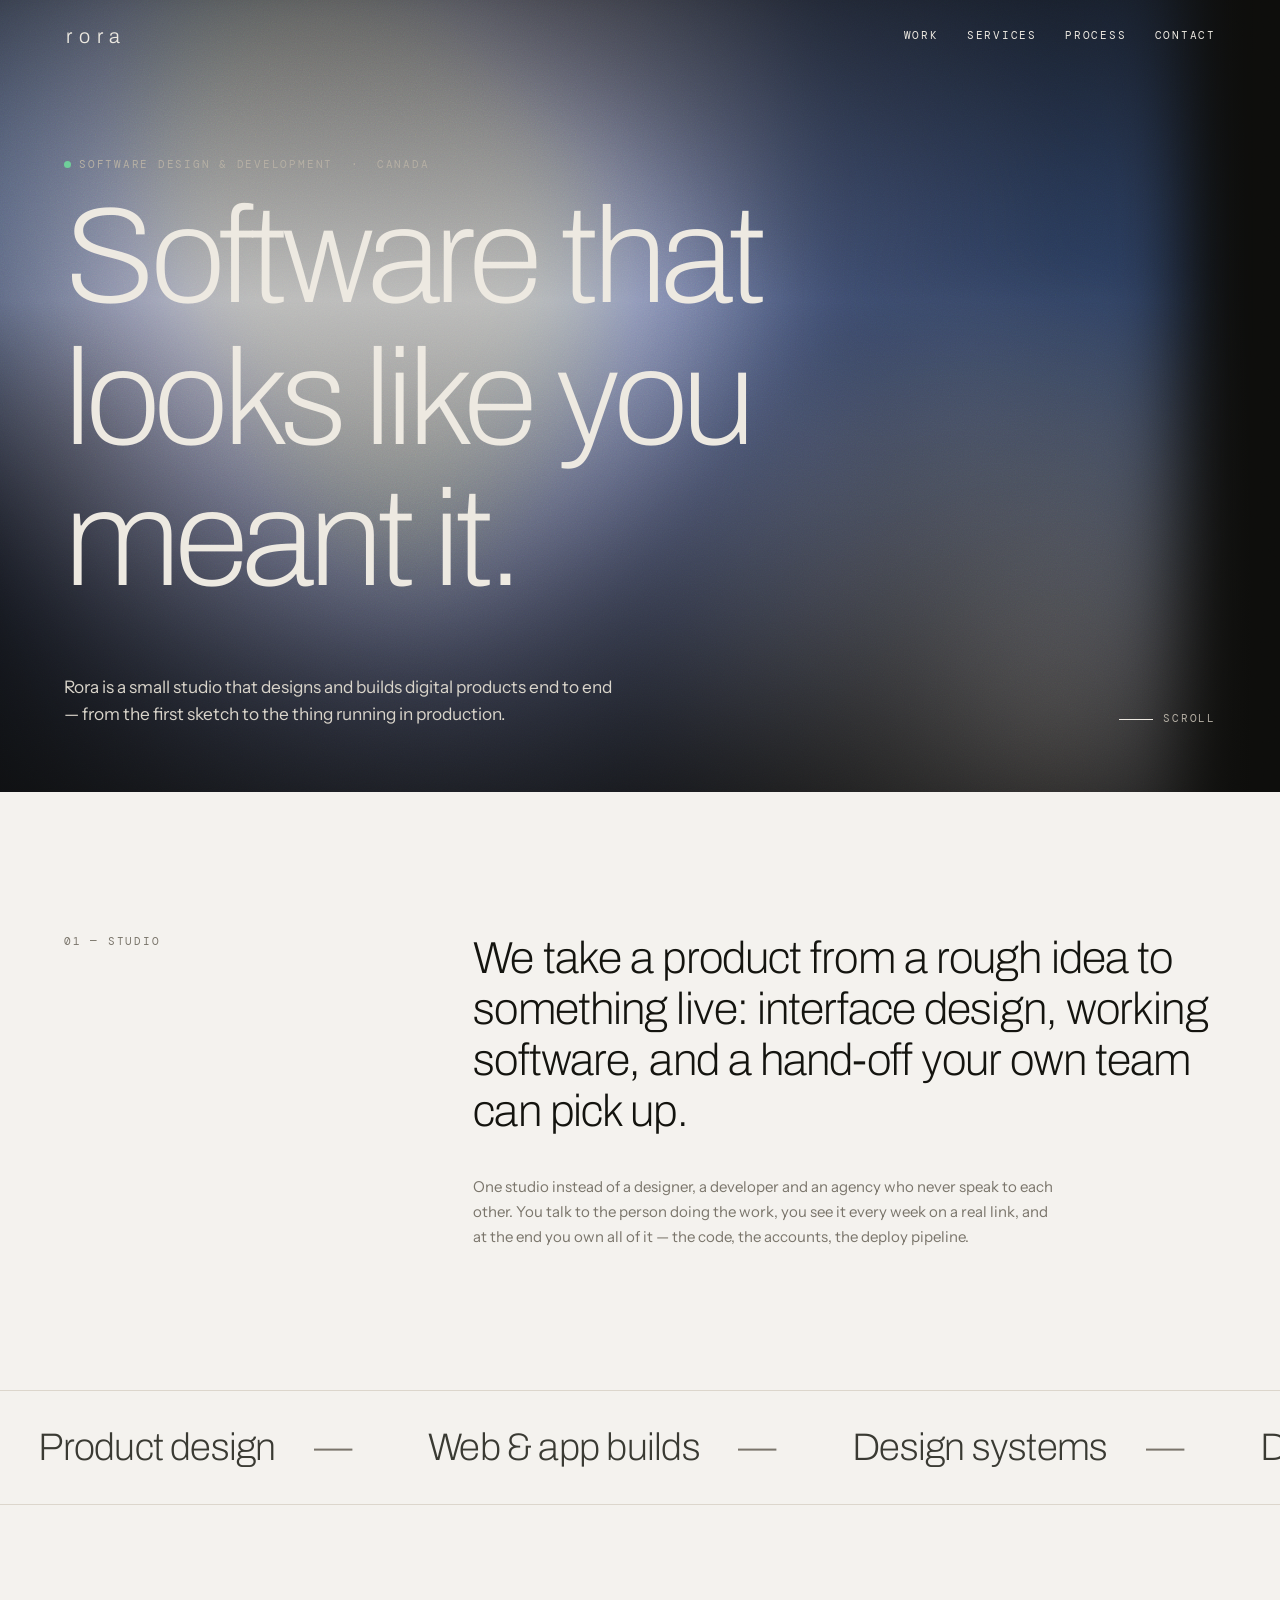
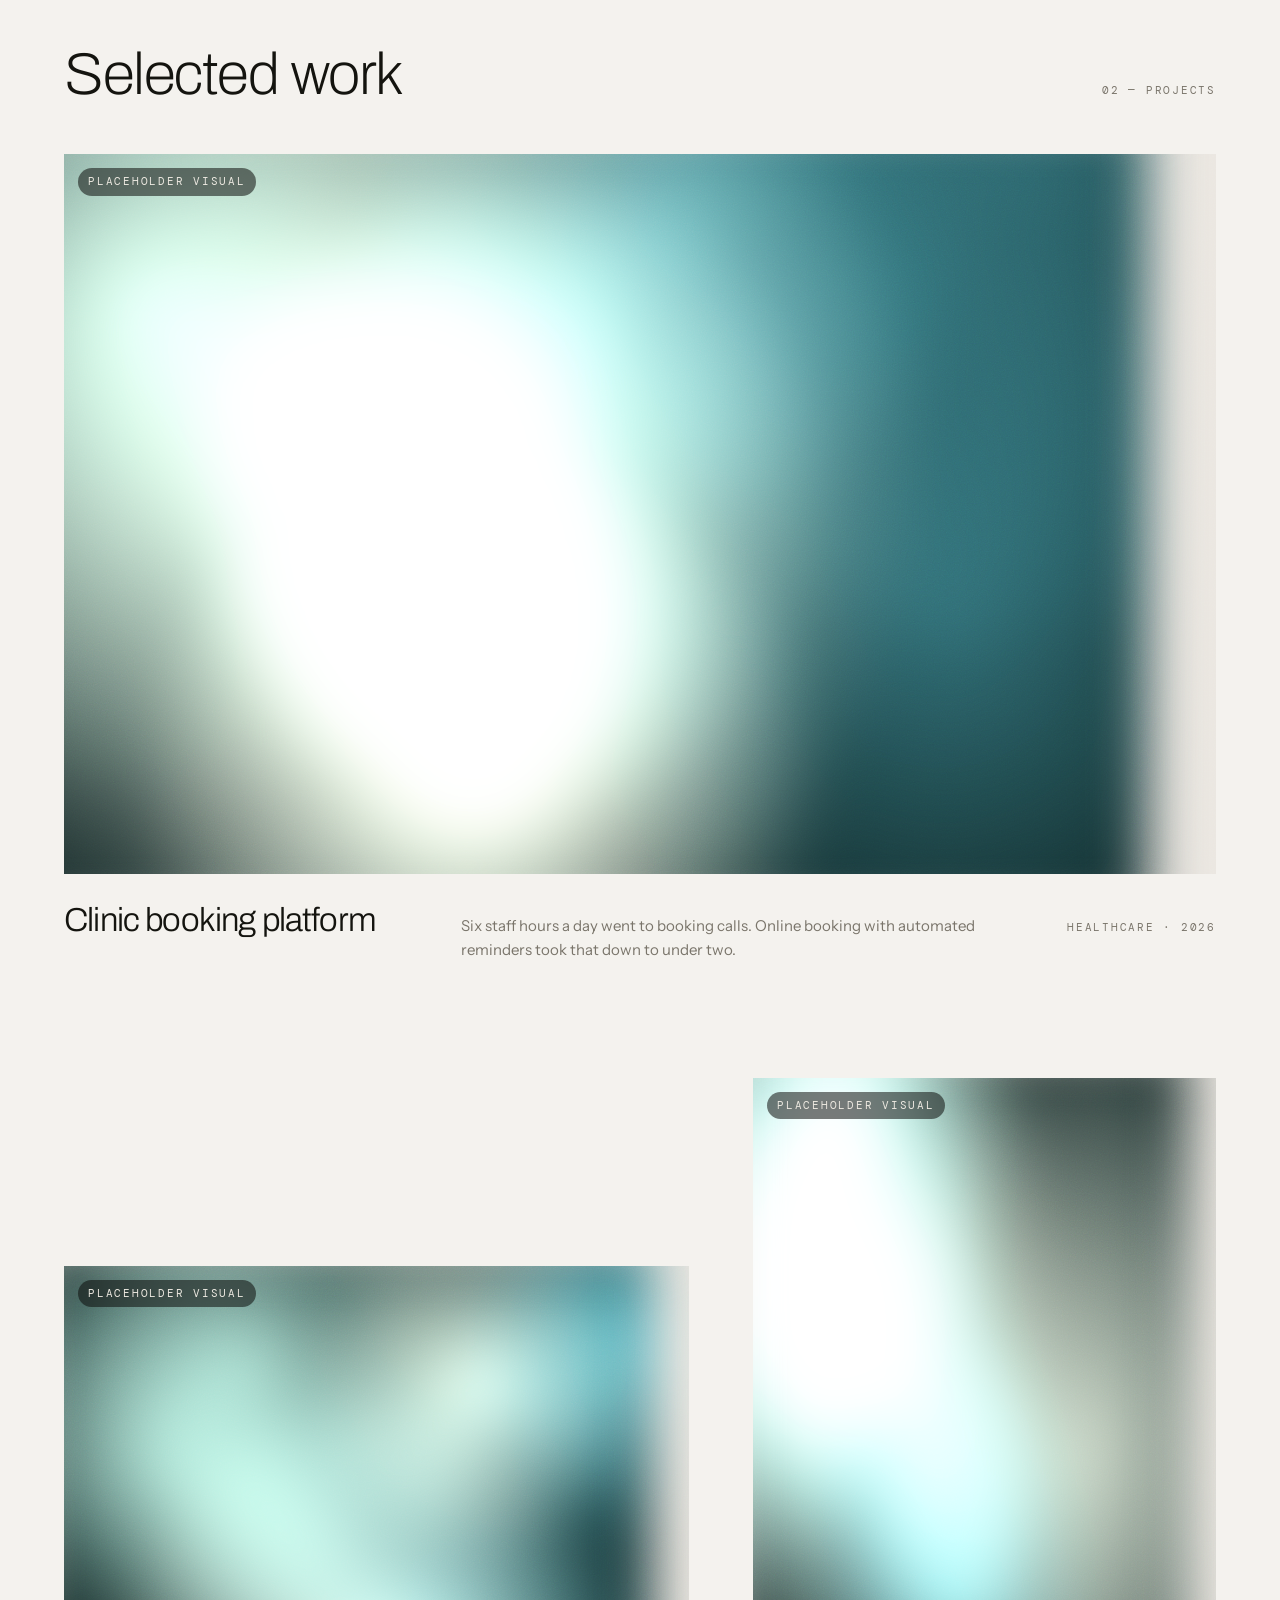
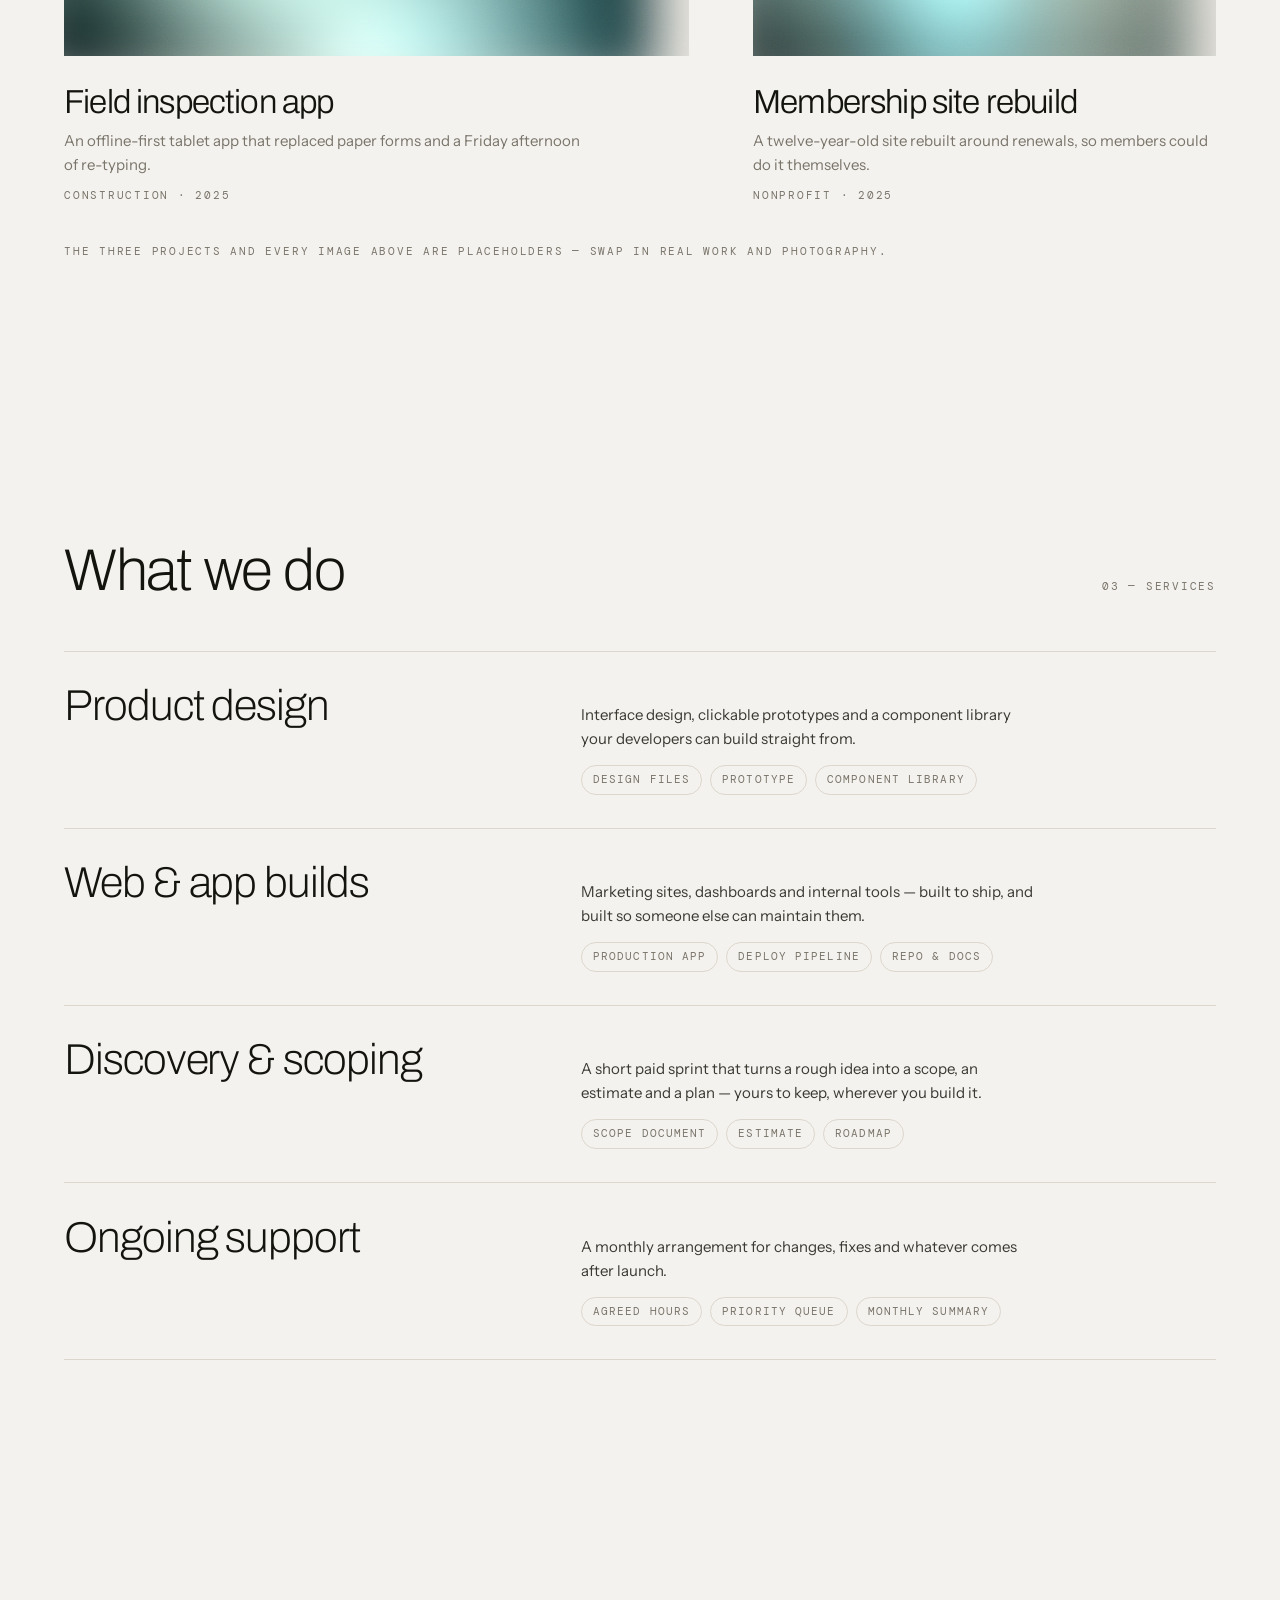
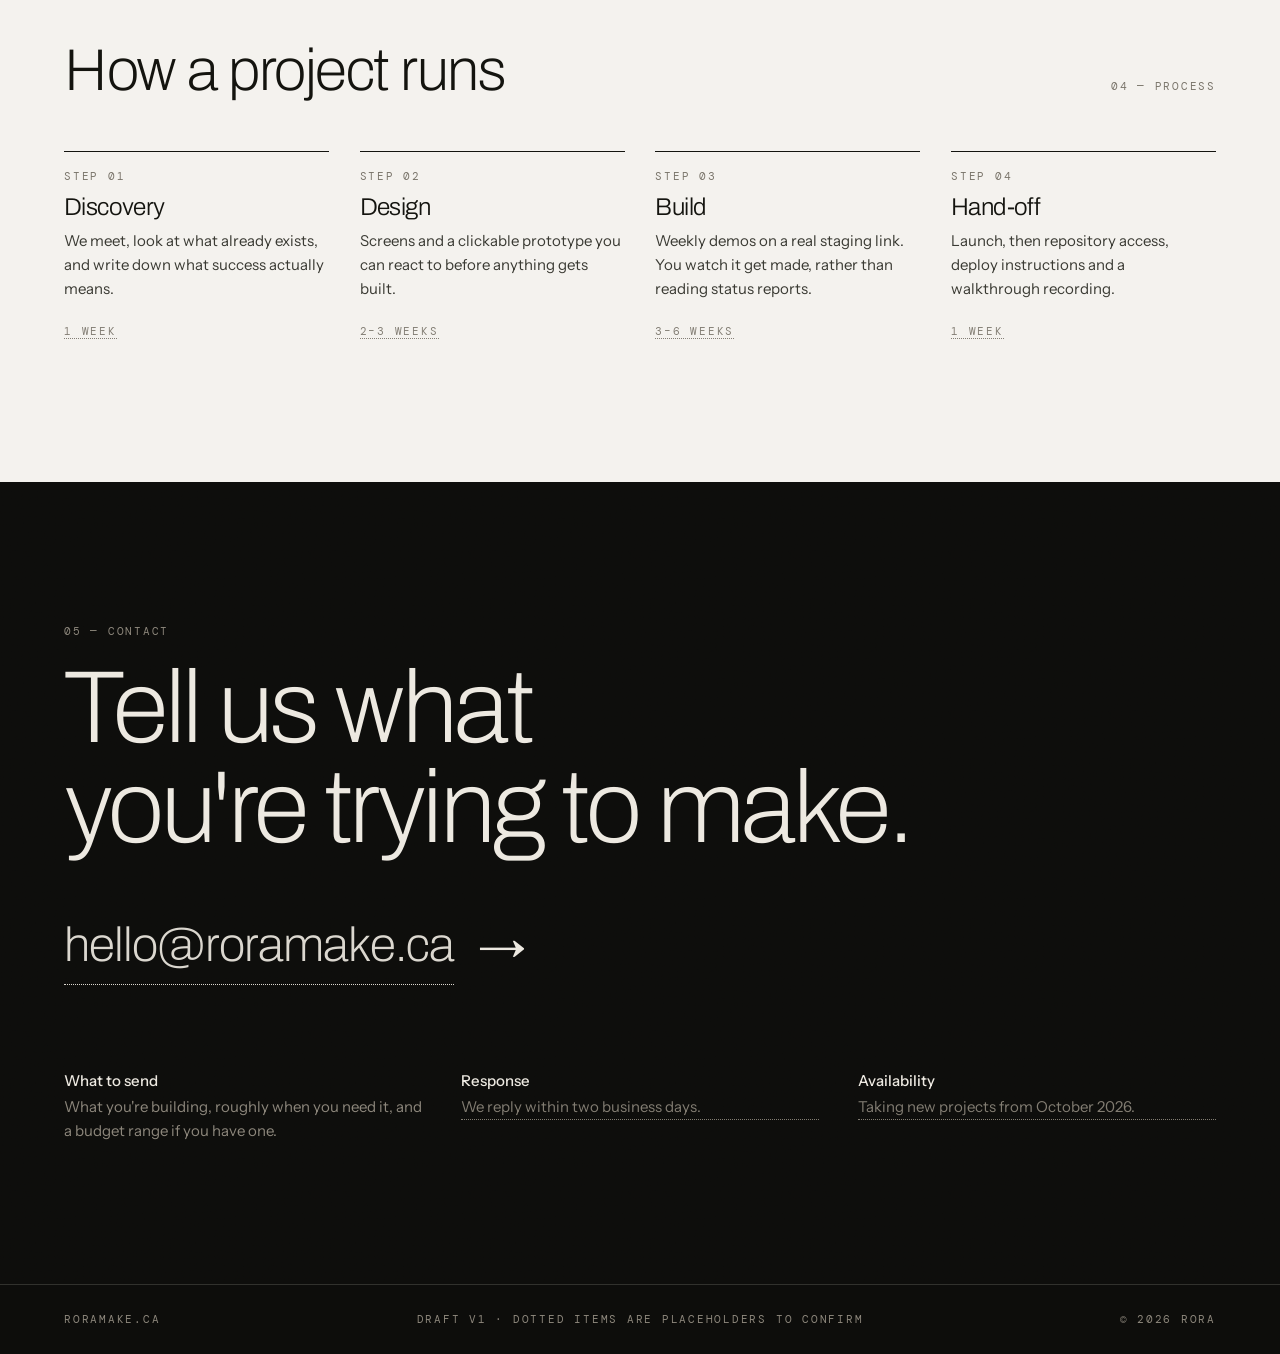
==== index.html @ cb2d3a1e "Add the roramake.ca homepage First draft of the Rora homepage as a plain static site: index.html for" ====
<!doctype html>
<html lang="en">
<head>
<meta charset="utf-8">
<meta name="viewport" content="width=device-width, initial-scale=1">
<title>Rora — Software design and development studio</title>
<meta name="description" content="Rora is a small Canadian studio that designs and builds digital products end to end, from the first sketch to the thing running in production.">
<link rel="canonical" href="https://roramake.ca/">
<meta property="og:type" content="website">
<meta property="og:title" content="Rora — Software design and development studio">
<meta property="og:description" content="A small Canadian studio that designs and builds digital products end to end.">
<meta property="og:url" content="https://roramake.ca/">
<meta name="theme-color" content="#0D0D0B">
<link rel="icon" href="assets/favicon.svg" type="image/svg+xml">
<link rel="preconnect" href="https://fonts.googleapis.com">
<link rel="preconnect" href="https://fonts.gstatic.com" crossorigin>
<link rel="stylesheet" href="https://fonts.googleapis.com/css2?family=Archivo:wght@200;300;400&family=DM+Mono:wght@400;500&family=Instrument+Sans:wght@400;500&display=swap">
<link rel="stylesheet" href="assets/css/site.css">
<script>document.documentElement.classList.add('js');</script>
</head>
<body>
<header id="hdr">
  <a class="mark" href="#top">rora</a>
  <nav class="mono">
    <a class="hide-sm" href="#work">Work</a>
    <a class="hide-sm" href="#services">Services</a>
    <a class="hide-sm" href="#process">Process</a>
    <a href="#contact">Contact</a>
  </nav>
</header>

<main id="top">
  <section class="hero">
    <canvas id="heroCanvas" aria-hidden="true"></canvas>
    <div class="hero-veil"></div>
    <div class="grain"></div>
    <div class="hero-inner">
      <div class="mono fade-up avail"><span class="dot"></span>Software design &amp; development &nbsp;·&nbsp; Canada</div>
      <h1>
        <span class="line"><i>Software that</i></span>
        <span class="line"><i>looks like you</i></span>
        <span class="line"><i>meant it.</i></span>
      </h1>
      <div class="hero-foot fade-up">
        <p>Rora is a small studio that designs and builds digital products end to end — from the first sketch to the thing running in production.</p>
        <div class="scroll-cue mono"><span></span>Scroll</div>
      </div>
    </div>
  </section>

  <section class="wrap">
    <div class="lede">
      <div class="mono rv" style="color:var(--muted)">01 — Studio</div>
      <div>
        <p class="rv d1">We take a product from a rough idea to something live: interface design, working software, and a hand-off your own team can pick up.</p>
        <p class="sub rv d2">One studio instead of a designer, a developer and an agency who never speak to each other. You talk to the person doing the work, you see it every week on a real link, and at the end you own all of it — the code, the accounts, the deploy pipeline.</p>
      </div>
    </div>
  </section>

  <div class="band" aria-hidden="true">
    <div class="track">
      <span>Product design</span><span>Web &amp; app builds</span><span>Design systems</span><span>Discovery</span><span>Prototypes</span><span>Maintenance</span>
      <span>Product design</span><span>Web &amp; app builds</span><span>Design systems</span><span>Discovery</span><span>Prototypes</span><span>Maintenance</span>
    </div>
  </div>

  <section class="wrap" id="work">
    <div class="sec-head">
      <h2 class="rv">Selected work</h2>
      <div class="mono rv d1">02 — Projects</div>
    </div>

    <div class="work">
      <article class="piece wide rv">
        <div class="shot" data-seed="3">
          <canvas aria-hidden="true"></canvas><div class="grain"></div>
          <div class="tag mono">Placeholder visual</div>
        </div>
        <div class="cap">
          <h3>Clinic booking platform</h3>
          <p>Six staff hours a day went to booking calls. Online booking with automated reminders took that down to under two.</p>
          <div class="mono" style="color:var(--muted)">Healthcare · 2026</div>
        </div>
      </article>

      <article class="piece duo rv">
        <div>
          <div class="shot" data-seed="11">
            <canvas aria-hidden="true"></canvas><div class="grain"></div>
            <div class="tag mono">Placeholder visual</div>
          </div>
          <div class="cap" style="margin-top:clamp(16px,2.4vw,30px)">
            <h3>Field inspection app</h3>
            <p>An offline-first tablet app that replaced paper forms and a Friday afternoon of re-typing.</p>
            <div class="mono" style="color:var(--muted)">Construction · 2025</div>
          </div>
        </div>
        <div>
          <div class="shot tall" data-seed="27">
            <canvas aria-hidden="true"></canvas><div class="grain"></div>
            <div class="tag mono">Placeholder visual</div>
          </div>
          <div class="cap" style="margin-top:clamp(16px,2.4vw,30px)">
            <h3>Membership site rebuild</h3>
            <p>A twelve-year-old site rebuilt around renewals, so members could do it themselves.</p>
            <div class="mono" style="color:var(--muted)">Nonprofit · 2025</div>
          </div>
        </div>
      </article>
    </div>
    <p class="note mono rv">The three projects and every image above are placeholders — swap in real work and photography.</p>
  </section>

  <section class="wrap" id="services">
    <div class="sec-head">
      <h2 class="rv">What we do</h2>
      <div class="mono rv d1">03 — Services</div>
    </div>
    <div class="svc">
      <div class="svc-item rv">
        <h3>Product design</h3>
        <div class="svc-body">
          <p>Interface design, clickable prototypes and a component library your developers can build straight from.</p>
          <ul><li>Design files</li><li>Prototype</li><li>Component library</li></ul>
        </div>
      </div>
      <div class="svc-item rv">
        <h3>Web &amp; app builds</h3>
        <div class="svc-body">
          <p>Marketing sites, dashboards and internal tools — built to ship, and built so someone else can maintain them.</p>
          <ul><li>Production app</li><li>Deploy pipeline</li><li>Repo &amp; docs</li></ul>
        </div>
      </div>
      <div class="svc-item rv">
        <h3>Discovery &amp; scoping</h3>
        <div class="svc-body">
          <p>A short paid sprint that turns a rough idea into a scope, an estimate and a plan — yours to keep, wherever you build it.</p>
          <ul><li>Scope document</li><li>Estimate</li><li>Roadmap</li></ul>
        </div>
      </div>
      <div class="svc-item rv">
        <h3>Ongoing support</h3>
        <div class="svc-body">
          <p>A monthly arrangement for changes, fixes and whatever comes after launch.</p>
          <ul><li>Agreed hours</li><li>Priority queue</li><li>Monthly summary</li></ul>
        </div>
      </div>
    </div>
  </section>

  <section class="wrap" id="process">
    <div class="sec-head">
      <h2 class="rv">How a project runs</h2>
      <div class="mono rv d1">04 — Process</div>
    </div>
    <div class="steps">
      <div class="step rv"><div class="mono num">Step 01</div><h3>Discovery</h3><p>We meet, look at what already exists, and write down what success actually means.</p><div class="mono dur"><span class="tbc" title="Placeholder — confirm your real timings">1 week</span></div></div>
      <div class="step rv d1"><div class="mono num">Step 02</div><h3>Design</h3><p>Screens and a clickable prototype you can react to before anything gets built.</p><div class="mono dur"><span class="tbc" title="Placeholder — confirm your real timings">2–3 weeks</span></div></div>
      <div class="step rv d2"><div class="mono num">Step 03</div><h3>Build</h3><p>Weekly demos on a real staging link. You watch it get made, rather than reading status reports.</p><div class="mono dur"><span class="tbc" title="Placeholder — confirm your real timings">3–6 weeks</span></div></div>
      <div class="step rv d3"><div class="mono num">Step 04</div><h3>Hand-off</h3><p>Launch, then repository access, deploy instructions and a walkthrough recording.</p><div class="mono dur"><span class="tbc" title="Placeholder — confirm your real timings">1 week</span></div></div>
    </div>
  </section>

  <section class="wrap contact" id="contact">
    <div class="grain"></div>
    <div class="contact-in">
      <div class="mono rv" style="color:var(--night-muted)">05 — Contact</div>
      <h2 class="rv d1" style="margin-top:18px">Tell us what<br>you're trying to make.</h2>
      <a class="big-link rv d2" href="mailto:hello@roramake.ca"><span class="tbc" title="Placeholder address — confirm the real one">hello@roramake.ca</span> <em>&rarr;</em></a>
      <div class="contact-grid">
        <div class="rv"><h3>What to send</h3><p>What you're building, roughly when you need it, and a budget range if you have one.</p></div>
        <div class="rv d1"><h3>Response</h3><p class="tbc" title="Placeholder — confirm">We reply within two business days.</p></div>
        <div class="rv d2"><h3>Availability</h3><p class="tbc" title="Placeholder — confirm">Taking new projects from October 2026.</p></div>
      </div>
    </div>
  </section>
</main>

<footer>
  <div class="mono">roramake.ca</div>
  <div class="mono">Draft v1 · dotted items are placeholders to confirm</div>
  <div class="mono">© 2026 Rora</div>
</footer>
<div class="cursor" id="cur" aria-hidden="true"></div>
<script src="assets/js/site.js" defer></script>
</body>
</html>
---- assets/css/site.css ----
/* Rora — roramake.ca
   One stylesheet, no build step. Sections follow the order of the page. */

*,*::before,*::after{box-sizing:border-box;}
html{-webkit-text-size-adjust:100%;}
body{margin:0;}
[hidden]{display:none !important;}
:root{color-scheme:light dark;}

:root{
  --paper:#F4F2EE;
  --paper-2:#EBE7E1;
  --ink:#14140F;
  --ink-soft:#3A3A33;
  --muted:#7A756B;
  --line:#DCD6CC;
  --accent:#1F5A50;
  --night:#0D0D0B;
  --night-type:#EDE9E1;
  --night-muted:#8D877C;
  --grain:url("data:image/svg+xml,%3Csvg xmlns='http://www.w3.org/2000/svg' width='160' height='160'%3E%3Cfilter id='n'%3E%3CfeTurbulence type='fractalNoise' baseFrequency='.85' numOctaves='3'/%3E%3C/filter%3E%3Crect width='160' height='160' filter='url(%23n)' opacity='.5'/%3E%3C/svg%3E");
  --gut:clamp(20px,5vw,72px);
  --ease:cubic-bezier(.16,.84,.3,1);
}
@media (prefers-color-scheme:dark){
  :root:not([data-theme="light"]){
    --paper:#0F0F0D;
    --paper-2:#171714;
    --ink:#EDE9E1;
    --ink-soft:#CFC9BF;
    --muted:#8D877C;
    --line:#2A2A25;
    --accent:#7FBFB0;
  }
}
:root[data-theme="dark"]{
  --paper:#0F0F0D;
  --paper-2:#171714;
  --ink:#EDE9E1;
  --ink-soft:#CFC9BF;
  --muted:#8D877C;
  --line:#2A2A25;
  --accent:#7FBFB0;
}

*{box-sizing:border-box;}
body{
  background:var(--paper);
  color:var(--ink);
  font-family:"Instrument Sans","Helvetica Neue",Arial,sans-serif;
  font-size:clamp(15px,1.05vw,17px);
  line-height:1.6;
  -webkit-font-smoothing:antialiased;
  overflow-x:hidden;
}
h1,h2,h3{
  font-family:"Archivo","Helvetica Neue",Arial,sans-serif;
  font-weight:200;
  letter-spacing:-.025em;
  line-height:.98;
  text-wrap:balance;
  margin:0;
}
p{margin:0;}
a{color:inherit;}
img,canvas{max-width:100%;display:block;}

.mono{
  font-family:"DM Mono",ui-monospace,SFMono-Regular,Menlo,monospace;
  font-size:11px;
  letter-spacing:.16em;
  text-transform:uppercase;
}
.wrap{padding-inline:var(--gut);}
.rule{height:1px;background:var(--line);border:0;margin:0;}

/* ---------- placeholder marker ---------- */
.tbc{
  border-bottom:1px dotted currentColor;
  cursor:help;
  opacity:.92;
}

/* ---------- header ---------- */
header{
  position:fixed;inset:0 0 auto 0;z-index:60;
  display:flex;align-items:center;justify-content:space-between;gap:24px;
  padding:20px var(--gut);
  color:var(--night-type);
  transition:background .5s var(--ease),color .5s var(--ease),border-color .5s var(--ease),padding .5s var(--ease);
  border-bottom:1px solid transparent;
}
header.solid{
  background:color-mix(in srgb,var(--paper) 88%,transparent);
  backdrop-filter:blur(12px);
  color:var(--ink);
  border-bottom-color:var(--line);
  padding-block:14px;
}
.mark{
  font-family:"Archivo",sans-serif;font-weight:300;
  font-size:20px;letter-spacing:.34em;text-transform:lowercase;
  text-decoration:none;padding-left:.1em;
}
nav{display:flex;align-items:center;gap:clamp(14px,2.2vw,32px);}
nav a{text-decoration:none;position:relative;padding-block:4px;}
nav a::after{
  content:"";position:absolute;left:0;bottom:0;height:1px;width:100%;
  background:currentColor;transform:scaleX(0);transform-origin:right;
  transition:transform .45s var(--ease);
}
nav a:hover::after,nav a:focus-visible::after{transform:scaleX(1);transform-origin:left;}
.avail{display:flex;align-items:center;gap:8px;}
.dot{
  width:7px;height:7px;border-radius:50%;background:#6FCF9A;flex:none;
  box-shadow:0 0 0 0 rgba(111,207,154,.55);animation:pulse 2.6s infinite;
}
@keyframes pulse{
  0%{box-shadow:0 0 0 0 rgba(111,207,154,.5);}
  70%{box-shadow:0 0 0 7px rgba(111,207,154,0);}
  100%{box-shadow:0 0 0 0 rgba(111,207,154,0);}
}
@media (max-width:820px){ nav .hide-sm{display:none;} }

/* ---------- hero ---------- */
.hero{
  position:relative;min-height:min(88svh,860px);
  display:flex;flex-direction:column;justify-content:flex-end;
  padding:120px var(--gut) clamp(32px,5vw,64px);
  background:var(--night);color:var(--night-type);overflow:clip;
}
#heroCanvas{
  position:absolute;inset:-8%;width:116%;height:116%;
  filter:blur(34px) saturate(118%);opacity:.92;
}
.hero-veil{
  position:absolute;inset:0;
  background:linear-gradient(180deg,rgba(13,13,11,.62) 0%,rgba(13,13,11,.22) 38%,rgba(13,13,11,.78) 100%);
}
.grain{position:absolute;inset:0;background-image:var(--grain);opacity:.3;mix-blend-mode:overlay;pointer-events:none;}
.hero-inner{position:relative;max-width:1500px;width:100%;}
.hero h1{
  font-size:clamp(3rem,10.6vw,10.5rem);
  letter-spacing:-.04em;
  margin:18px 0 0;
}
.line{display:block;overflow:hidden;padding-bottom:.06em;}
.line i{display:block;font-style:normal;transform:translateY(108%);animation:rise 1.05s var(--ease) forwards;}
.line:nth-child(2) i{animation-delay:.1s;}
.line:nth-child(3) i{animation-delay:.2s;}
@keyframes rise{to{transform:translateY(0);}}
.hero-foot{
  display:flex;flex-wrap:wrap;align-items:flex-end;justify-content:space-between;
  gap:28px;margin-top:clamp(34px,5vw,58px);
}
.hero-foot p{max-width:46ch;color:#D9D4CA;font-size:clamp(15px,1.35vw,19px);}
.hero .mono{color:#B5AFA4;}
.scroll-cue{display:flex;align-items:center;gap:10px;color:#B5AFA4;}
.scroll-cue span{width:34px;height:1px;background:currentColor;overflow:hidden;position:relative;}
.scroll-cue span::after{content:"";position:absolute;inset:0;background:var(--night-type);animation:sweep 2.8s var(--ease) infinite;}
@keyframes sweep{0%{transform:translateX(-100%);}55%{transform:translateX(100%);}100%{transform:translateX(100%);}}
.fade-up{animation:fadeUp 1s var(--ease) .45s backwards;}
@keyframes fadeUp{from{opacity:0;transform:translateY(16px);}to{opacity:1;transform:none;}}

/* ---------- sections ---------- */
section{padding-block:clamp(72px,11vw,168px);}
.lede{
  display:grid;grid-template-columns:minmax(0,1fr) minmax(0,2.15fr);
  gap:clamp(24px,5vw,80px);align-items:start;max-width:1500px;margin-inline:auto;
}
.lede p{font-family:"Archivo",sans-serif;font-weight:200;font-size:clamp(1.5rem,3.5vw,3.1rem);line-height:1.14;letter-spacing:-.02em;}
.lede .sub{font-family:"Instrument Sans",sans-serif;font-size:clamp(15px,1.15vw,17px);line-height:1.65;color:var(--muted);max-width:58ch;margin-top:clamp(22px,3vw,38px);letter-spacing:0;font-weight:400;}

.sec-head{display:flex;align-items:baseline;justify-content:space-between;gap:24px;flex-wrap:wrap;max-width:1500px;margin:0 auto clamp(30px,4vw,56px);}
.sec-head h2{font-size:clamp(1.9rem,4.6vw,4rem);}
.sec-head .mono{color:var(--muted);}

/* services */
.svc{border-top:1px solid var(--line);max-width:1500px;margin-inline:auto;}
.svc-item{
  border-bottom:1px solid var(--line);
  display:grid;grid-template-columns:minmax(0,1.1fr) minmax(0,1.5fr);
  gap:clamp(12px,4vw,56px);align-items:baseline;
  padding-block:clamp(20px,2.6vw,34px);
  transition:padding-left .5s var(--ease),color .4s var(--ease);
}
.svc-item:hover{padding-left:clamp(6px,1.2vw,18px);}
.svc-item h3{font-size:clamp(1.45rem,3.4vw,2.7rem);font-weight:200;}
.svc-body p{color:var(--ink-soft);max-width:46ch;}
.svc-body ul{list-style:none;margin:14px 0 0;padding:0;display:flex;flex-wrap:wrap;gap:8px;}
.svc-body li{
  font-family:"DM Mono",monospace;font-size:11px;letter-spacing:.1em;text-transform:uppercase;
  color:var(--muted);border:1px solid var(--line);border-radius:999px;padding:5px 11px;
}
@media (max-width:760px){ .svc-item{grid-template-columns:1fr;} }

/* work */
.work{display:flex;flex-direction:column;gap:clamp(56px,9vw,150px);max-width:1500px;margin-inline:auto;}
.piece{display:grid;gap:clamp(16px,2.4vw,30px);}
.piece.wide{grid-template-columns:minmax(0,1fr);}
.piece.duo{grid-template-columns:minmax(0,1.35fr) minmax(0,1fr);align-items:end;gap:clamp(20px,5vw,64px);}
@media (max-width:820px){ .piece.duo{grid-template-columns:1fr;} }
.shot{
  position:relative;overflow:hidden;background:var(--paper-2);
  aspect-ratio:16/10;max-width:100%;
}
.piece.duo .shot.tall{aspect-ratio:4/5;}
.shot canvas{position:absolute;inset:-6%;width:112%;height:112%;filter:blur(26px) saturate(112%);transition:transform 1.1s var(--ease);}
.shot .grain{opacity:.24;}
.shot:hover canvas{transform:scale(1.06);}
.shot .tag{
  position:absolute;left:14px;top:14px;z-index:2;
  background:rgba(13,13,11,.55);color:#EDE9E1;backdrop-filter:blur(6px);
  padding:5px 10px;border-radius:999px;
}
.cap{display:flex;flex-wrap:wrap;gap:10px 22px;align-items:baseline;justify-content:space-between;}
.cap h3{font-size:clamp(1.3rem,2.6vw,2.1rem);font-weight:300;}
.cap p{color:var(--muted);max-width:52ch;}
.note{color:var(--muted);max-width:1500px;margin:clamp(26px,3vw,40px) auto 0;}

/* marquee */
.band{border-block:1px solid var(--line);padding-block:clamp(16px,2vw,26px);overflow:hidden;}
.track{display:flex;width:max-content;gap:0;animation:slide 38s linear infinite;}
.track span{
  font-family:"Archivo",sans-serif;font-weight:200;font-size:clamp(1.3rem,3vw,2.4rem);
  letter-spacing:-.02em;color:var(--ink-soft);padding-inline:clamp(18px,3vw,40px);white-space:nowrap;
}
.track span::after{content:"—";margin-left:clamp(18px,3vw,40px);color:var(--muted);}
@keyframes slide{from{transform:translate3d(0,0,0);}to{transform:translate3d(-50%,0,0);}}

/* process */
.steps{display:grid;grid-template-columns:repeat(4,minmax(0,1fr));gap:clamp(18px,2.4vw,34px);max-width:1500px;margin-inline:auto;}
@media (max-width:900px){ .steps{grid-template-columns:repeat(2,minmax(0,1fr));} }
@media (max-width:520px){ .steps{grid-template-columns:1fr;} }
.step{border-top:1px solid var(--ink);padding-top:16px;display:flex;flex-direction:column;gap:10px;}
.step .num{color:var(--muted);}
.step h3{font-size:clamp(1.15rem,1.9vw,1.6rem);font-weight:300;}
.step p{color:var(--ink-soft);font-size:15px;}
.step .dur{color:var(--muted);margin-top:auto;padding-top:12px;}

/* contact */
.contact{background:var(--night);color:var(--night-type);position:relative;overflow:clip;}
.contact .grain{opacity:.22;}
.contact-in{position:relative;max-width:1500px;margin-inline:auto;}
.contact h2{font-size:clamp(2.4rem,8vw,7rem);letter-spacing:-.035em;}
.big-link{
  display:inline-flex;align-items:center;gap:.5em;margin-top:clamp(26px,4vw,48px);
  font-family:"Archivo",sans-serif;font-weight:200;font-size:clamp(1.4rem,4vw,3rem);
  letter-spacing:-.02em;text-decoration:none;position:relative;color:var(--night-type);
}
.big-link::after{content:"";position:absolute;left:0;bottom:.06em;height:1px;width:100%;background:currentColor;transform:scaleX(0);transform-origin:right;transition:transform .55s var(--ease);}
.big-link:hover::after,.big-link:focus-visible::after{transform:scaleX(1);transform-origin:left;}
.big-link em{font-style:normal;transition:transform .55s var(--ease);}
.big-link:hover em{transform:translateX(8px);}
.contact-grid{display:grid;grid-template-columns:repeat(3,minmax(0,1fr));gap:clamp(20px,3vw,48px);margin-top:clamp(46px,7vw,96px);}
@media (max-width:760px){ .contact-grid{grid-template-columns:1fr;gap:26px;} }
.contact-grid h3{font-size:15px;font-family:"Instrument Sans",sans-serif;font-weight:500;letter-spacing:0;margin-bottom:6px;}
.contact-grid p{color:var(--night-muted);font-size:15px;}
footer{
  position:relative;display:flex;flex-wrap:wrap;gap:12px 28px;justify-content:space-between;
  padding:26px var(--gut);border-top:1px solid rgba(237,233,225,.16);
  background:var(--night);color:var(--night-muted);
}

/* cursor */
.cursor{
  position:fixed;top:0;left:0;z-index:99;width:9px;height:9px;border-radius:50%;
  background:var(--accent);pointer-events:none;opacity:0;
  transition:opacity .3s,width .35s var(--ease),height .35s var(--ease),background .35s var(--ease);
  mix-blend-mode:difference;
}
.cursor.on{opacity:.9;}
.cursor.big{width:44px;height:44px;background:#EDE9E1;}
@media (hover:none),(pointer:coarse){ .cursor{display:none;} }

/* reveals */
.js .rv{opacity:0;transform:translateY(22px);transition:opacity .9s var(--ease),transform .9s var(--ease);}
.js .rv.in{opacity:1;transform:none;}
.js .rv.d1{transition-delay:.08s;} .js .rv.d2{transition-delay:.16s;} .js .rv.d3{transition-delay:.24s;}

:focus-visible{outline:2px solid var(--accent);outline-offset:4px;}

@media (prefers-reduced-motion:reduce){
  *,*::before,*::after{animation-duration:.001ms !important;animation-iteration-count:1 !important;transition-duration:.001ms !important;}
  .line i{transform:none;}
  .js .rv{opacity:1;transform:none;}
  .cursor{display:none;}
}
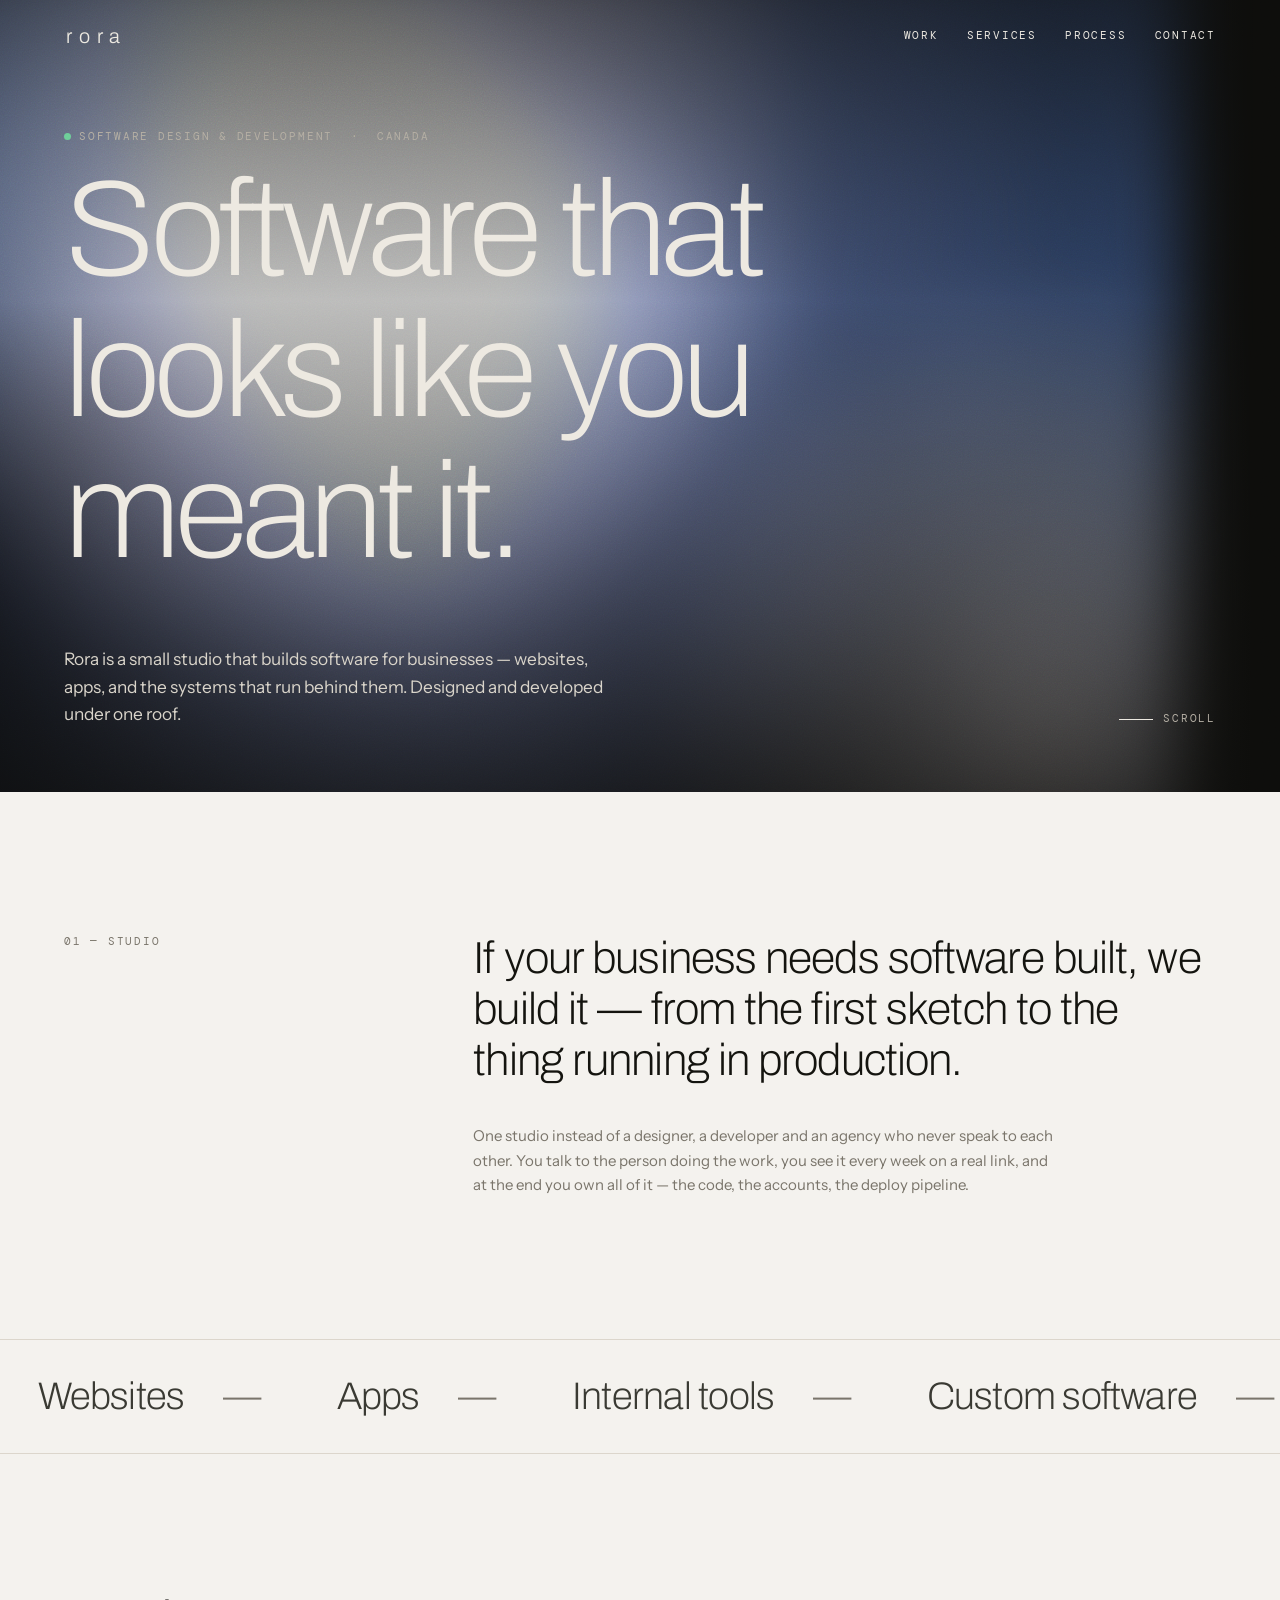
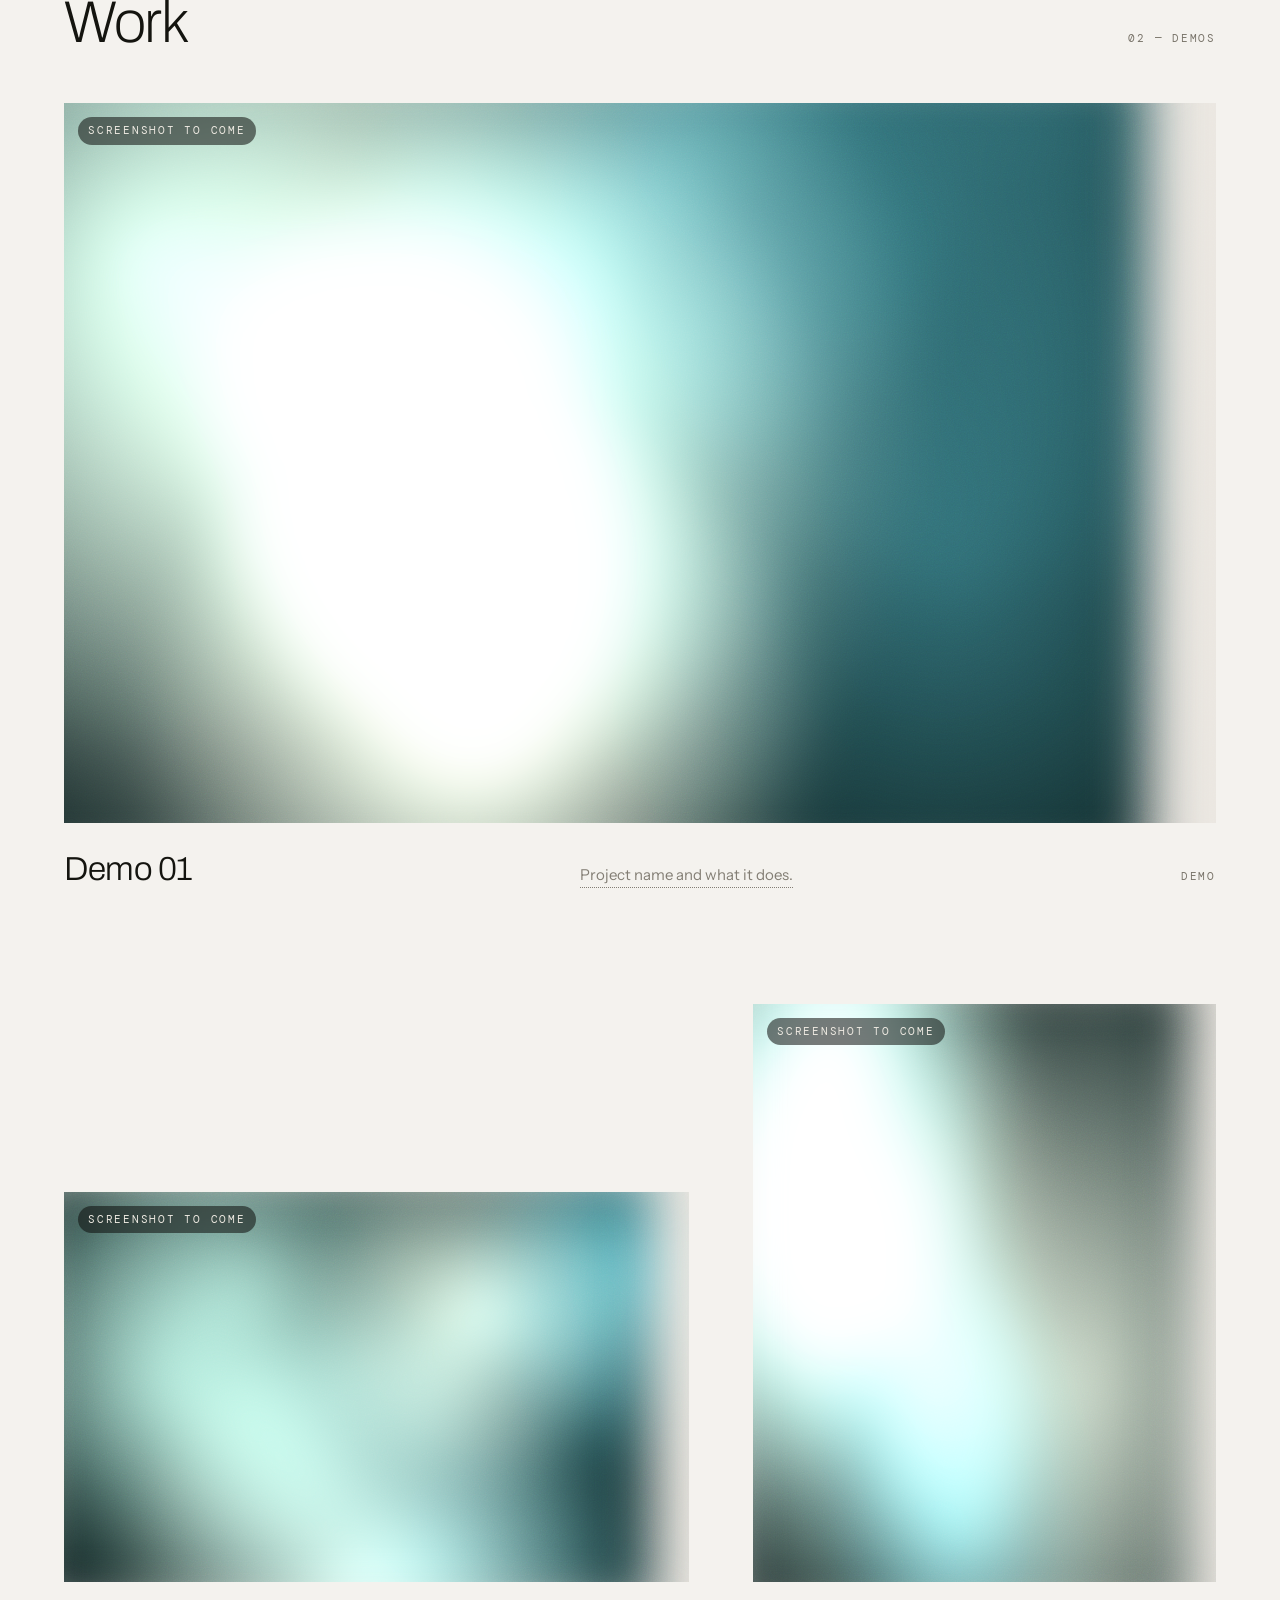
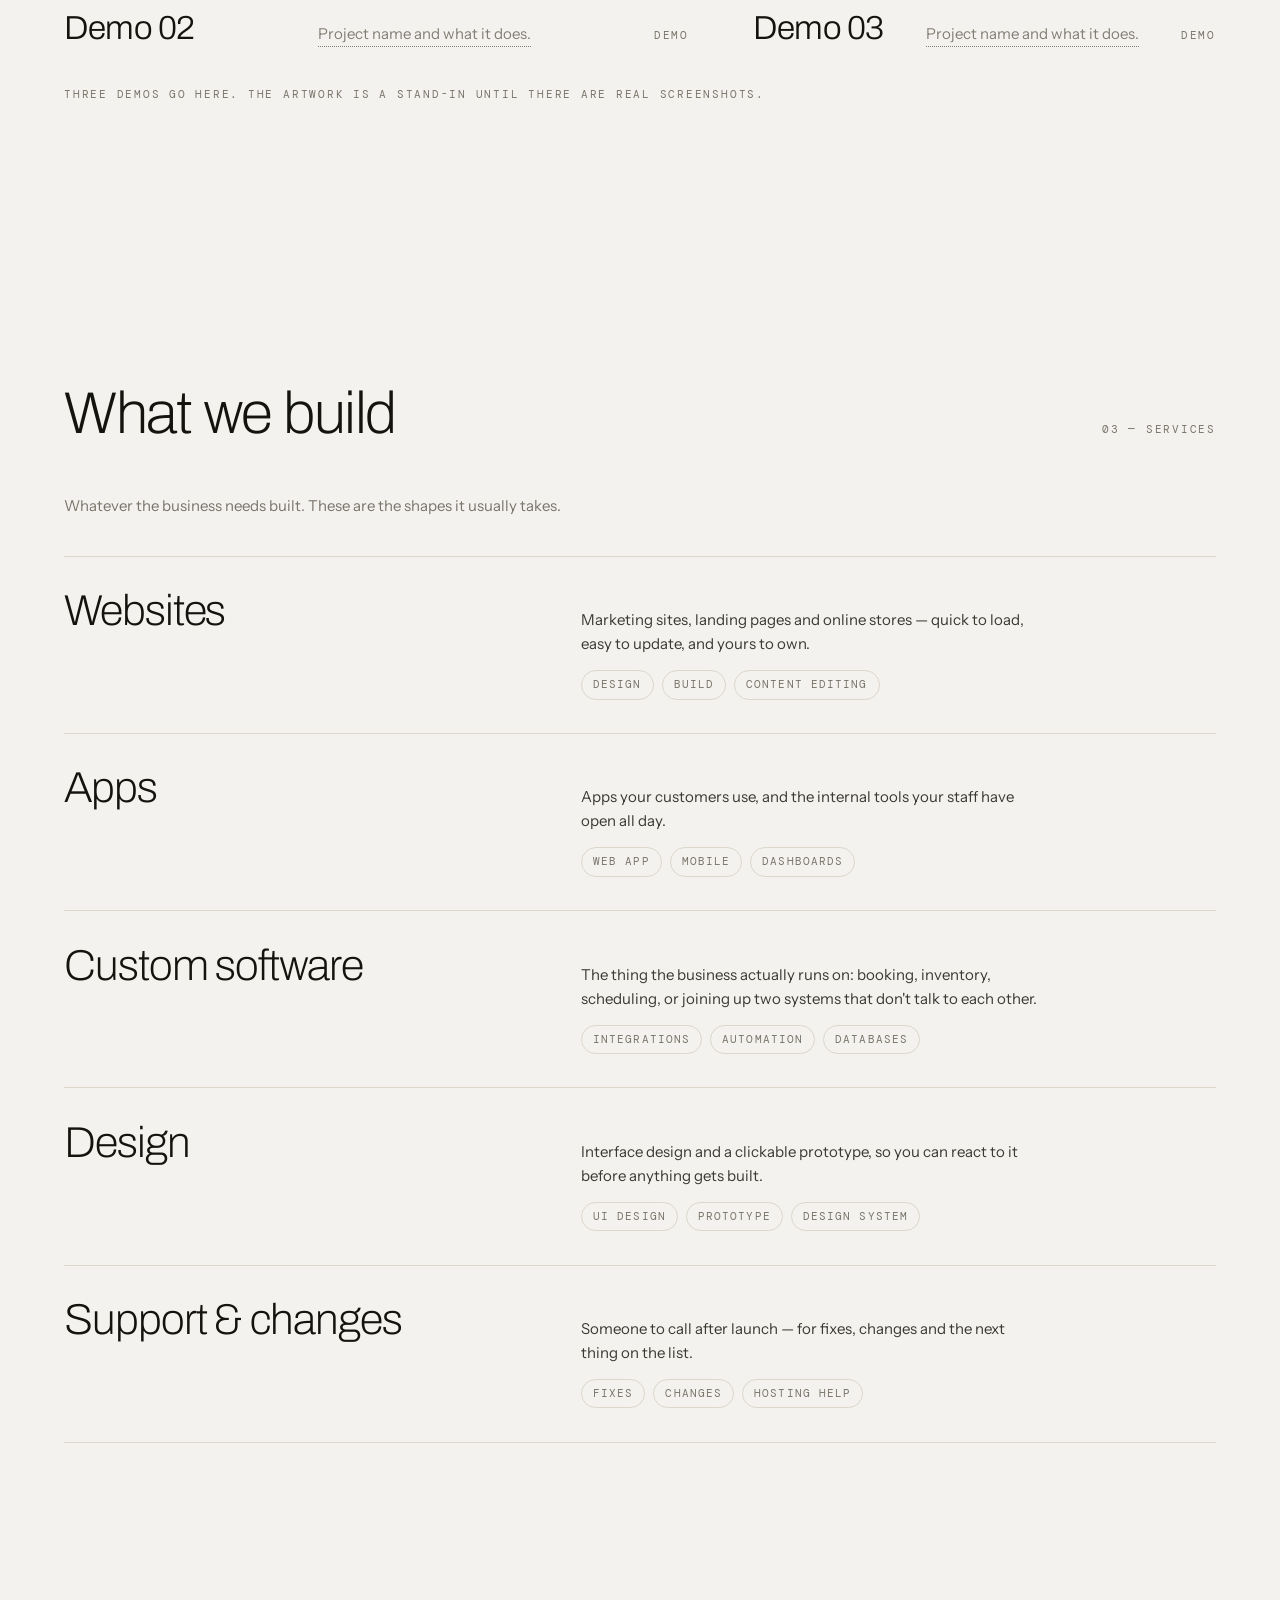
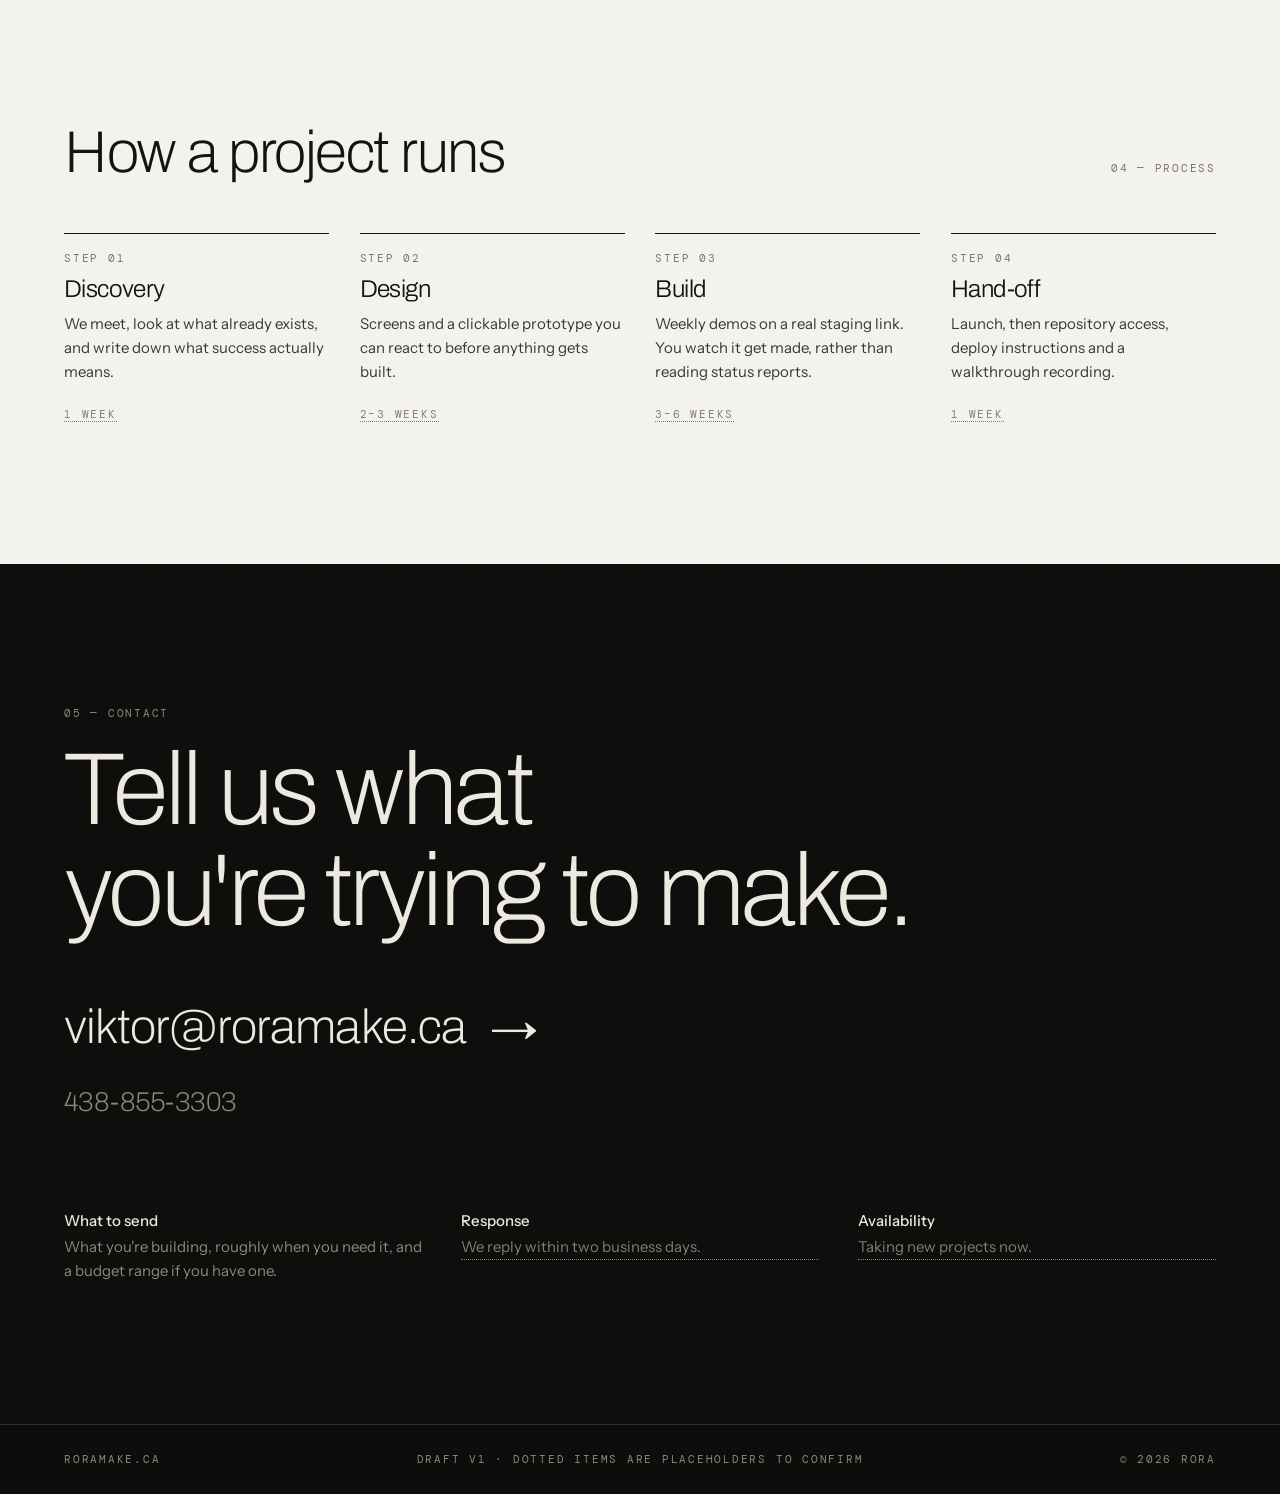
==== commit 369c212d: "Use Viktor's real contact details and broaden the services Positions the studio as building any soft" ====
--- a/index.html
+++ b/index.html
@@ -42,7 +42,7 @@
         <span class="line"><i>meant it.</i></span>
       </h1>
       <div class="hero-foot fade-up">
-        <p>Rora is a small studio that designs and builds digital products end to end — from the first sketch to the thing running in production.</p>
+        <p>Rora is a small studio that builds software for businesses — websites, apps, and the systems that run behind them. Designed and developed under one roof.</p>
         <div class="scroll-cue mono"><span></span>Scroll</div>
       </div>
     </div>
@@ -52,7 +52,7 @@
     <div class="lede">
       <div class="mono rv" style="color:var(--muted)">01 — Studio</div>
       <div>
-        <p class="rv d1">We take a product from a rough idea to something live: interface design, working software, and a hand-off your own team can pick up.</p>
+        <p class="rv d1">If your business needs software built, we build it — from the first sketch to the thing running in production.</p>
         <p class="sub rv d2">One studio instead of a designer, a developer and an agency who never speak to each other. You talk to the person doing the work, you see it every week on a real link, and at the end you own all of it — the code, the accounts, the deploy pipeline.</p>
       </div>
     </div>
@@ -60,90 +60,98 @@
 
   <div class="band" aria-hidden="true">
     <div class="track">
-      <span>Product design</span><span>Web &amp; app builds</span><span>Design systems</span><span>Discovery</span><span>Prototypes</span><span>Maintenance</span>
-      <span>Product design</span><span>Web &amp; app builds</span><span>Design systems</span><span>Discovery</span><span>Prototypes</span><span>Maintenance</span>
+      <span>Websites</span><span>Apps</span><span>Internal tools</span><span>Custom software</span><span>Design</span><span>Support</span>
+      <span>Websites</span><span>Apps</span><span>Internal tools</span><span>Custom software</span><span>Design</span><span>Support</span>
     </div>
   </div>
 
   <section class="wrap" id="work">
     <div class="sec-head">
-      <h2 class="rv">Selected work</h2>
-      <div class="mono rv d1">02 — Projects</div>
+      <h2 class="rv">Work</h2>
+      <div class="mono rv d1">02 — Demos</div>
     </div>
 
     <div class="work">
       <article class="piece wide rv">
         <div class="shot" data-seed="3">
           <canvas aria-hidden="true"></canvas><div class="grain"></div>
-          <div class="tag mono">Placeholder visual</div>
+          <div class="tag mono">Screenshot to come</div>
         </div>
         <div class="cap">
-          <h3>Clinic booking platform</h3>
-          <p>Six staff hours a day went to booking calls. Online booking with automated reminders took that down to under two.</p>
-          <div class="mono" style="color:var(--muted)">Healthcare · 2026</div>
+          <h3>Demo 01</h3>
+          <p class="tbc" title="Send me the project and I'll write the real line">Project name and what it does.</p>
+          <div class="mono" style="color:var(--muted)">Demo</div>
         </div>
       </article>
 
       <article class="piece duo rv">
         <div>
-          <div class="shot" data-seed="11">
-            <canvas aria-hidden="true"></canvas><div class="grain"></div>
-            <div class="tag mono">Placeholder visual</div>
-          </div>
-          <div class="cap" style="margin-top:clamp(16px,2.4vw,30px)">
-            <h3>Field inspection app</h3>
-            <p>An offline-first tablet app that replaced paper forms and a Friday afternoon of re-typing.</p>
-            <div class="mono" style="color:var(--muted)">Construction · 2025</div>
-          </div>
+        <div class="shot" data-seed="11">
+          <canvas aria-hidden="true"></canvas><div class="grain"></div>
+          <div class="tag mono">Screenshot to come</div>
+        </div>
+        <div class="cap" style="margin-top:clamp(16px,2.4vw,30px)">
+          <h3>Demo 02</h3>
+          <p class="tbc" title="Send me the project and I'll write the real line">Project name and what it does.</p>
+          <div class="mono" style="color:var(--muted)">Demo</div>
+        </div>
         </div>
         <div>
-          <div class="shot tall" data-seed="27">
-            <canvas aria-hidden="true"></canvas><div class="grain"></div>
-            <div class="tag mono">Placeholder visual</div>
-          </div>
-          <div class="cap" style="margin-top:clamp(16px,2.4vw,30px)">
-            <h3>Membership site rebuild</h3>
-            <p>A twelve-year-old site rebuilt around renewals, so members could do it themselves.</p>
-            <div class="mono" style="color:var(--muted)">Nonprofit · 2025</div>
-          </div>
+        <div class="shot tall" data-seed="27">
+          <canvas aria-hidden="true"></canvas><div class="grain"></div>
+          <div class="tag mono">Screenshot to come</div>
+        </div>
+        <div class="cap" style="margin-top:clamp(16px,2.4vw,30px)">
+          <h3>Demo 03</h3>
+          <p class="tbc" title="Send me the project and I'll write the real line">Project name and what it does.</p>
+          <div class="mono" style="color:var(--muted)">Demo</div>
+        </div>
         </div>
       </article>
     </div>
-    <p class="note mono rv">The three projects and every image above are placeholders — swap in real work and photography.</p>
+    <p class="note mono rv">Three demos go here. The artwork is a stand-in until there are real screenshots.</p>
   </section>
 
   <section class="wrap" id="services">
     <div class="sec-head">
-      <h2 class="rv">What we do</h2>
+      <h2 class="rv">What we build</h2>
       <div class="mono rv d1">03 — Services</div>
     </div>
+    <p class="rv" style="max-width:52ch;color:var(--muted);margin-bottom:clamp(26px,3vw,44px)">Whatever the business needs built. These are the shapes it usually takes.</p>
     <div class="svc">
       <div class="svc-item rv">
-        <h3>Product design</h3>
+        <h3>Websites</h3>
         <div class="svc-body">
-          <p>Interface design, clickable prototypes and a component library your developers can build straight from.</p>
-          <ul><li>Design files</li><li>Prototype</li><li>Component library</li></ul>
+          <p>Marketing sites, landing pages and online stores — quick to load, easy to update, and yours to own.</p>
+          <ul><li>Design</li><li>Build</li><li>Content editing</li></ul>
         </div>
       </div>
       <div class="svc-item rv">
-        <h3>Web &amp; app builds</h3>
+        <h3>Apps</h3>
         <div class="svc-body">
-          <p>Marketing sites, dashboards and internal tools — built to ship, and built so someone else can maintain them.</p>
-          <ul><li>Production app</li><li>Deploy pipeline</li><li>Repo &amp; docs</li></ul>
+          <p>Apps your customers use, and the internal tools your staff have open all day.</p>
+          <ul><li>Web app</li><li>Mobile</li><li>Dashboards</li></ul>
         </div>
       </div>
       <div class="svc-item rv">
-        <h3>Discovery &amp; scoping</h3>
+        <h3>Custom software</h3>
         <div class="svc-body">
-          <p>A short paid sprint that turns a rough idea into a scope, an estimate and a plan — yours to keep, wherever you build it.</p>
-          <ul><li>Scope document</li><li>Estimate</li><li>Roadmap</li></ul>
+          <p>The thing the business actually runs on: booking, inventory, scheduling, or joining up two systems that don't talk to each other.</p>
+          <ul><li>Integrations</li><li>Automation</li><li>Databases</li></ul>
         </div>
       </div>
       <div class="svc-item rv">
-        <h3>Ongoing support</h3>
+        <h3>Design</h3>
         <div class="svc-body">
-          <p>A monthly arrangement for changes, fixes and whatever comes after launch.</p>
-          <ul><li>Agreed hours</li><li>Priority queue</li><li>Monthly summary</li></ul>
+          <p>Interface design and a clickable prototype, so you can react to it before anything gets built.</p>
+          <ul><li>UI design</li><li>Prototype</li><li>Design system</li></ul>
+        </div>
+      </div>
+      <div class="svc-item rv">
+        <h3>Support &amp; changes</h3>
+        <div class="svc-body">
+          <p>Someone to call after launch — for fixes, changes and the next thing on the list.</p>
+          <ul><li>Fixes</li><li>Changes</li><li>Hosting help</li></ul>
         </div>
       </div>
     </div>
@@ -167,11 +175,14 @@
     <div class="contact-in">
       <div class="mono rv" style="color:var(--night-muted)">05 — Contact</div>
       <h2 class="rv d1" style="margin-top:18px">Tell us what<br>you're trying to make.</h2>
-      <a class="big-link rv d2" href="mailto:hello@roramake.ca"><span class="tbc" title="Placeholder address — confirm the real one">hello@roramake.ca</span> <em>&rarr;</em></a>
+      <div class="contact-links rv d2">
+        <a class="big-link" href="mailto:viktor@roramake.ca">viktor@roramake.ca <em>&rarr;</em></a>
+        <a class="big-link small" href="tel:+14388553303">438-855-3303</a>
+      </div>
       <div class="contact-grid">
         <div class="rv"><h3>What to send</h3><p>What you're building, roughly when you need it, and a budget range if you have one.</p></div>
-        <div class="rv d1"><h3>Response</h3><p class="tbc" title="Placeholder — confirm">We reply within two business days.</p></div>
-        <div class="rv d2"><h3>Availability</h3><p class="tbc" title="Placeholder — confirm">Taking new projects from October 2026.</p></div>
+        <div class="rv d1"><h3>Response</h3><p class="tbc" title="Placeholder — confirm or cut">We reply within two business days.</p></div>
+        <div class="rv d2"><h3>Availability</h3><p class="tbc" title="Placeholder — confirm or cut">Taking new projects now.</p></div>
       </div>
     </div>
   </section>
--- a/assets/css/site.css
+++ b/assets/css/site.css
@@ -252,6 +252,10 @@
 .big-link:hover::after,.big-link:focus-visible::after{transform:scaleX(1);transform-origin:left;}
 .big-link em{font-style:normal;transition:transform .55s var(--ease);}
 .big-link:hover em{transform:translateX(8px);}
+.contact-links{display:flex;flex-direction:column;align-items:flex-start;gap:clamp(8px,1.2vw,16px);margin-top:clamp(26px,4vw,48px);}
+.contact-links .big-link{margin-top:0;}
+.big-link.small{font-size:clamp(1.05rem,2.2vw,1.7rem);color:var(--night-muted);}
+.big-link.small:hover{color:var(--night-type);}
 .contact-grid{display:grid;grid-template-columns:repeat(3,minmax(0,1fr));gap:clamp(20px,3vw,48px);margin-top:clamp(46px,7vw,96px);}
 @media (max-width:760px){ .contact-grid{grid-template-columns:1fr;gap:26px;} }
 .contact-grid h3{font-size:15px;font-family:"Instrument Sans",sans-serif;font-weight:500;letter-spacing:0;margin-bottom:6px;}
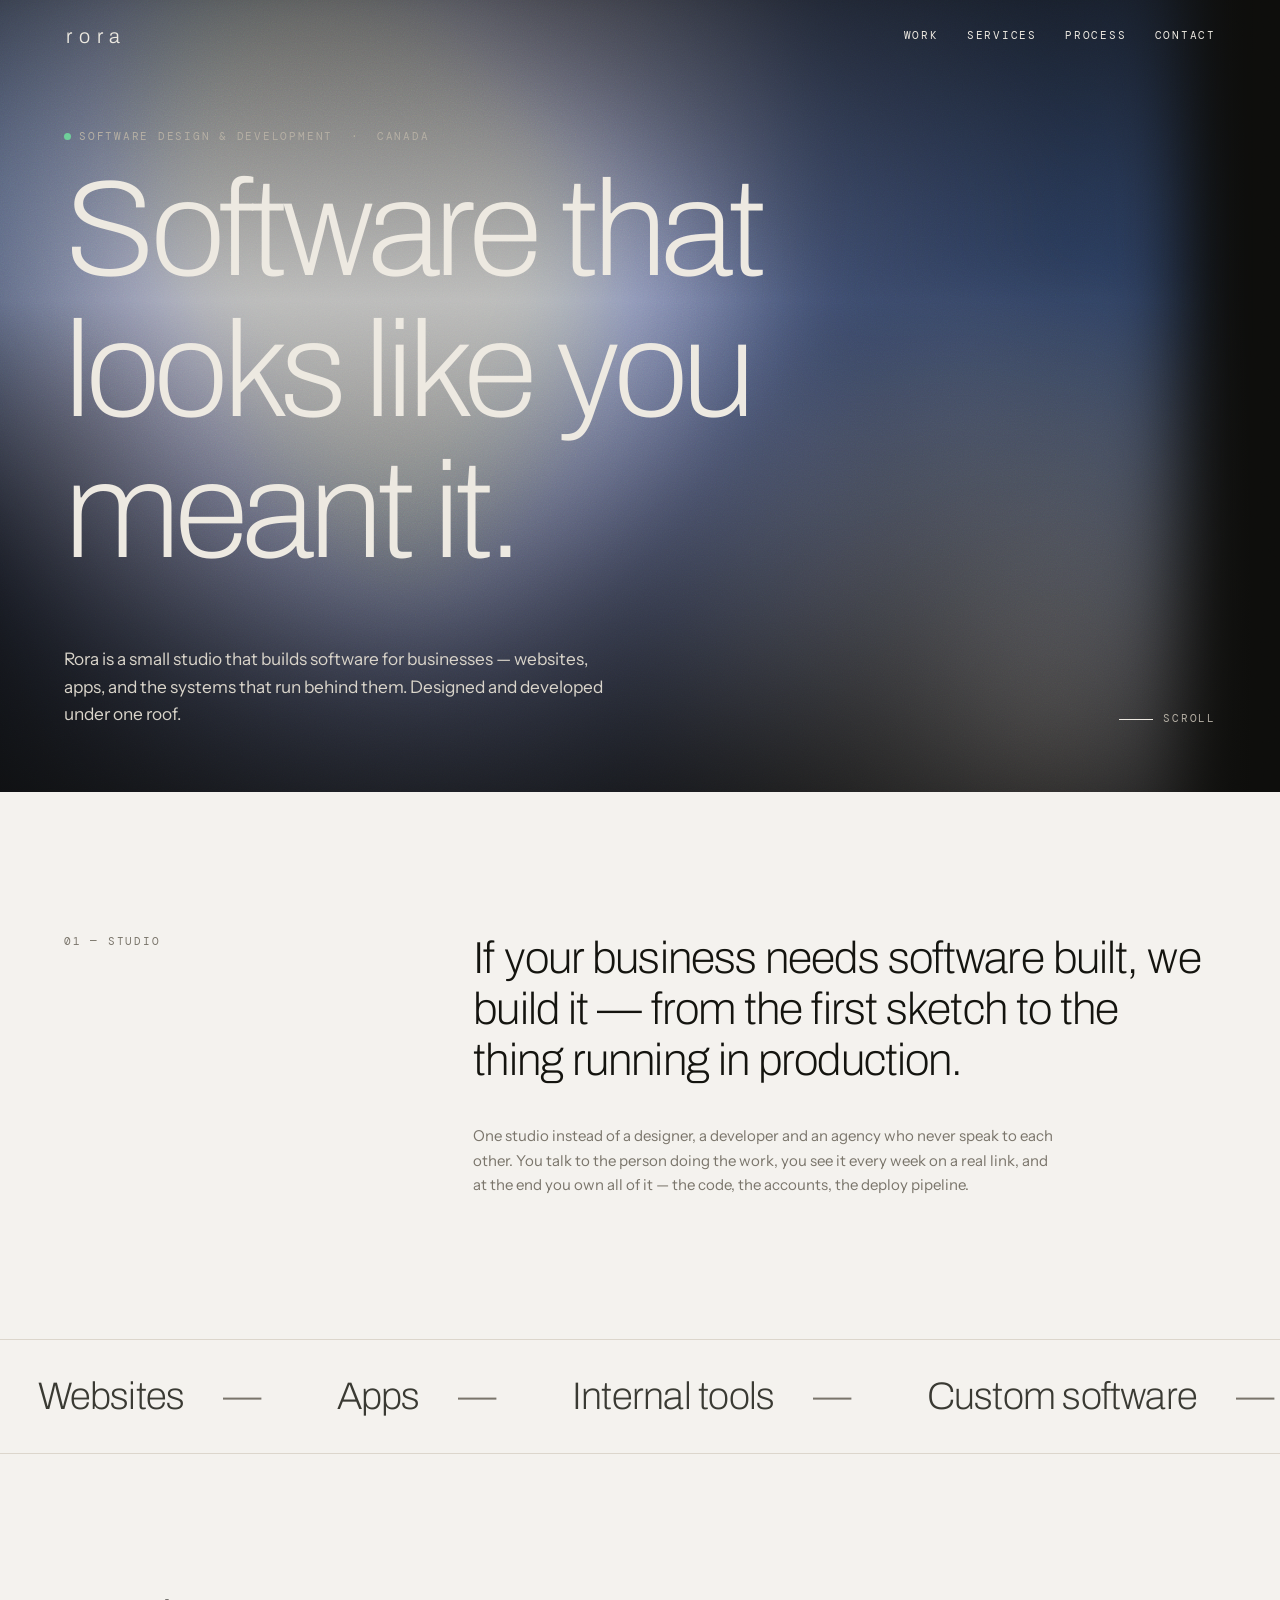
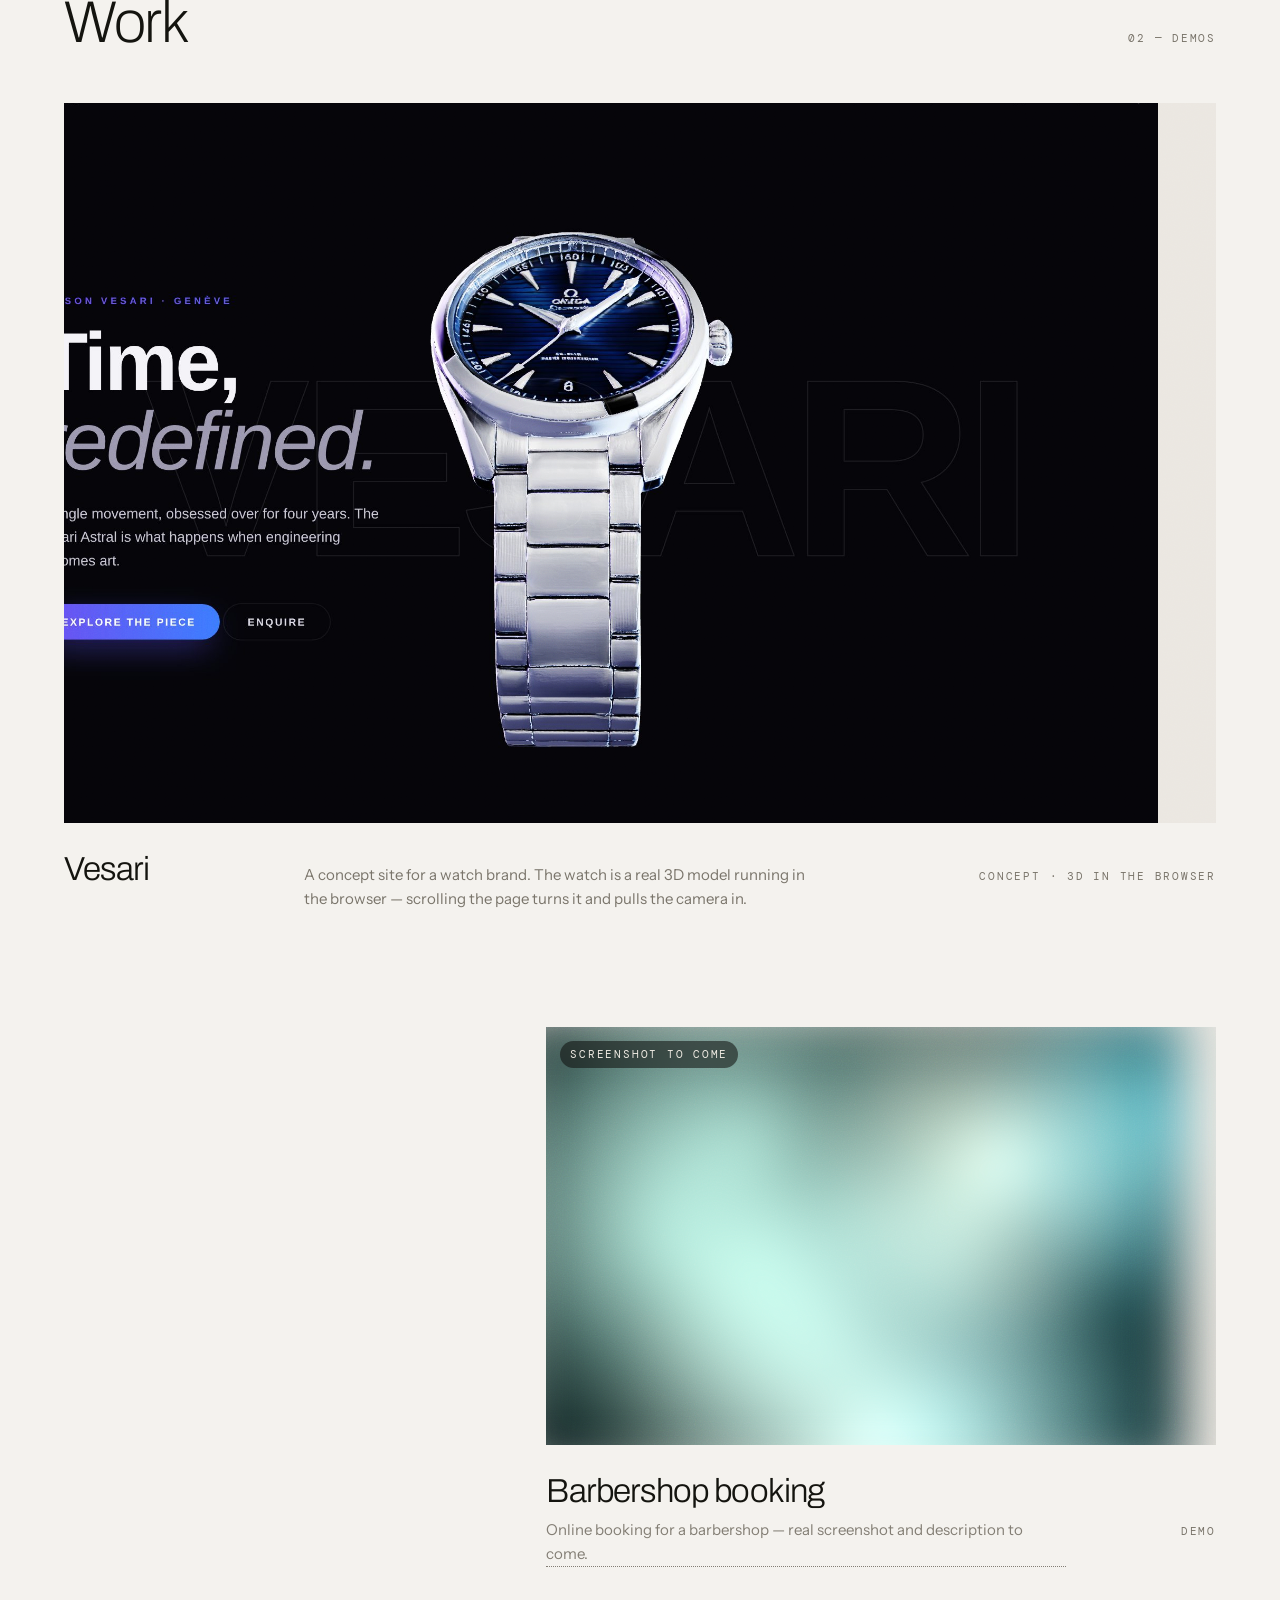
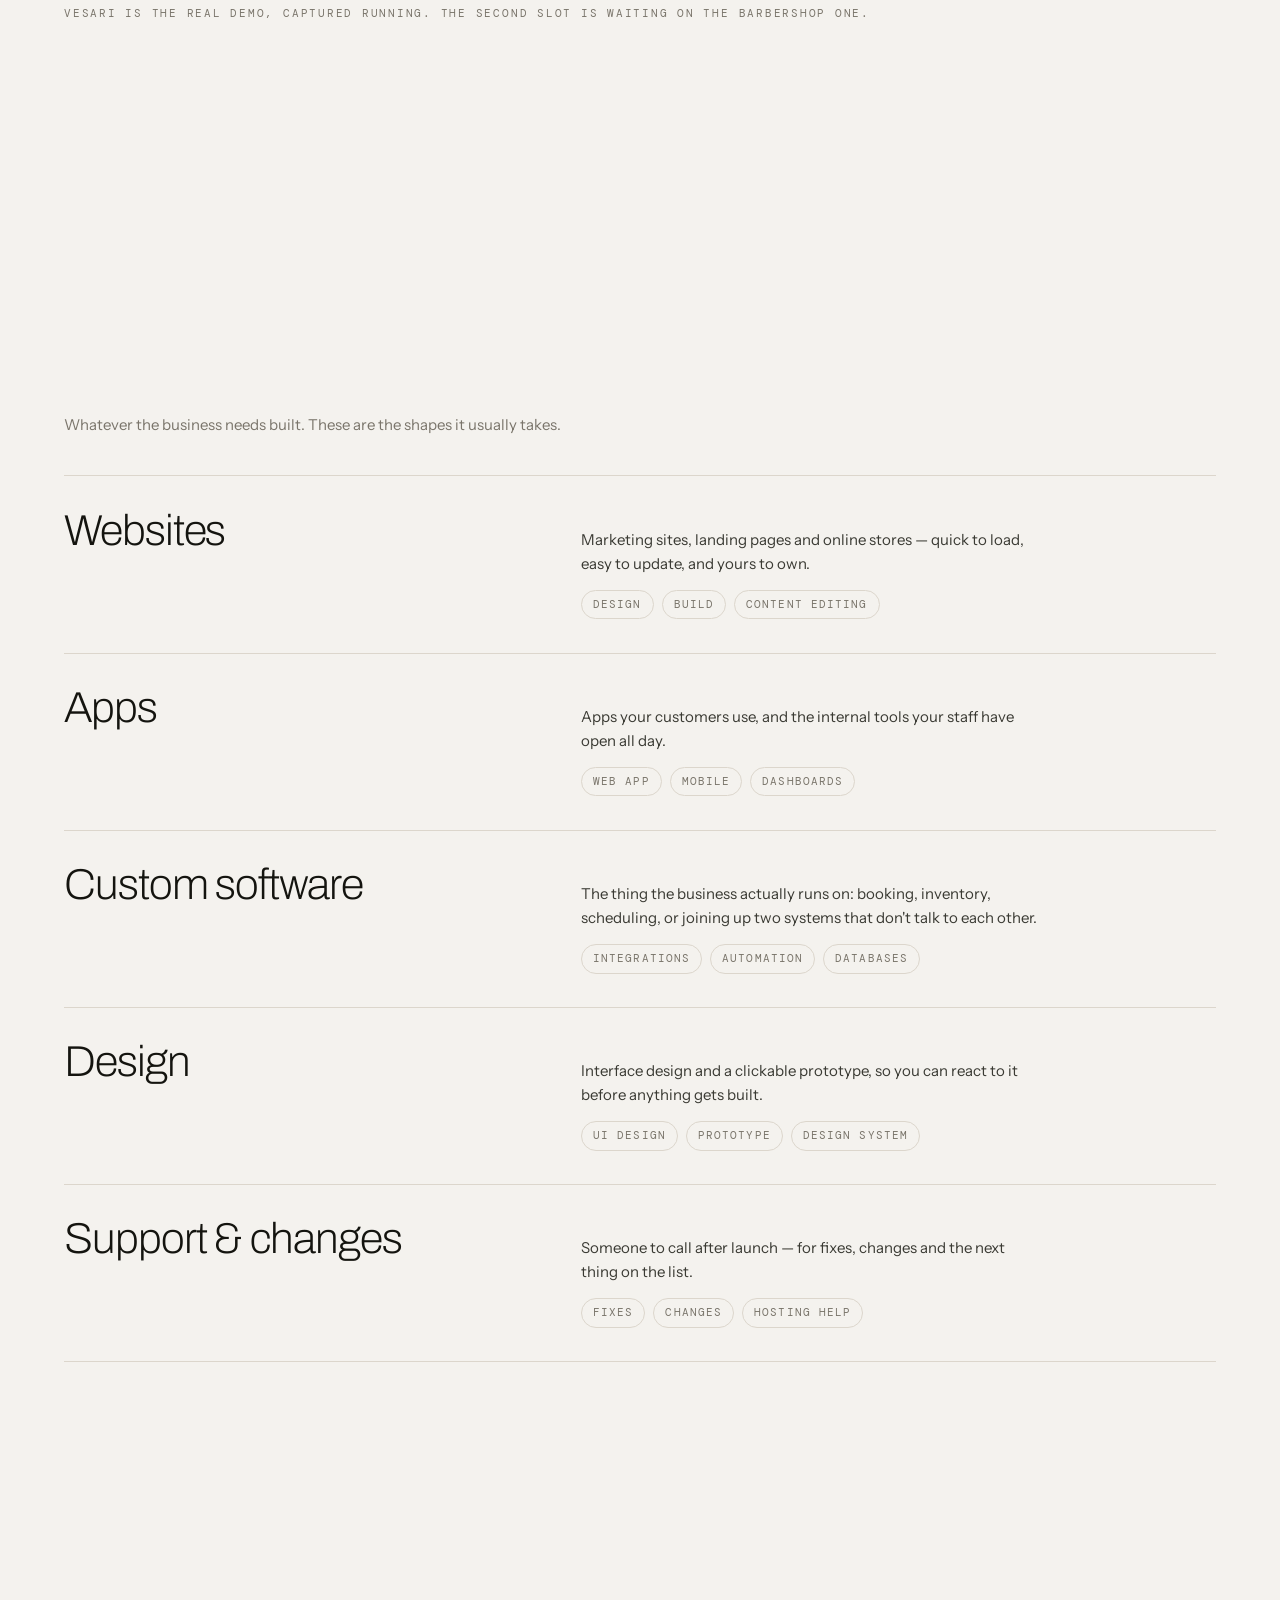
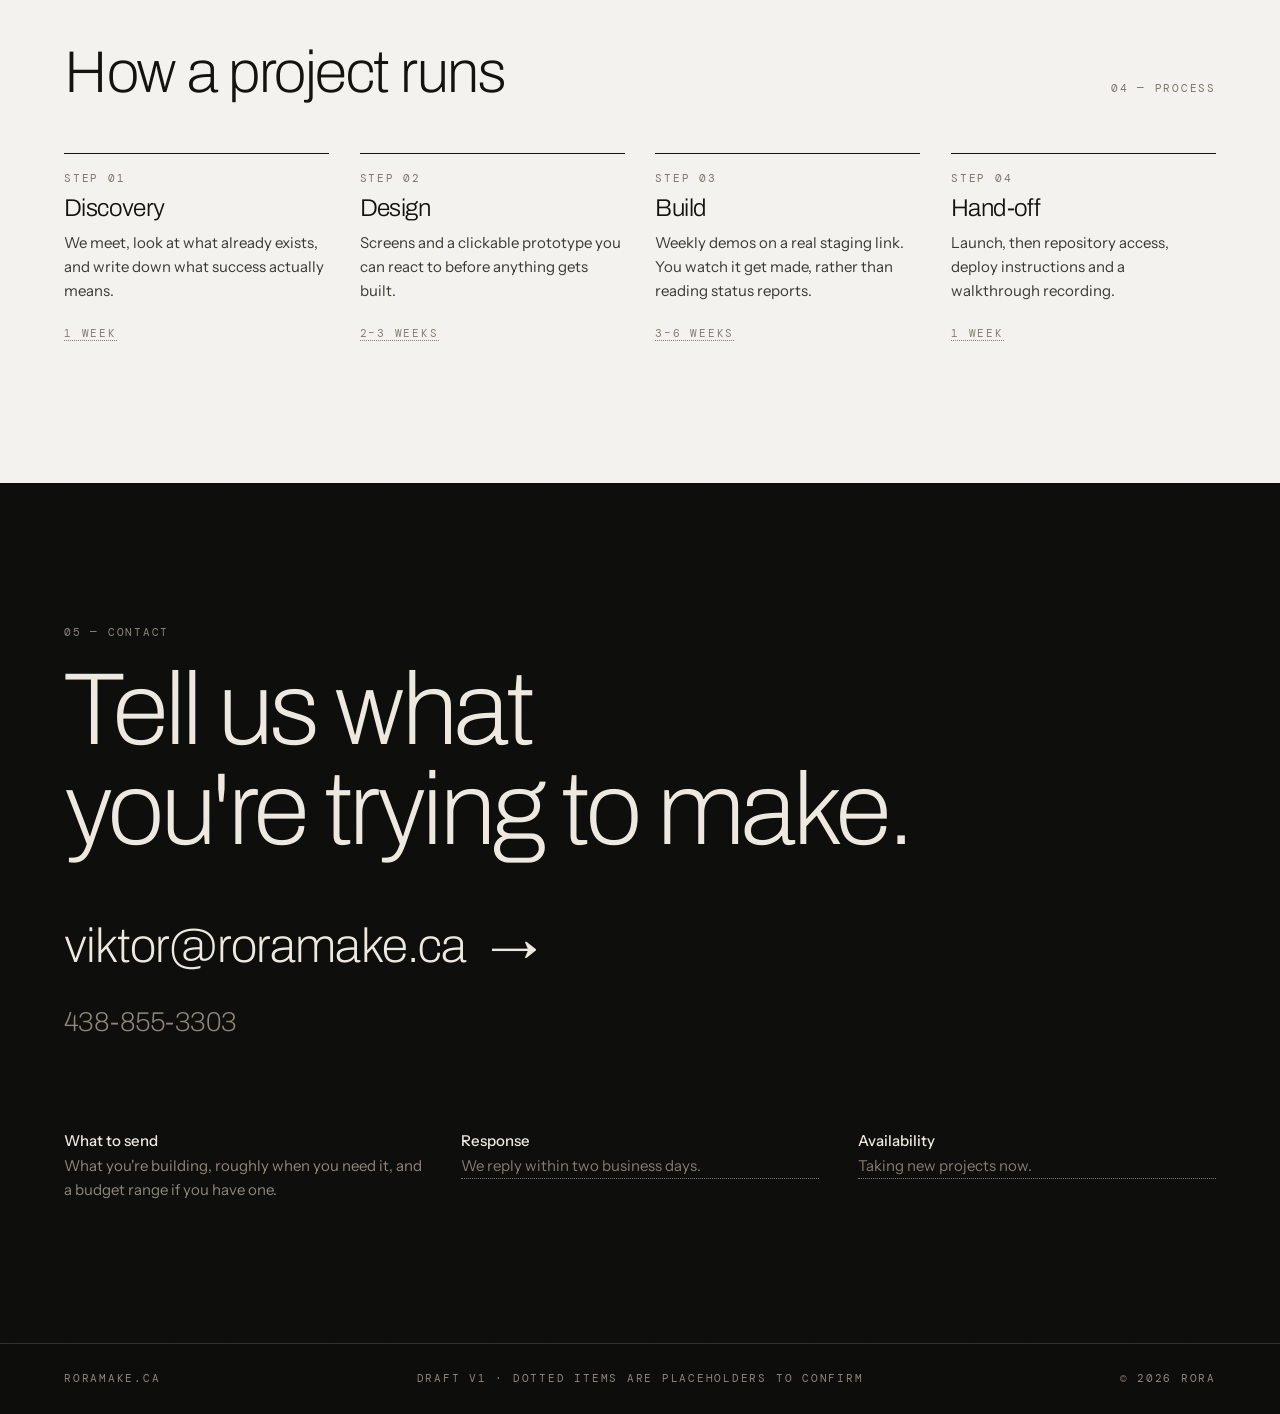
==== commit bba07d7b: "Show the Vesari demo in the work section Runs the Vesari demo and captures it, so the first work slo" ====
--- a/index.html
+++ b/index.html
@@ -73,43 +73,33 @@
 
     <div class="work">
       <article class="piece wide rv">
-        <div class="shot" data-seed="3">
-          <canvas aria-hidden="true"></canvas><div class="grain"></div>
-          <div class="tag mono">Screenshot to come</div>
+        <div class="shot">
+          <img src="assets/img/demo-vesari.jpg" alt="The Vesari demo: a 3D watch rendered in the browser, beside the headline Time, redefined.">
+          <div class="grain"></div>
         </div>
         <div class="cap">
-          <h3>Demo 01</h3>
-          <p class="tbc" title="Send me the project and I'll write the real line">Project name and what it does.</p>
-          <div class="mono" style="color:var(--muted)">Demo</div>
+          <h3>Vesari</h3>
+          <p>A concept site for a watch brand. The watch is a real 3D model running in the browser — scrolling the page turns it and pulls the camera in.</p>
+          <div class="mono" style="color:var(--muted)">Concept · 3D in the browser</div>
         </div>
       </article>
 
-      <article class="piece duo rv">
+      <article class="piece offset rv">
+        <div class="col-blank"></div>
         <div>
-        <div class="shot" data-seed="11">
-          <canvas aria-hidden="true"></canvas><div class="grain"></div>
-          <div class="tag mono">Screenshot to come</div>
-        </div>
-        <div class="cap" style="margin-top:clamp(16px,2.4vw,30px)">
-          <h3>Demo 02</h3>
-          <p class="tbc" title="Send me the project and I'll write the real line">Project name and what it does.</p>
-          <div class="mono" style="color:var(--muted)">Demo</div>
-        </div>
-        </div>
-        <div>
-        <div class="shot tall" data-seed="27">
-          <canvas aria-hidden="true"></canvas><div class="grain"></div>
-          <div class="tag mono">Screenshot to come</div>
-        </div>
-        <div class="cap" style="margin-top:clamp(16px,2.4vw,30px)">
-          <h3>Demo 03</h3>
-          <p class="tbc" title="Send me the project and I'll write the real line">Project name and what it does.</p>
-          <div class="mono" style="color:var(--muted)">Demo</div>
-        </div>
+          <div class="shot" data-seed="11">
+            <canvas aria-hidden="true"></canvas><div class="grain"></div>
+            <div class="tag mono">Screenshot to come</div>
+          </div>
+          <div class="cap" style="margin-top:clamp(16px,2.4vw,30px)">
+            <h3>Barbershop booking</h3>
+            <p class="tbc" title="Send me the demo and I'll screenshot it and write the real line">Online booking for a barbershop — real screenshot and description to come.</p>
+            <div class="mono" style="color:var(--muted)">Demo</div>
+          </div>
         </div>
       </article>
     </div>
-    <p class="note mono rv">Three demos go here. The artwork is a stand-in until there are real screenshots.</p>
+    <p class="note mono rv">Vesari is the real demo, captured running. The second slot is waiting on the barbershop one.</p>
   </section>
 
   <section class="wrap" id="services">
--- a/assets/css/site.css
+++ b/assets/css/site.css
@@ -198,16 +198,23 @@
 .work{display:flex;flex-direction:column;gap:clamp(56px,9vw,150px);max-width:1500px;margin-inline:auto;}
 .piece{display:grid;gap:clamp(16px,2.4vw,30px);}
 .piece.wide{grid-template-columns:minmax(0,1fr);}
+.piece.offset{grid-template-columns:minmax(0,1fr) minmax(0,1.6fr);gap:clamp(20px,5vw,64px);}
 .piece.duo{grid-template-columns:minmax(0,1.35fr) minmax(0,1fr);align-items:end;gap:clamp(20px,5vw,64px);}
-@media (max-width:820px){ .piece.duo{grid-template-columns:1fr;} }
+@media (max-width:820px){ .piece.duo,.piece.offset{grid-template-columns:1fr;} .col-blank{display:none;} }
 .shot{
   position:relative;overflow:hidden;background:var(--paper-2);
   aspect-ratio:16/10;max-width:100%;
 }
 .piece.duo .shot.tall{aspect-ratio:4/5;}
-.shot canvas{position:absolute;inset:-6%;width:112%;height:112%;filter:blur(26px) saturate(112%);transition:transform 1.1s var(--ease);}
+.shot canvas,.shot img{
+  position:absolute;inset:-5%;width:110%;height:110%;
+  transform:translate3d(0,var(--py,0px),0) scale(var(--s,1));
+  transition:transform .55s var(--ease);
+}
+.shot canvas{filter:blur(26px) saturate(112%);}
+.shot img{object-fit:cover;}
 .shot .grain{opacity:.24;}
-.shot:hover canvas{transform:scale(1.06);}
+.shot:hover canvas,.shot:hover img{--s:1.05;}
 .shot .tag{
   position:absolute;left:14px;top:14px;z-index:2;
   background:rgba(13,13,11,.55);color:#EDE9E1;backdrop-filter:blur(6px);
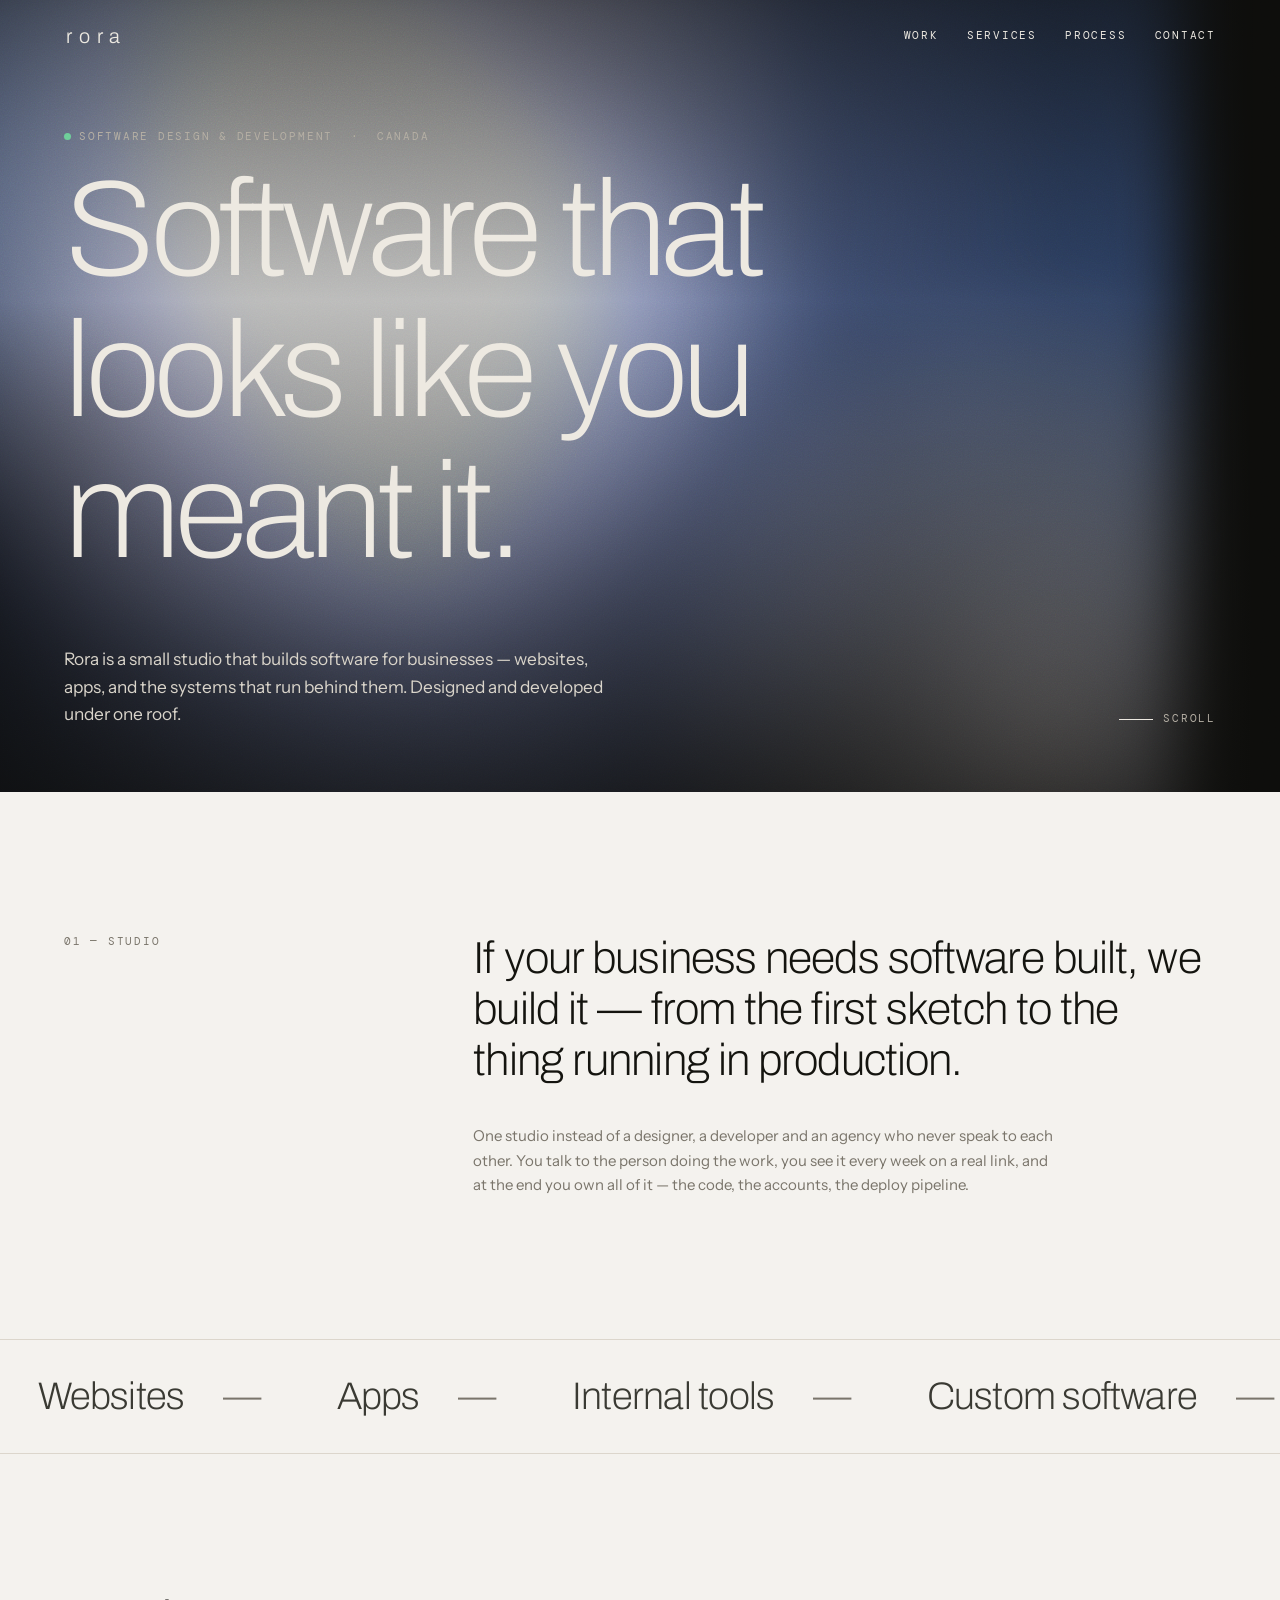
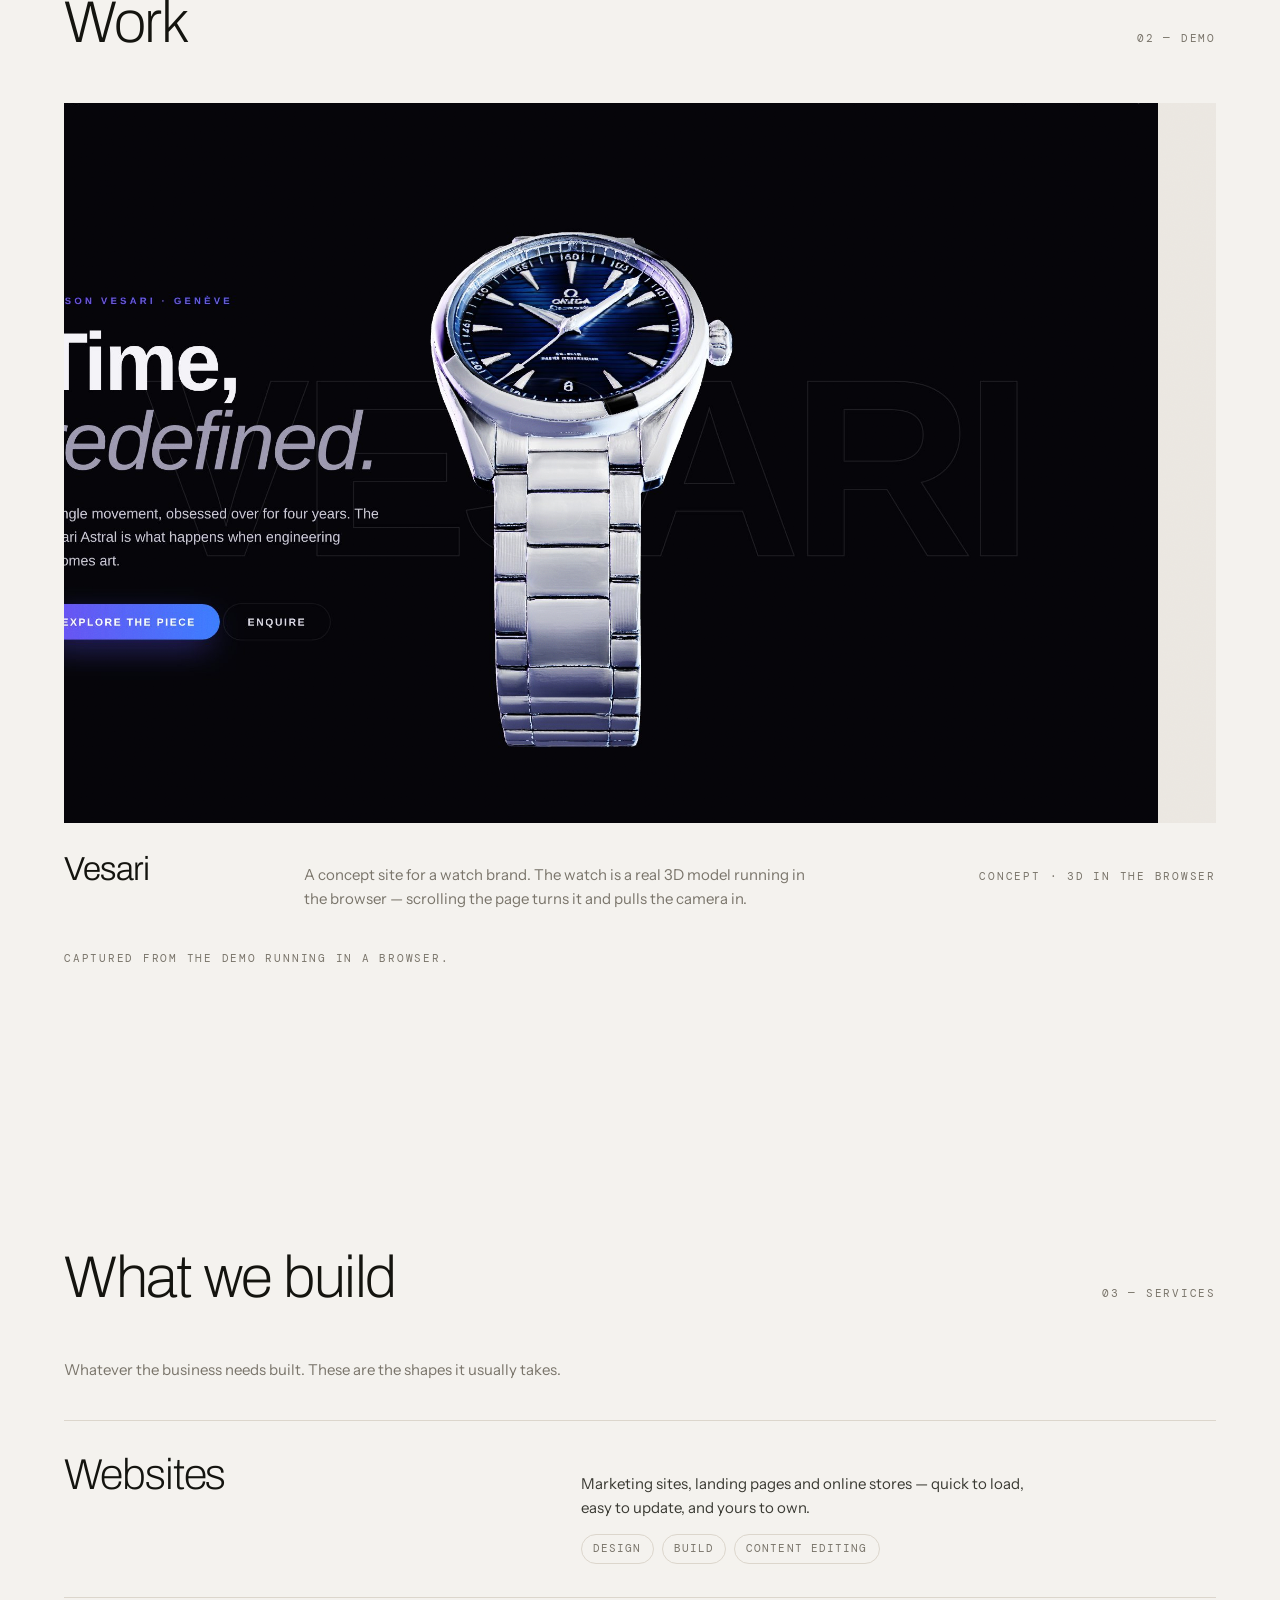
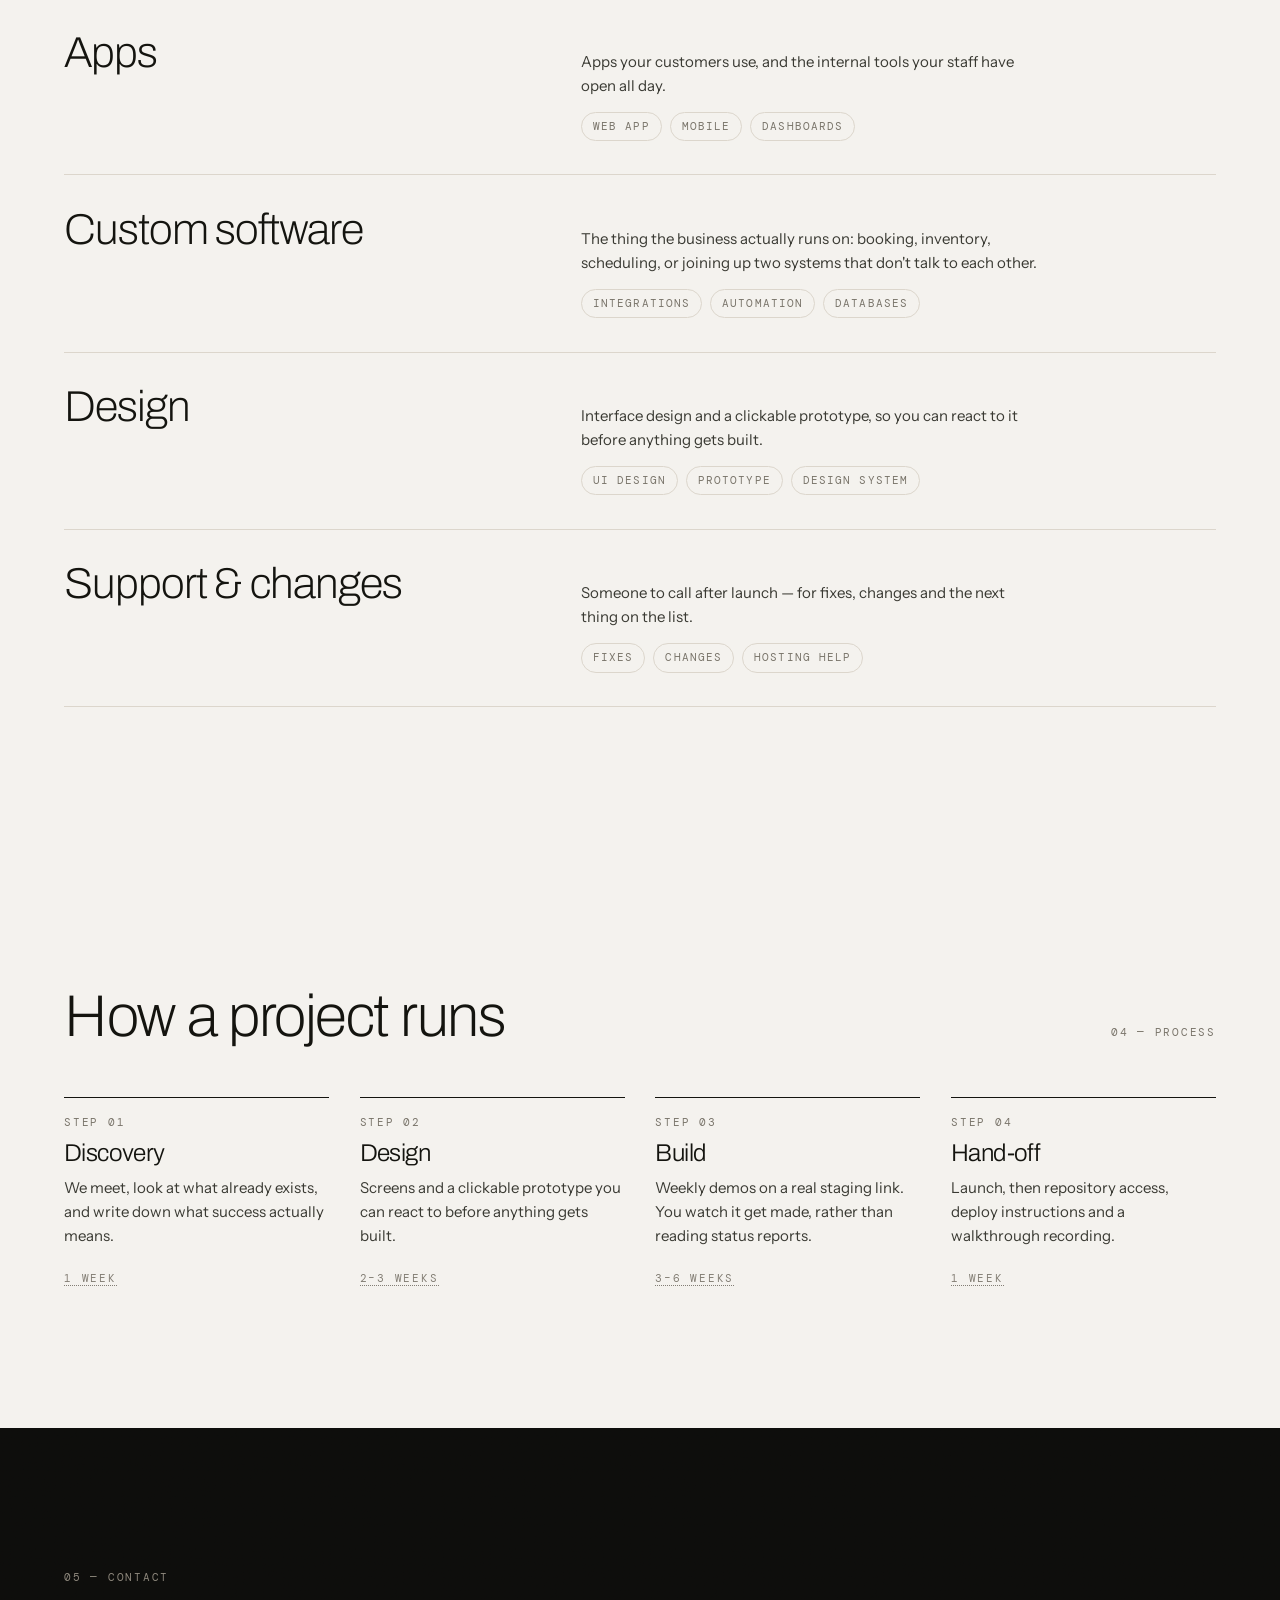
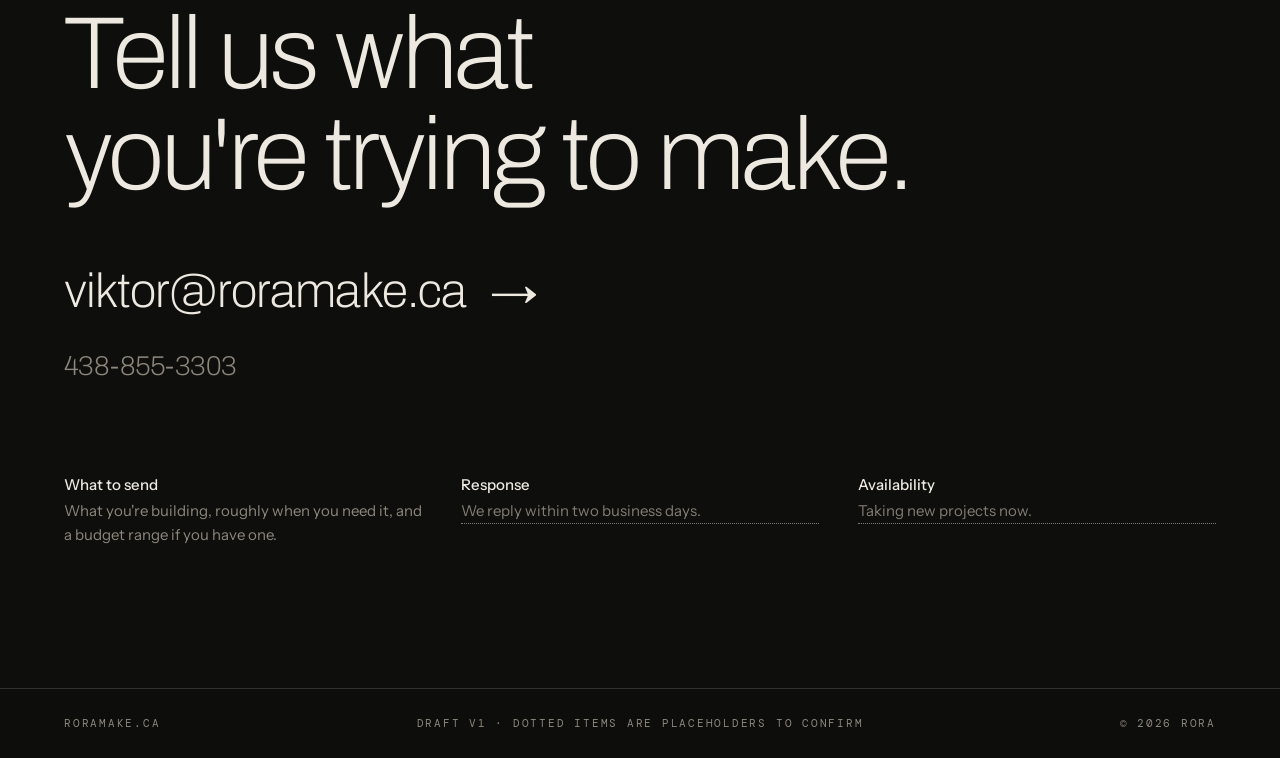
==== commit 552c3be6: "Show one demo in the work section instead of an empty second slot The barbershop demo isn't availabl" ====
--- a/index.html
+++ b/index.html
@@ -68,7 +68,7 @@
   <section class="wrap" id="work">
     <div class="sec-head">
       <h2 class="rv">Work</h2>
-      <div class="mono rv d1">02 — Demos</div>
+      <div class="mono rv d1">02 — Demo</div>
     </div>
 
     <div class="work">
@@ -84,22 +84,8 @@
         </div>
       </article>
 
-      <article class="piece offset rv">
-        <div class="col-blank"></div>
-        <div>
-          <div class="shot" data-seed="11">
-            <canvas aria-hidden="true"></canvas><div class="grain"></div>
-            <div class="tag mono">Screenshot to come</div>
-          </div>
-          <div class="cap" style="margin-top:clamp(16px,2.4vw,30px)">
-            <h3>Barbershop booking</h3>
-            <p class="tbc" title="Send me the demo and I'll screenshot it and write the real line">Online booking for a barbershop — real screenshot and description to come.</p>
-            <div class="mono" style="color:var(--muted)">Demo</div>
-          </div>
-        </div>
-      </article>
     </div>
-    <p class="note mono rv">Vesari is the real demo, captured running. The second slot is waiting on the barbershop one.</p>
+    <p class="note mono rv">Captured from the demo running in a browser.</p>
   </section>
 
   <section class="wrap" id="services">
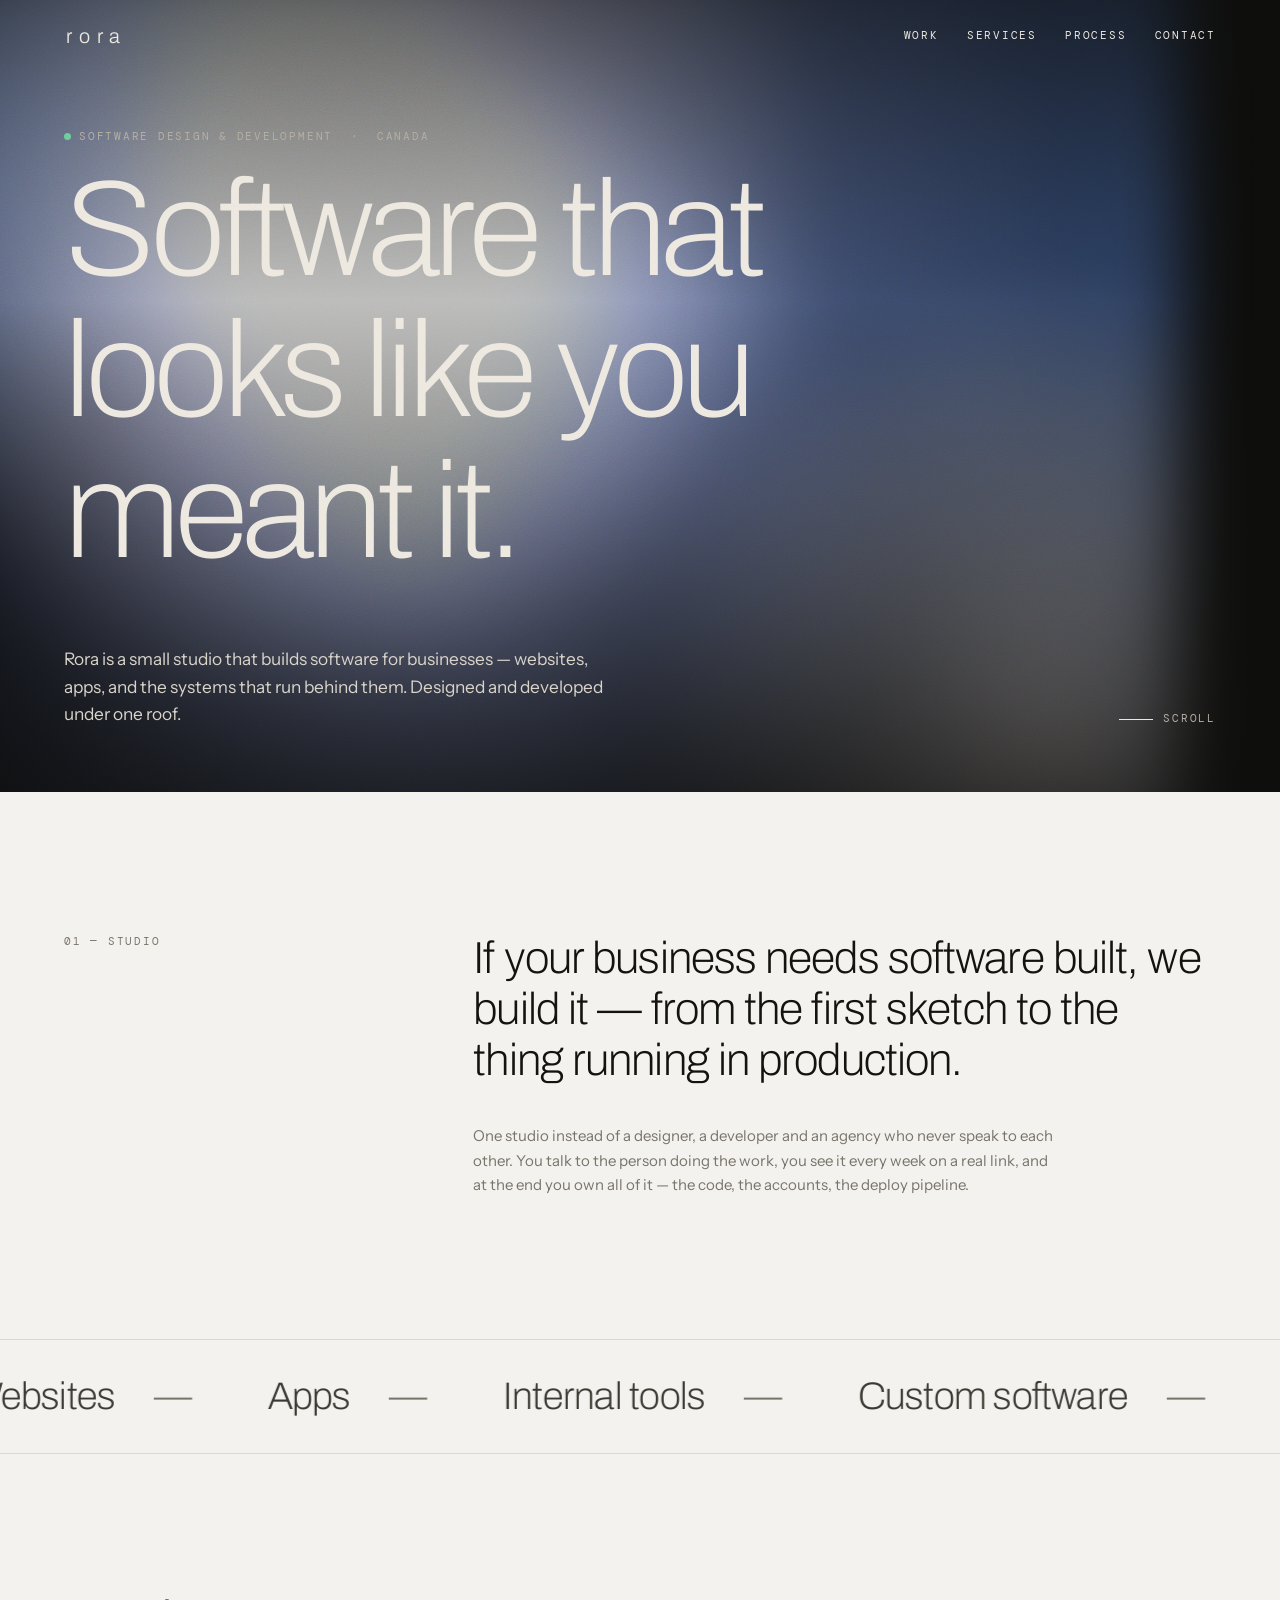
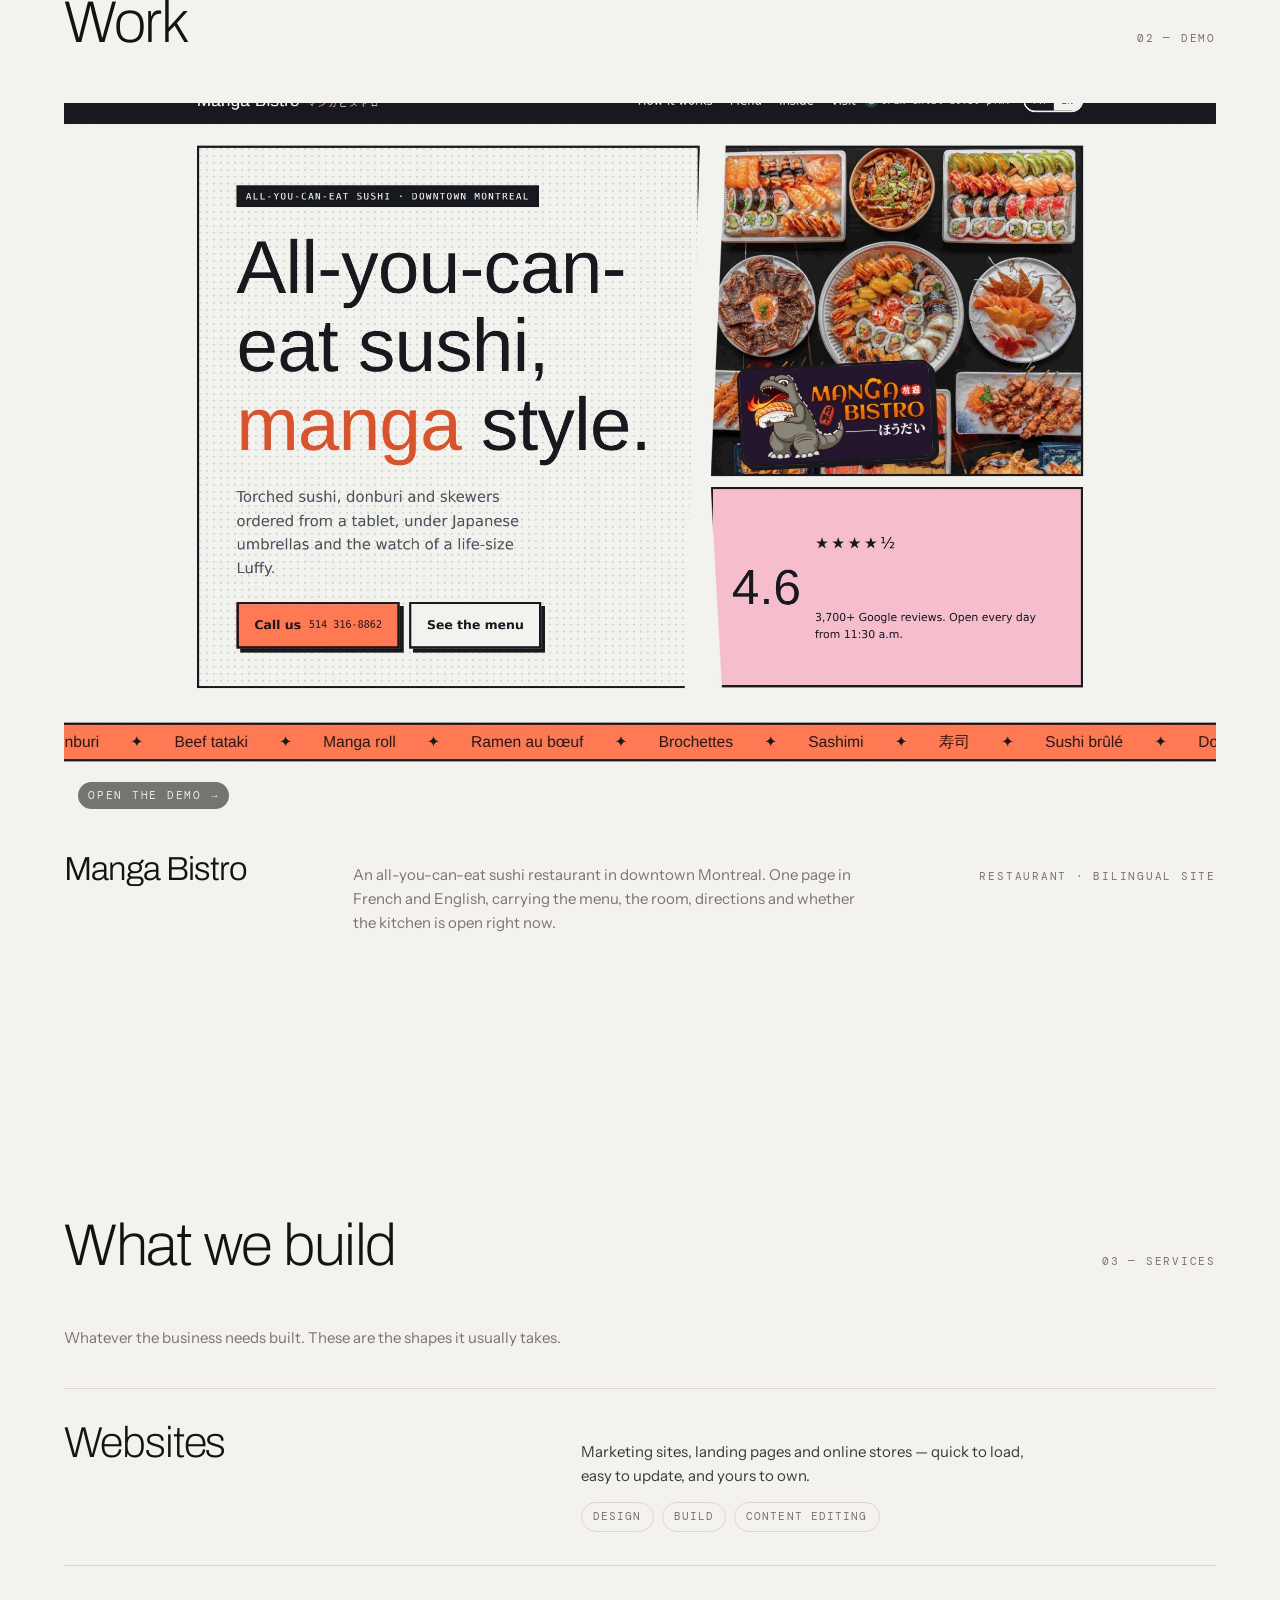
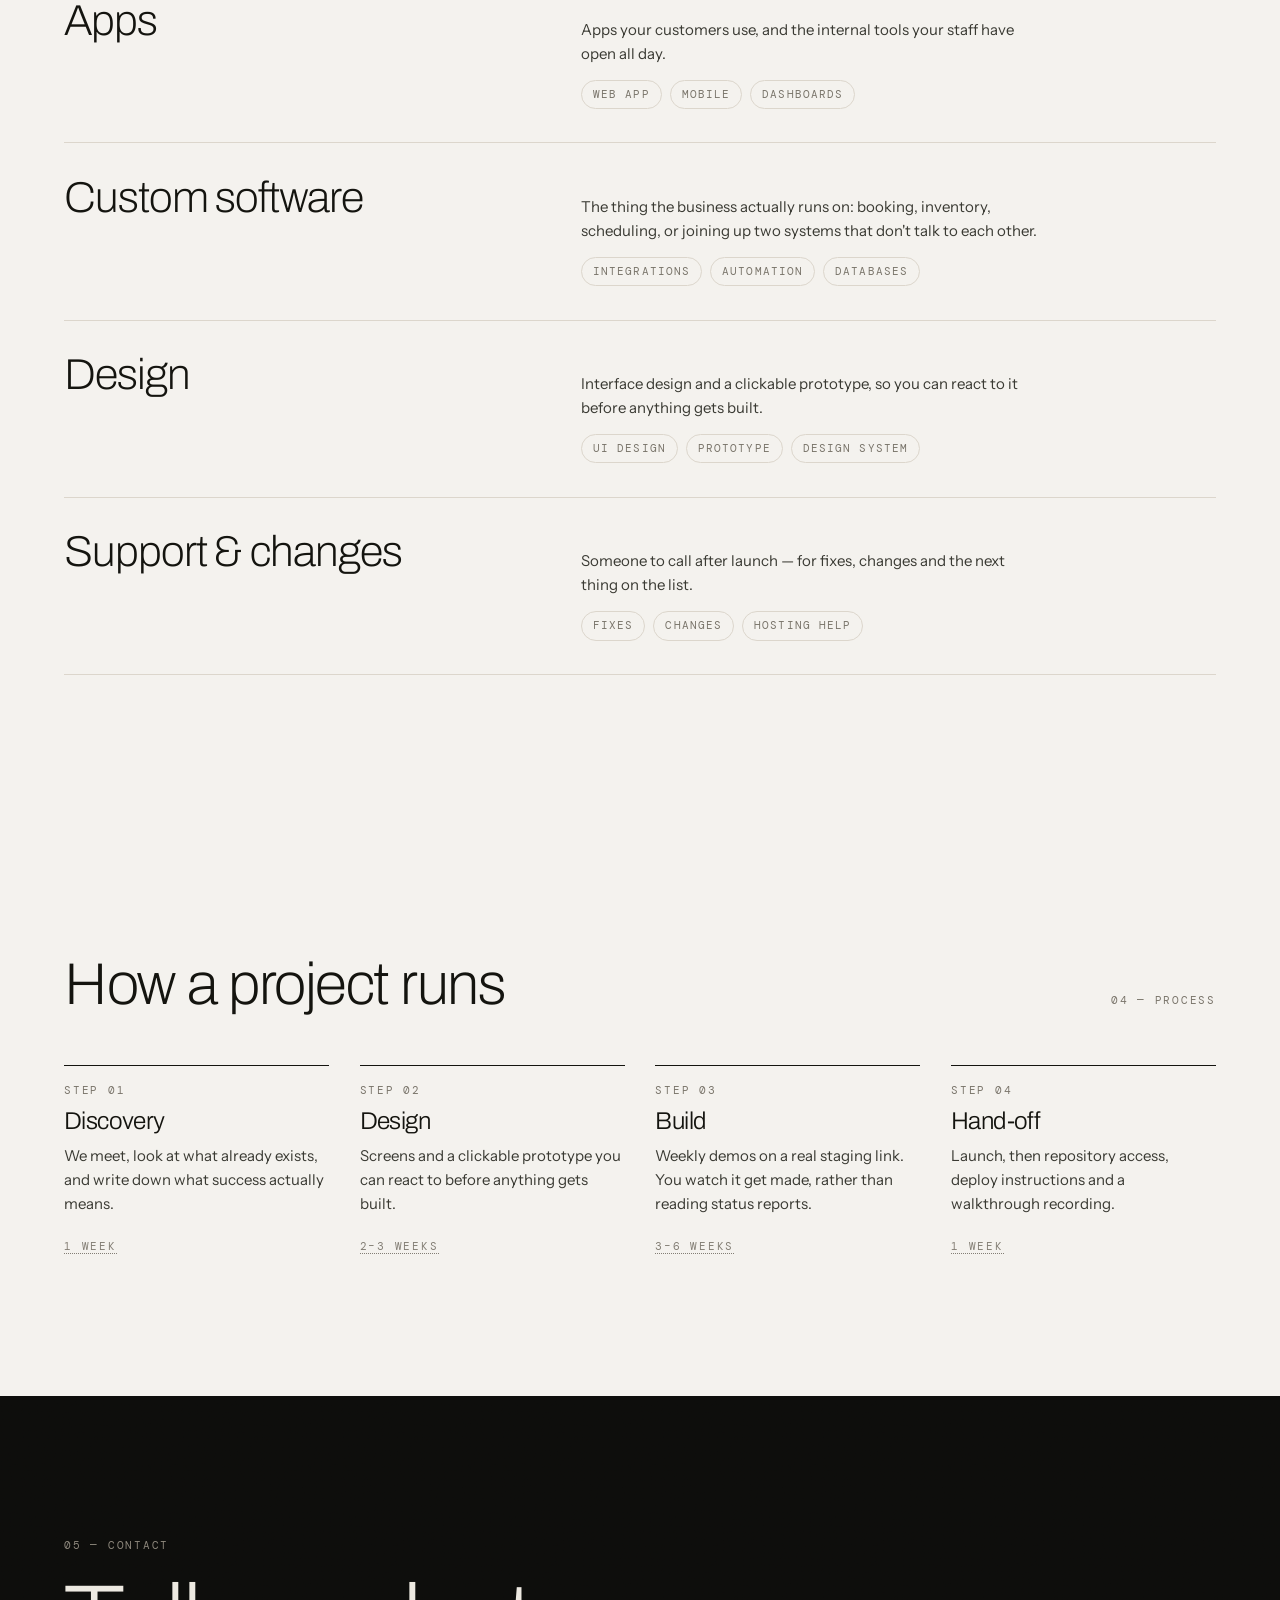
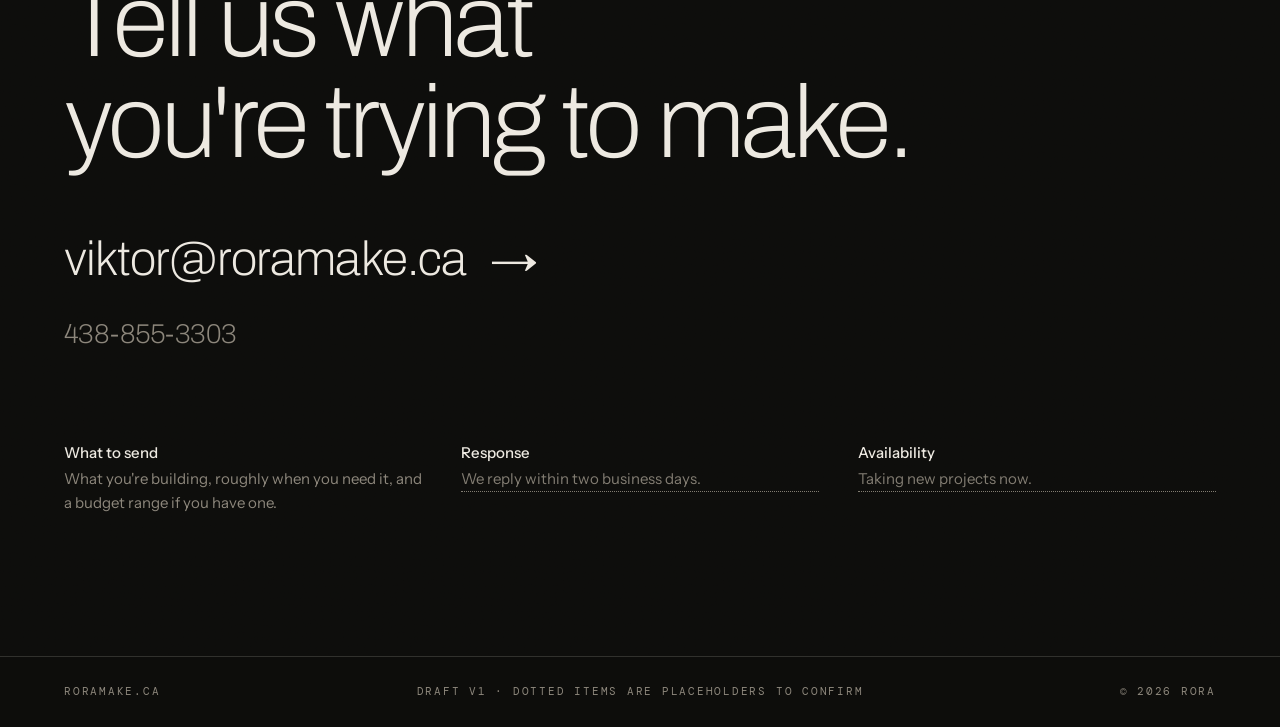
==== commit adb57647: "Replace the work section with the Manga Bistro demo Before: the one work tile showed the Vesari demo" ====
--- a/index.html
+++ b/index.html
@@ -73,19 +73,18 @@
 
     <div class="work">
       <article class="piece wide rv">
-        <div class="shot">
-          <img src="assets/img/demo-vesari.jpg" alt="The Vesari demo: a 3D watch rendered in the browser, beside the headline Time, redefined.">
+        <a class="shot" href="demos/manga-bistro/" target="_blank" rel="noopener">
+          <img src="assets/img/demo-manga-bistro.jpg" alt="The Manga Bistro site: an all-you-can-eat sushi headline beside a photograph of sushi platters.">
           <div class="grain"></div>
-        </div>
+          <span class="tag mono">Open the demo &rarr;</span>
+        </a>
         <div class="cap">
-          <h3>Vesari</h3>
-          <p>A concept site for a watch brand. The watch is a real 3D model running in the browser — scrolling the page turns it and pulls the camera in.</p>
-          <div class="mono" style="color:var(--muted)">Concept · 3D in the browser</div>
+          <h3>Manga Bistro</h3>
+          <p>An all-you-can-eat sushi restaurant in downtown Montreal. One page in French and English, carrying the menu, the room, directions and whether the kitchen is open right now.</p>
+          <div class="mono" style="color:var(--muted)">Restaurant · Bilingual site</div>
         </div>
       </article>
-
     </div>
-    <p class="note mono rv">Captured from the demo running in a browser.</p>
   </section>
 
   <section class="wrap" id="services">
--- a/assets/css/site.css
+++ b/assets/css/site.css
@@ -202,21 +202,22 @@
 .piece.duo{grid-template-columns:minmax(0,1.35fr) minmax(0,1fr);align-items:end;gap:clamp(20px,5vw,64px);}
 @media (max-width:820px){ .piece.duo,.piece.offset{grid-template-columns:1fr;} .col-blank{display:none;} }
 .shot{
-  position:relative;overflow:hidden;background:var(--paper-2);
+  position:relative;display:block;overflow:hidden;background:var(--paper-2);
   aspect-ratio:16/10;max-width:100%;
+  color:inherit;text-decoration:none;
 }
 .piece.duo .shot.tall{aspect-ratio:4/5;}
 .shot canvas,.shot img{
-  position:absolute;inset:-5%;width:110%;height:110%;
-  transform:translate3d(0,var(--py,0px),0) scale(var(--s,1));
+  position:absolute;inset:0;width:100%;height:100%;max-width:none;
+  transform:translate3d(0,var(--py,0px),0) scale(var(--s,1.08));
   transition:transform .55s var(--ease);
 }
 .shot canvas{filter:blur(26px) saturate(112%);}
 .shot img{object-fit:cover;}
 .shot .grain{opacity:.24;}
-.shot:hover canvas,.shot:hover img{--s:1.05;}
+.shot:hover canvas,.shot:hover img{--s:1.13;}
 .shot .tag{
-  position:absolute;left:14px;top:14px;z-index:2;
+  position:absolute;left:14px;bottom:14px;z-index:2;
   background:rgba(13,13,11,.55);color:#EDE9E1;backdrop-filter:blur(6px);
   padding:5px 10px;border-radius:999px;
 }
@@ -226,8 +227,15 @@
 .note{color:var(--muted);max-width:1500px;margin:clamp(26px,3vw,40px) auto 0;}
 
 /* marquee */
-.band{border-block:1px solid var(--line);padding-block:clamp(16px,2vw,26px);overflow:hidden;}
+.band{
+  border-block:1px solid var(--line);padding-block:clamp(16px,2vw,26px);overflow:hidden;
+  touch-action:pan-y;cursor:grab;
+  user-select:none;-webkit-user-select:none;
+}
+.band.dragging{cursor:grabbing;}
 .track{display:flex;width:max-content;gap:0;animation:slide 38s linear infinite;}
+.band.swipe .track{animation:none;will-change:transform;}
+.track span{-webkit-user-drag:none;}
 .track span{
   font-family:"Archivo",sans-serif;font-weight:200;font-size:clamp(1.3rem,3vw,2.4rem);
   letter-spacing:-.02em;color:var(--ink-soft);padding-inline:clamp(18px,3vw,40px);white-space:nowrap;
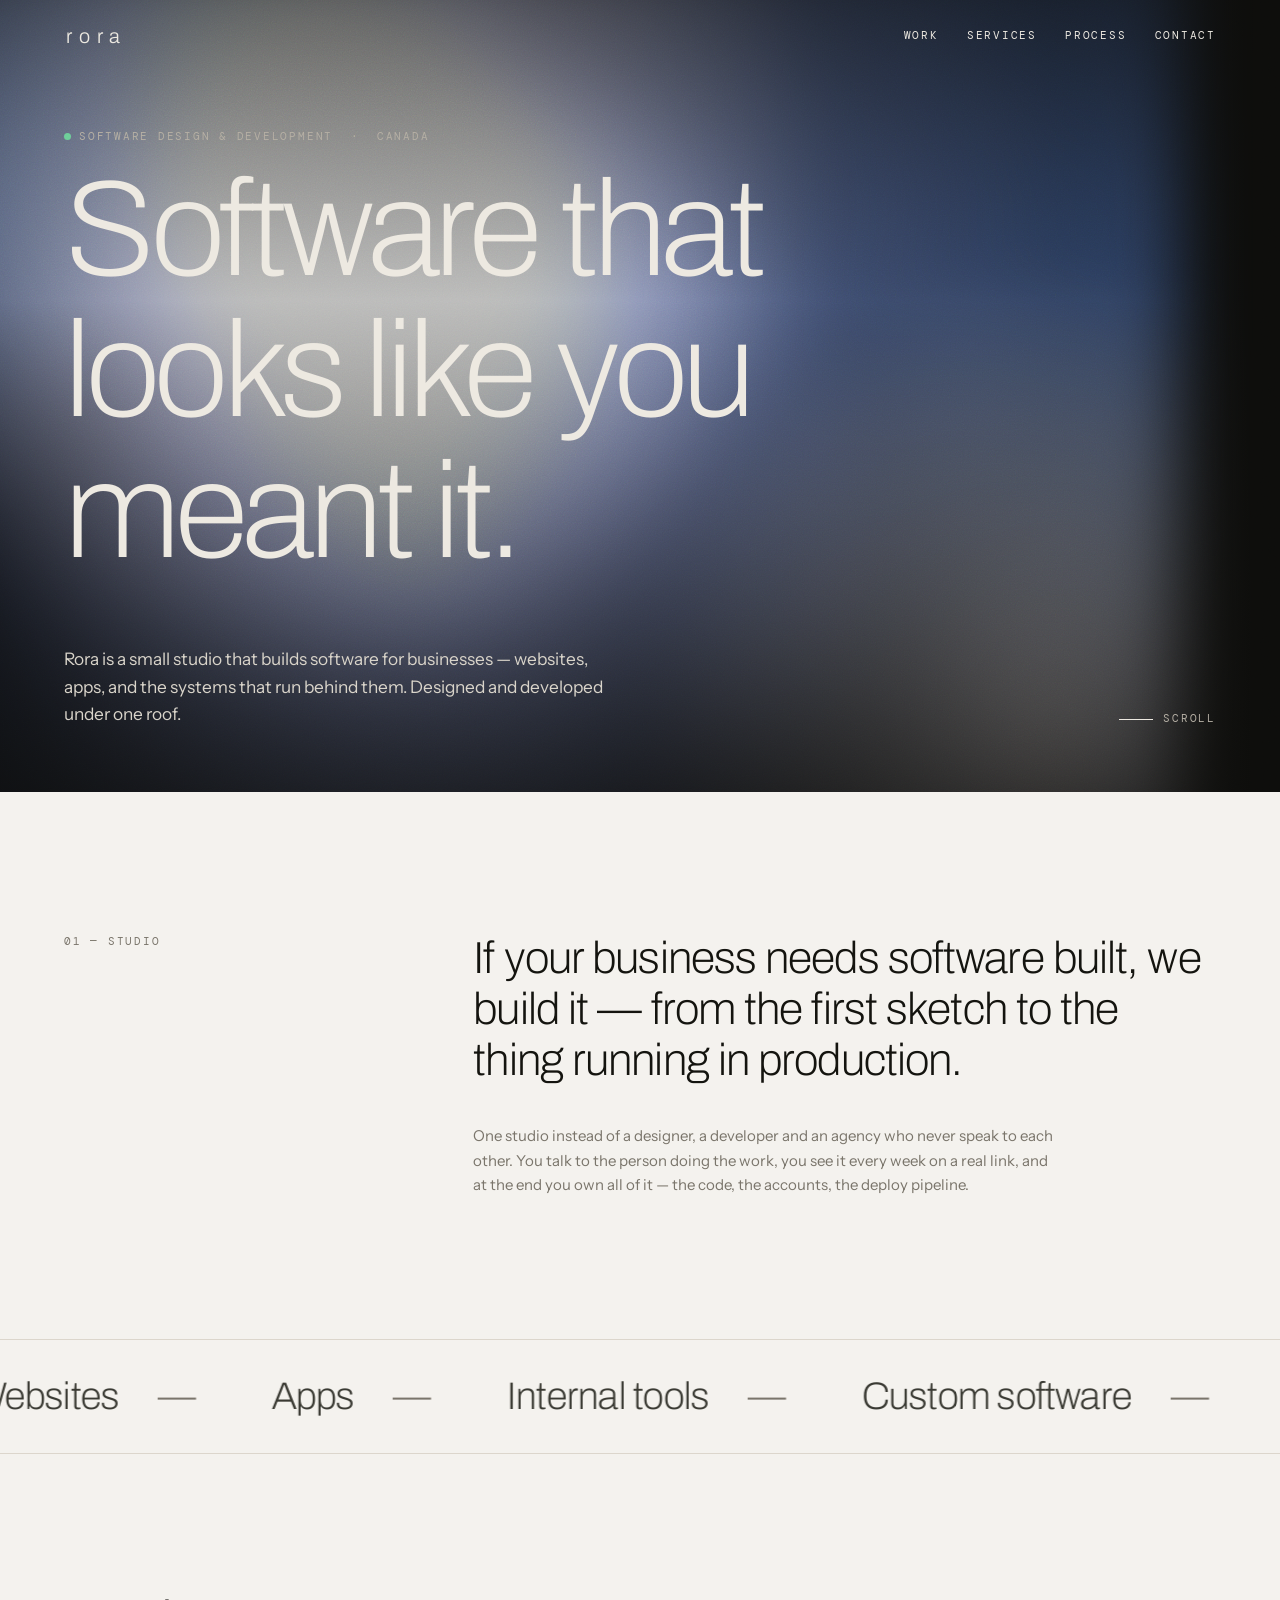
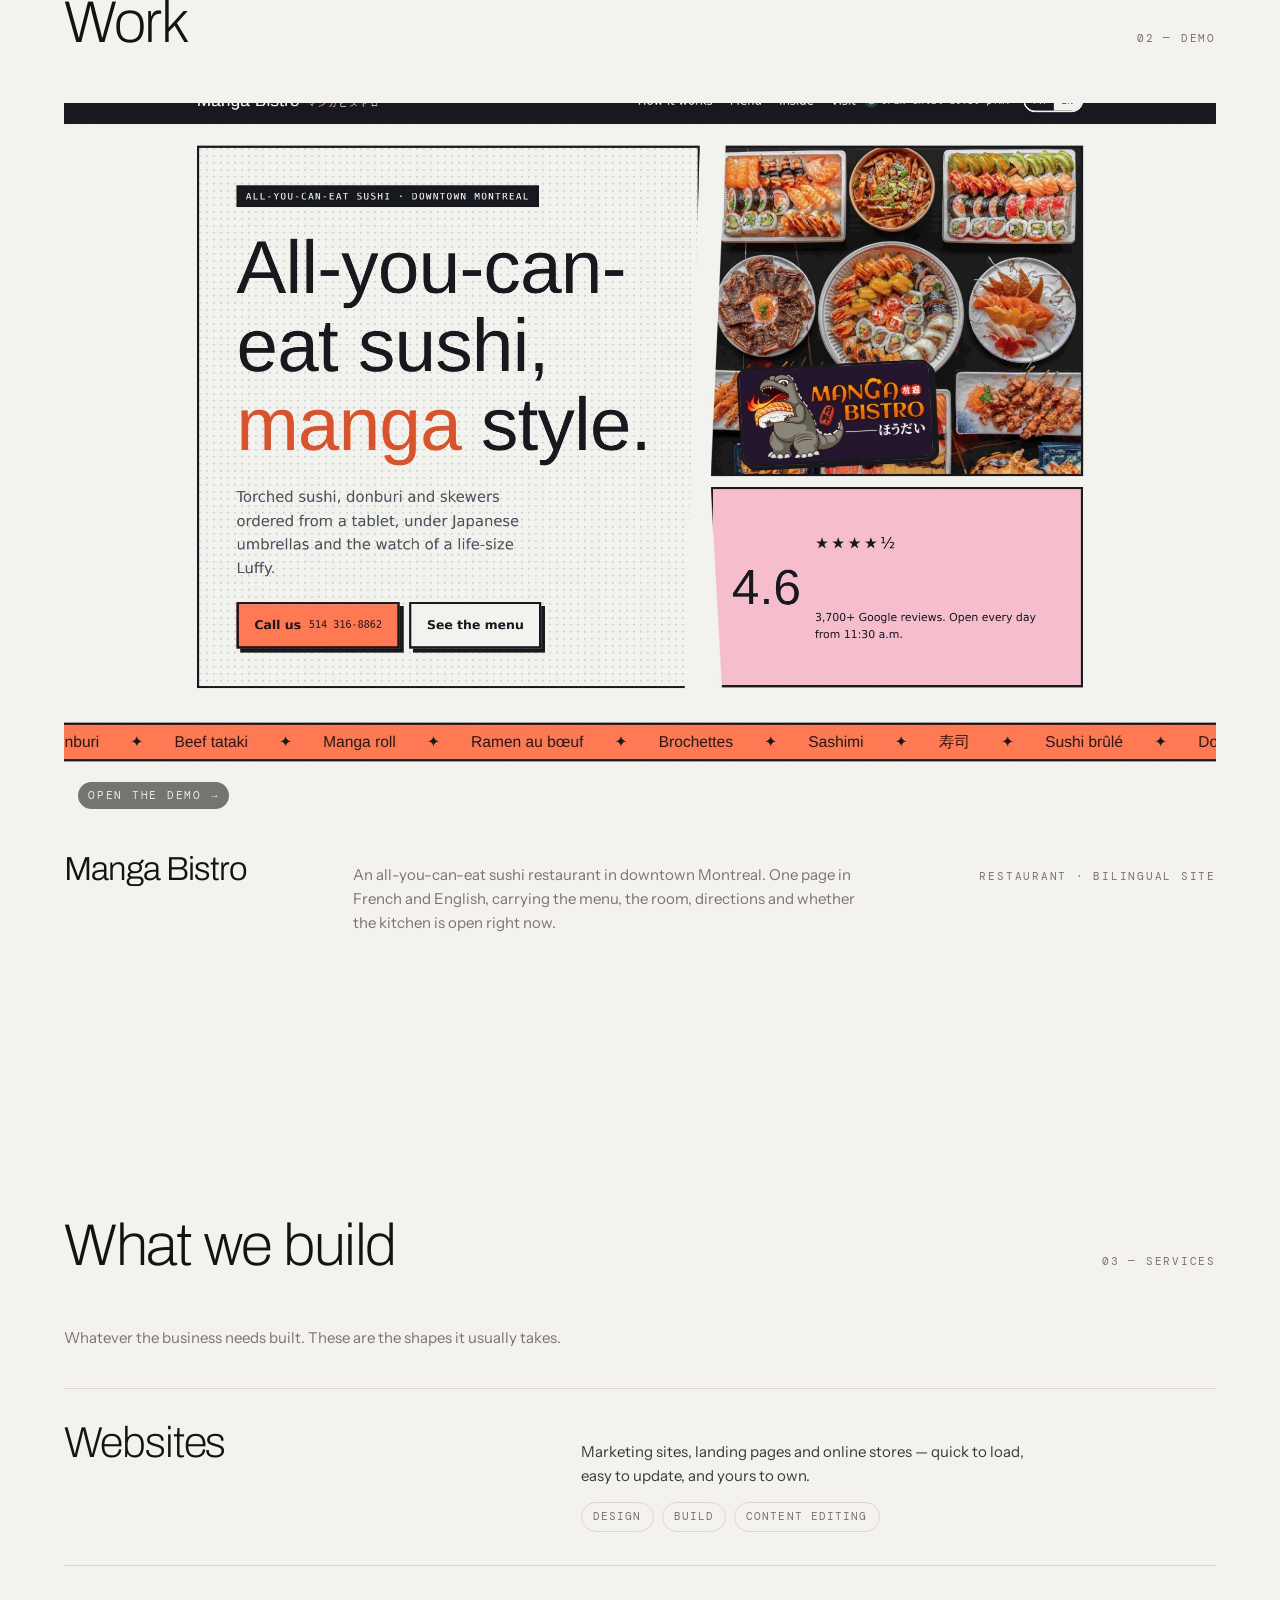
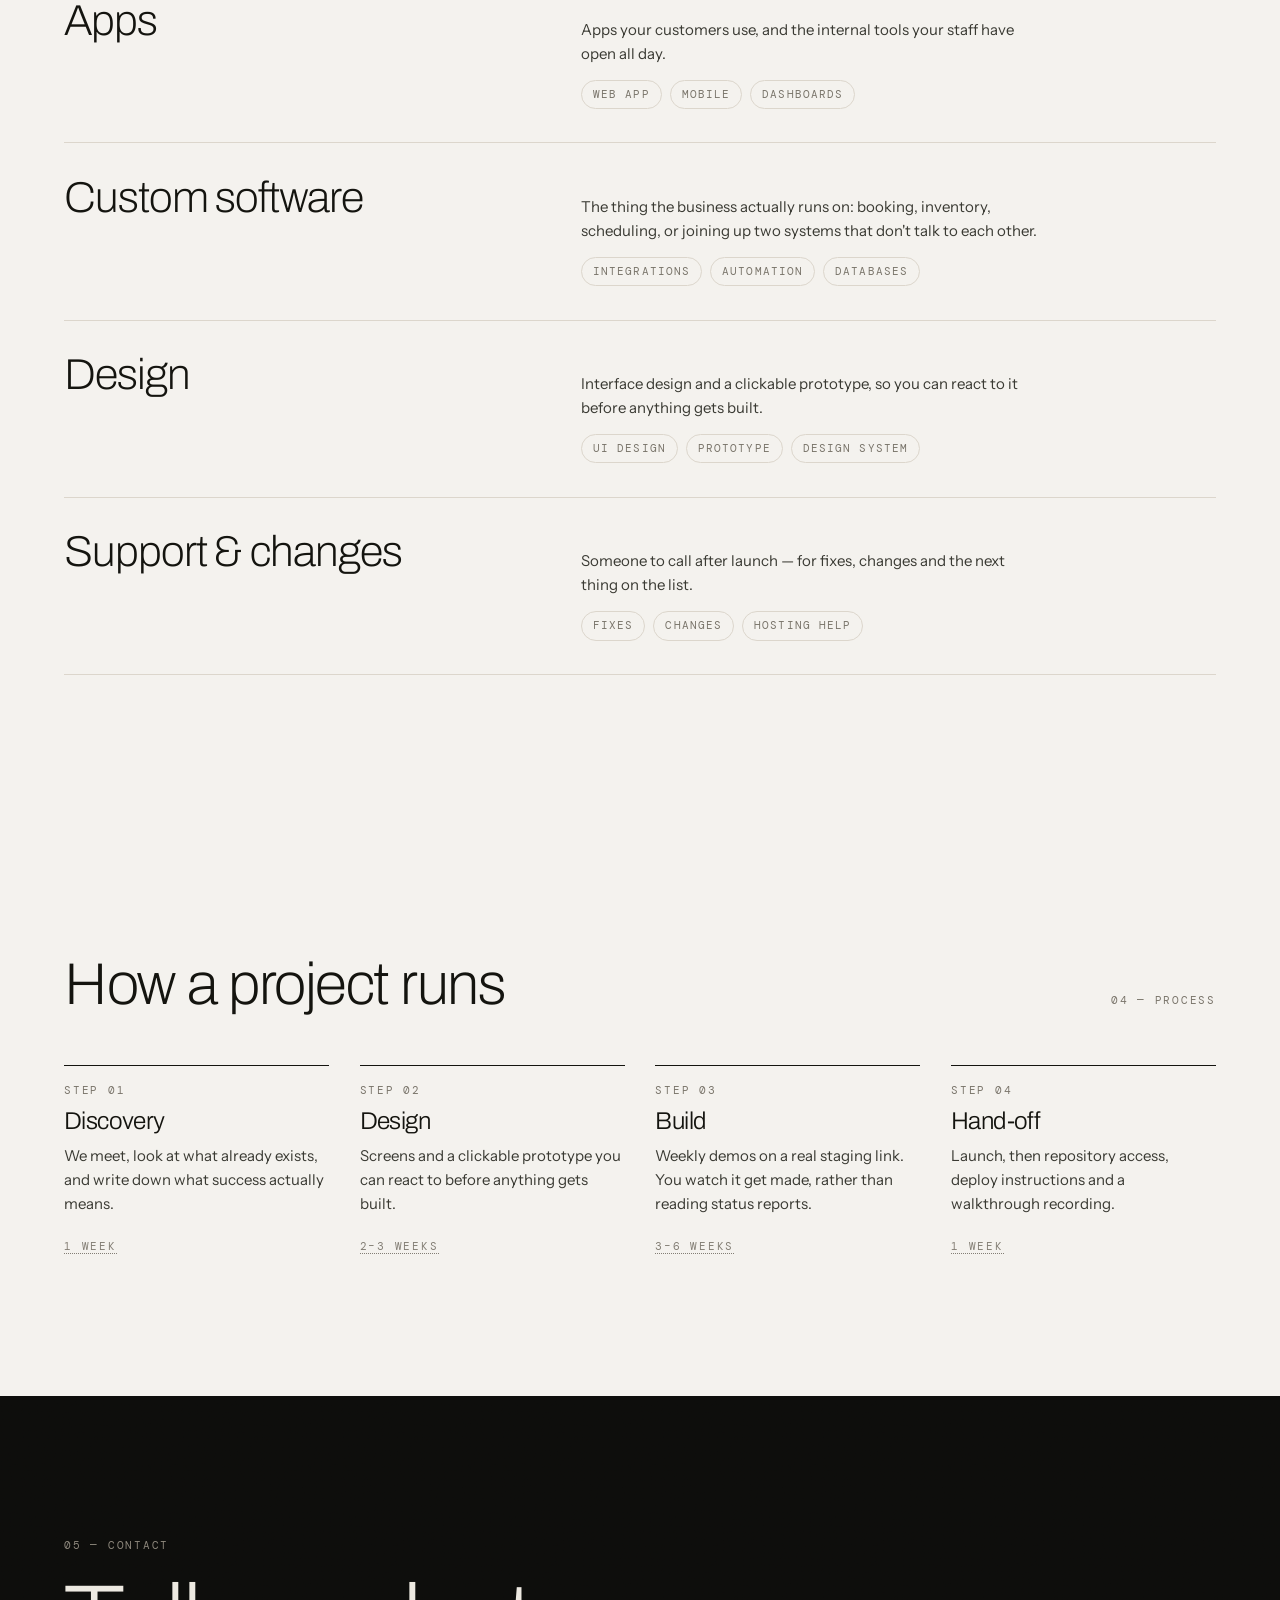
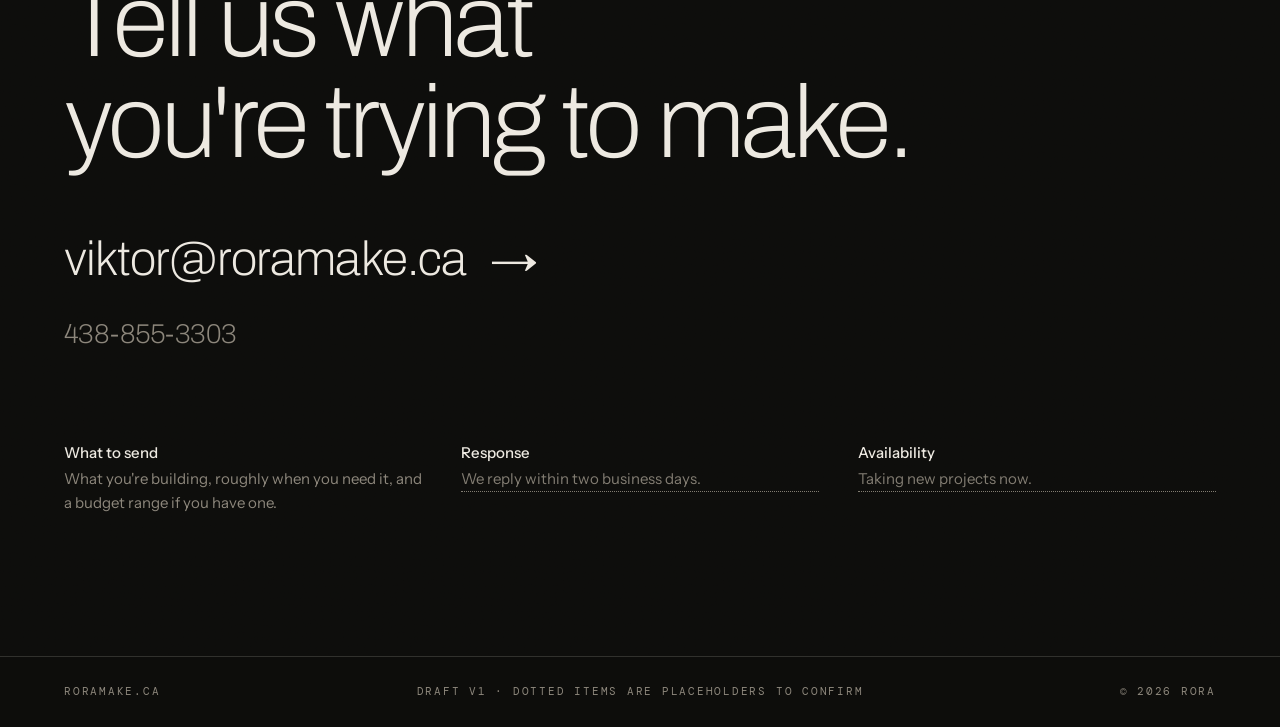
==== commit 432ecc9e: "Open demos in a viewer over the page Before: clicking a work tile sent the visitor off to the demo i" ====
--- a/index.html
+++ b/index.html
@@ -73,7 +73,7 @@
 
     <div class="work">
       <article class="piece wide rv">
-        <a class="shot" href="demos/manga-bistro/" target="_blank" rel="noopener">
+        <a class="shot" href="demos/manga-bistro/" data-demo="Manga Bistro">
           <img src="assets/img/demo-manga-bistro.jpg" alt="The Manga Bistro site: an all-you-can-eat sushi headline beside a photograph of sushi platters.">
           <div class="grain"></div>
           <span class="tag mono">Open the demo &rarr;</span>
@@ -163,6 +163,14 @@
   </section>
 </main>
 
+<div class="viewer" id="viewer" hidden>
+  <div class="viewer-bar">
+    <span class="mono viewer-title" id="viewerTitle"></span>
+    <button class="viewer-close mono" id="viewerClose" type="button">Close <span aria-hidden="true">&times;</span></button>
+  </div>
+  <iframe class="viewer-frame" id="viewerFrame" title="Demo" src="about:blank"></iframe>
+</div>
+
 <footer>
   <div class="mono">roramake.ca</div>
   <div class="mono">Draft v1 · dotted items are placeholders to confirm</div>
--- a/assets/css/site.css
+++ b/assets/css/site.css
@@ -281,6 +281,32 @@
   background:var(--night);color:var(--night-muted);
 }
 
+/* demo viewer */
+.viewer{
+  position:fixed;inset:0;z-index:90;
+  display:flex;flex-direction:column;
+  background:var(--night);
+}
+.js .viewer{opacity:0;transform:scale(.985);transition:opacity .35s var(--ease),transform .35s var(--ease);}
+.js .viewer.open{opacity:1;transform:none;}
+.viewer-bar{
+  flex:none;display:flex;align-items:center;justify-content:space-between;gap:16px;
+  padding:14px clamp(14px,3vw,26px);
+  color:var(--night-type);border-bottom:1px solid rgba(237,233,225,.16);
+}
+.viewer-title{color:var(--night-muted);}
+.viewer-close{
+  font-family:"DM Mono",ui-monospace,monospace;font-size:11px;letter-spacing:.16em;text-transform:uppercase;
+  display:inline-flex;align-items:center;gap:8px;
+  background:none;color:var(--night-type);
+  border:1px solid rgba(237,233,225,.28);border-radius:999px;
+  padding:8px 15px;cursor:pointer;
+  transition:background .3s var(--ease),border-color .3s var(--ease);
+}
+.viewer-close:hover{background:rgba(237,233,225,.1);border-color:rgba(237,233,225,.5);}
+.viewer-frame{flex:1 1 auto;width:100%;border:0;background:var(--night);display:block;}
+body.viewing{overflow:hidden;}
+
 /* cursor */
 .cursor{
   position:fixed;top:0;left:0;z-index:99;width:9px;height:9px;border-radius:50%;
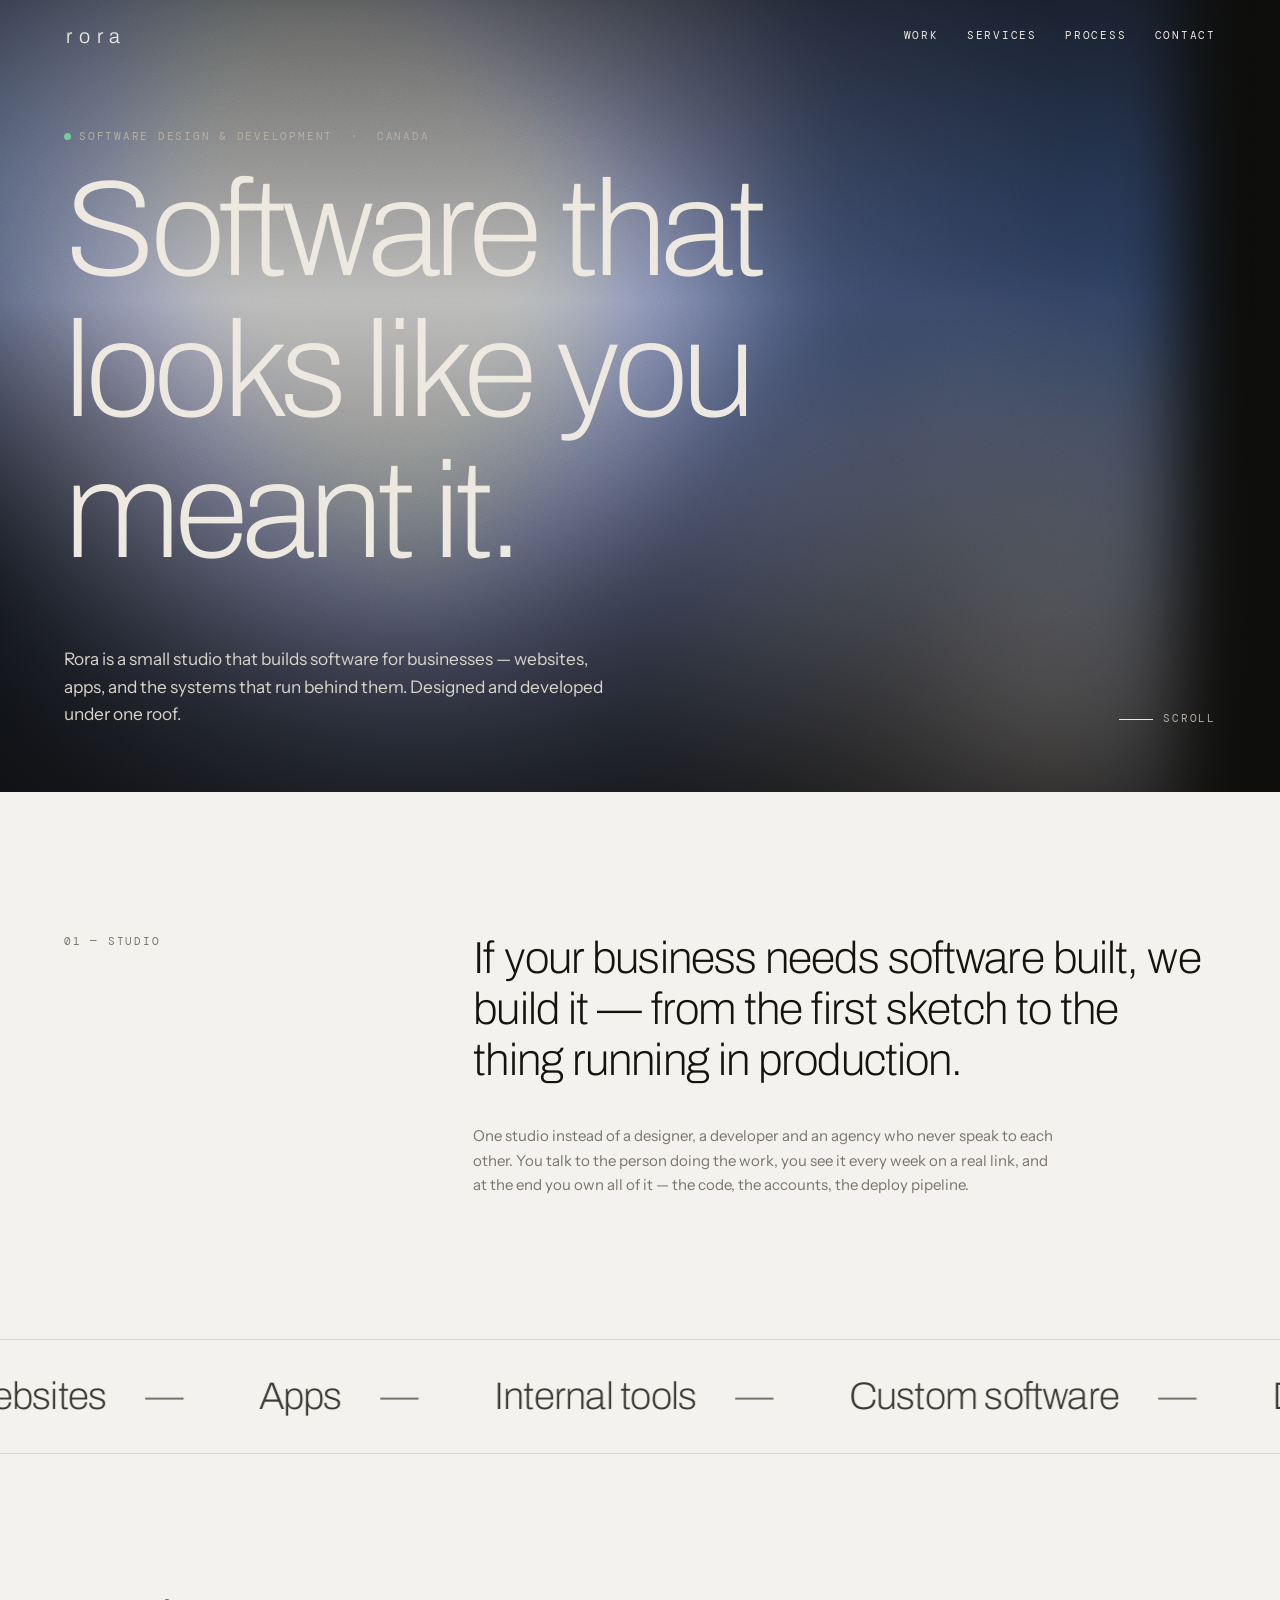
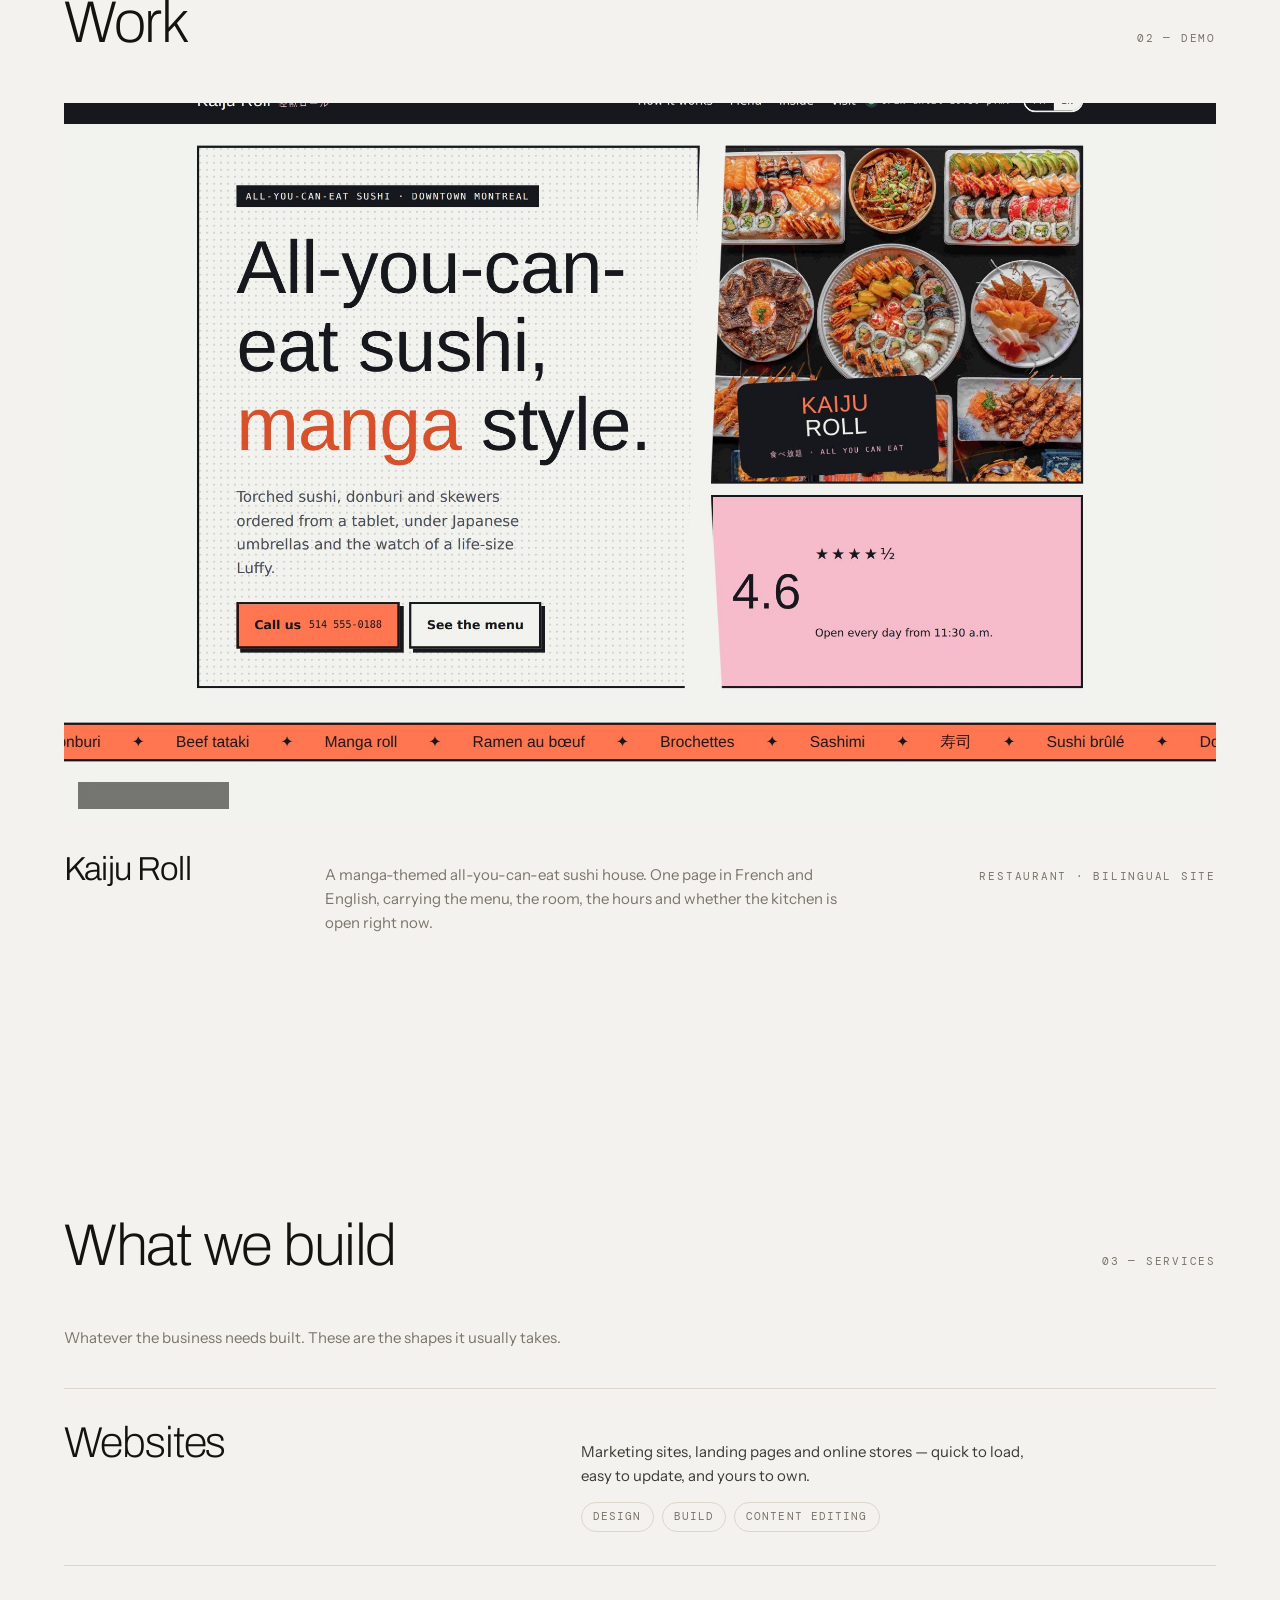
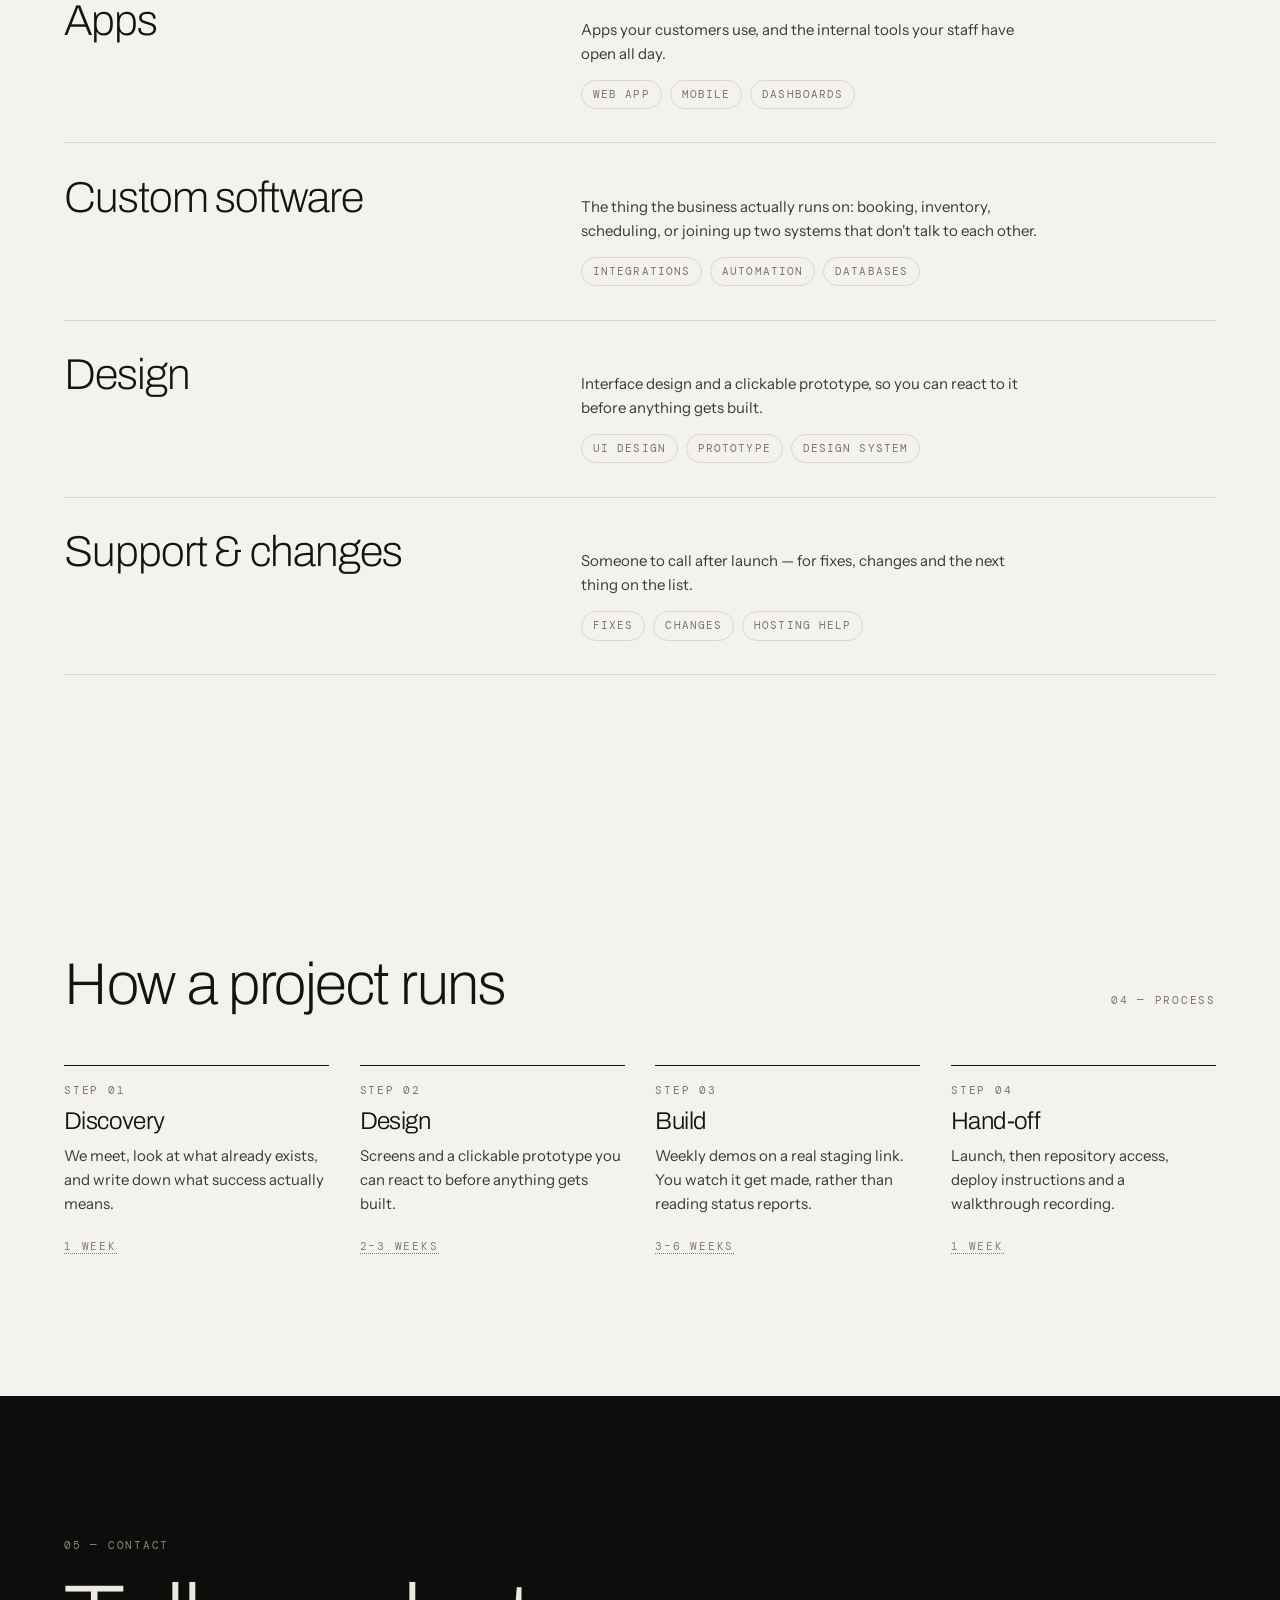
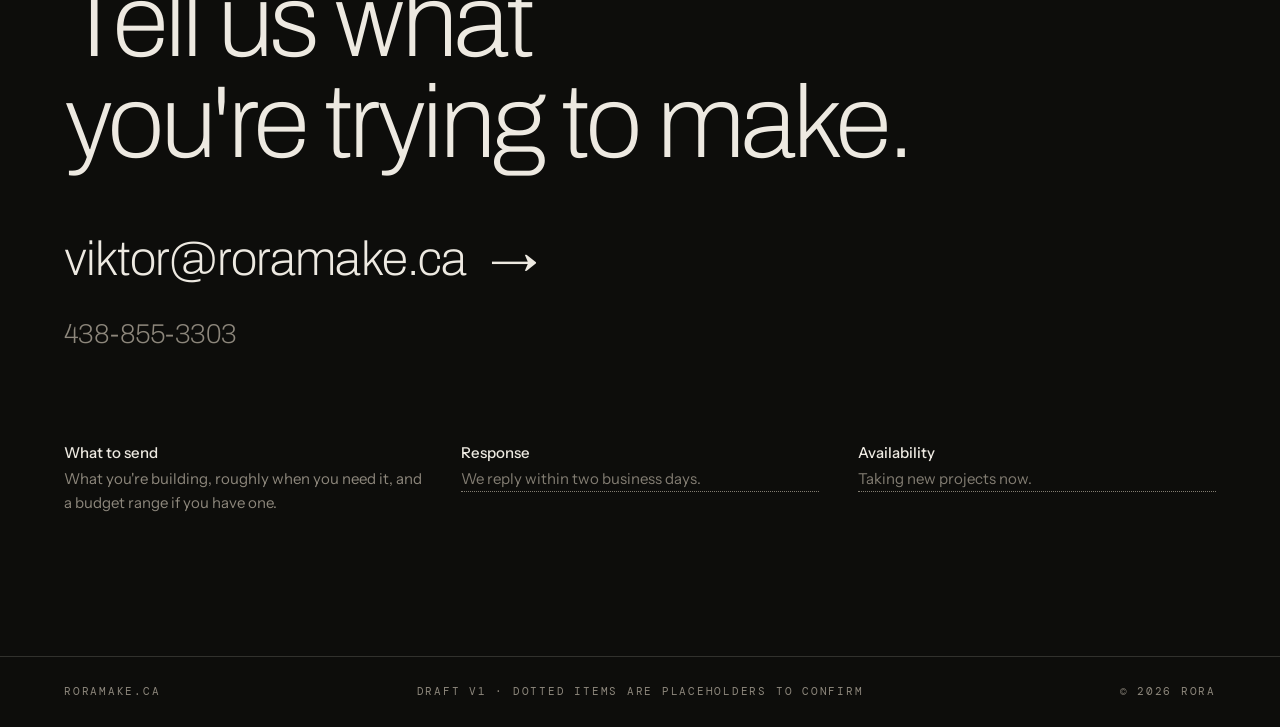
==== commit 66cbb196: "Rebrand the restaurant demo as Kaiju Roll Before: the demo carried the real restaurant's name, logo," ====
--- a/index.html
+++ b/index.html
@@ -73,14 +73,14 @@
 
     <div class="work">
       <article class="piece wide rv">
-        <a class="shot" href="demos/manga-bistro/" data-demo="Manga Bistro">
-          <img src="assets/img/demo-manga-bistro.jpg" alt="The Manga Bistro site: an all-you-can-eat sushi headline beside a photograph of sushi platters.">
+        <a class="shot" href="demos/kaiju-roll/" data-demo="Kaiju Roll">
+          <img src="assets/img/demo-kaiju-roll.jpg" alt="The Kaiju Roll site: an all-you-can-eat sushi headline beside a photograph of sushi platters.">
           <div class="grain"></div>
           <span class="tag mono">Open the demo &rarr;</span>
         </a>
         <div class="cap">
-          <h3>Manga Bistro</h3>
-          <p>An all-you-can-eat sushi restaurant in downtown Montreal. One page in French and English, carrying the menu, the room, directions and whether the kitchen is open right now.</p>
+          <h3>Kaiju Roll</h3>
+          <p>A manga-themed all-you-can-eat sushi house. One page in French and English, carrying the menu, the room, the hours and whether the kitchen is open right now.</p>
           <div class="mono" style="color:var(--muted)">Restaurant · Bilingual site</div>
         </div>
       </article>
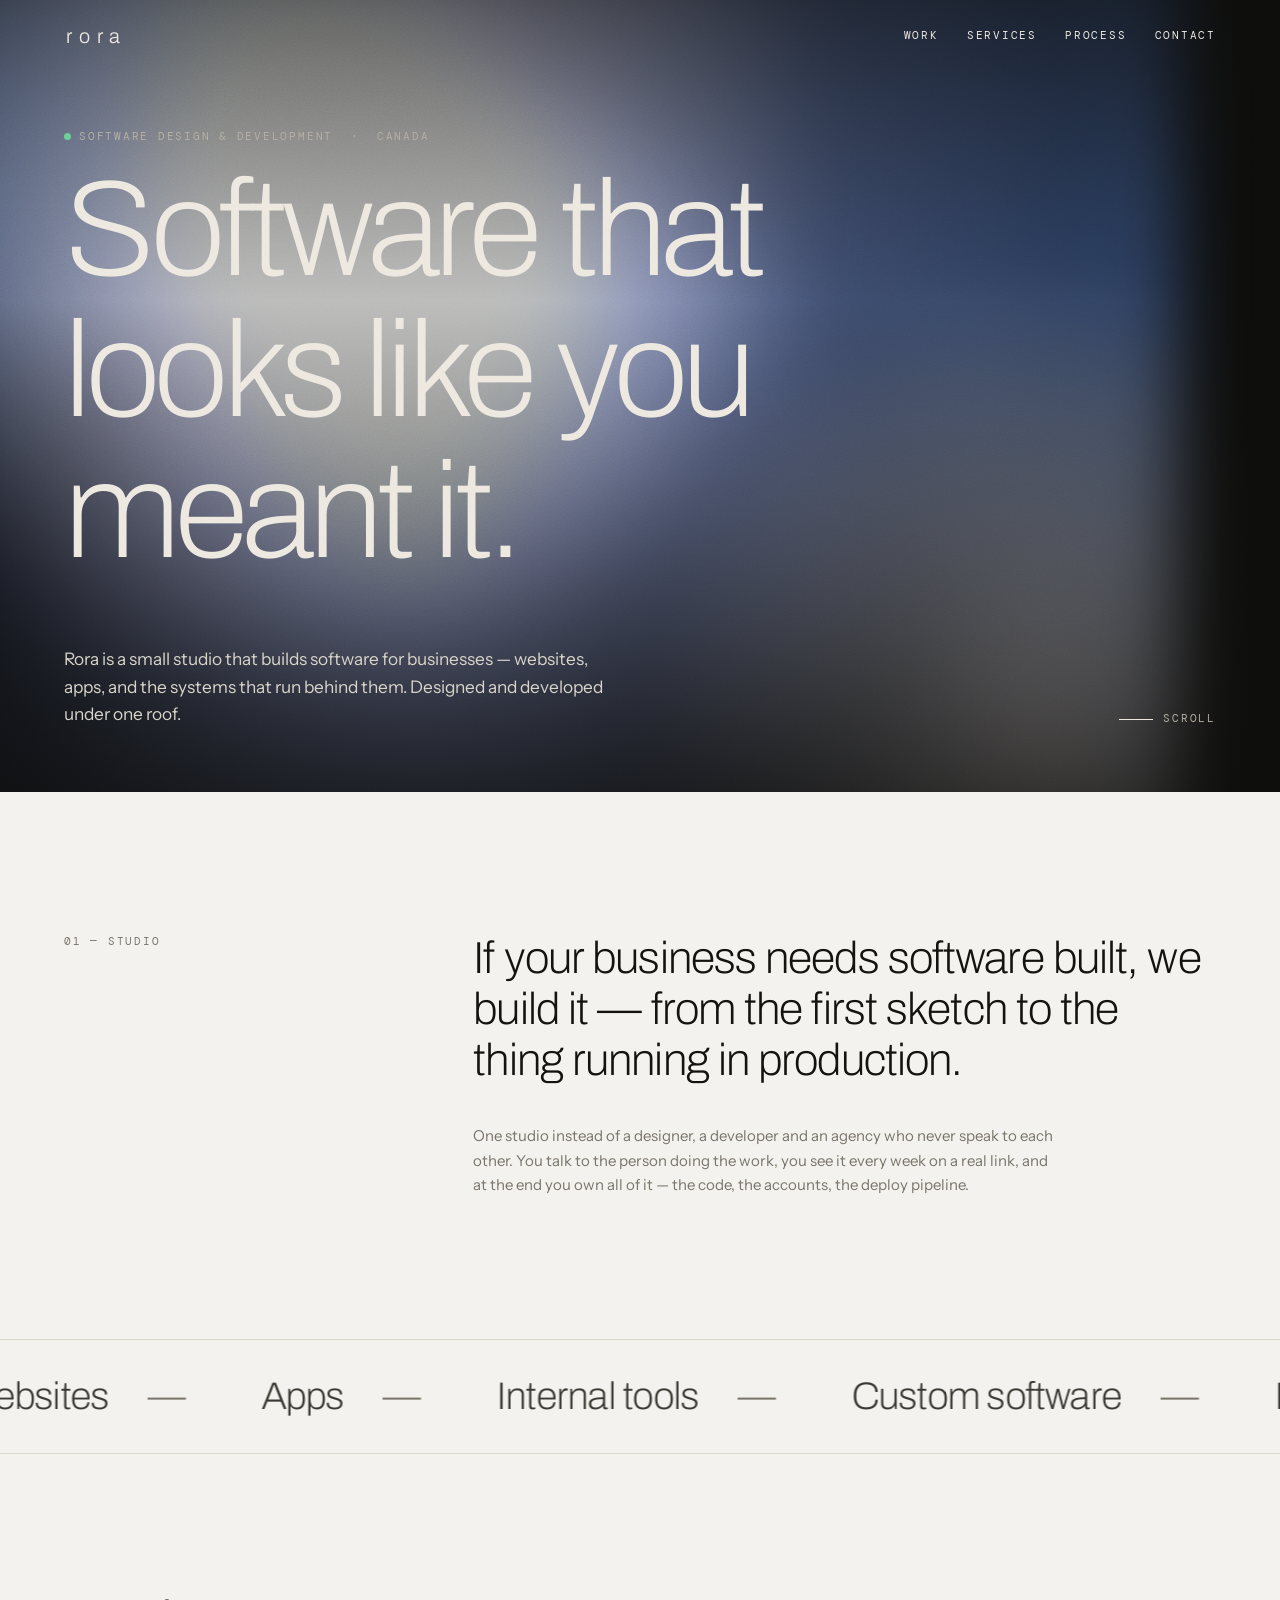
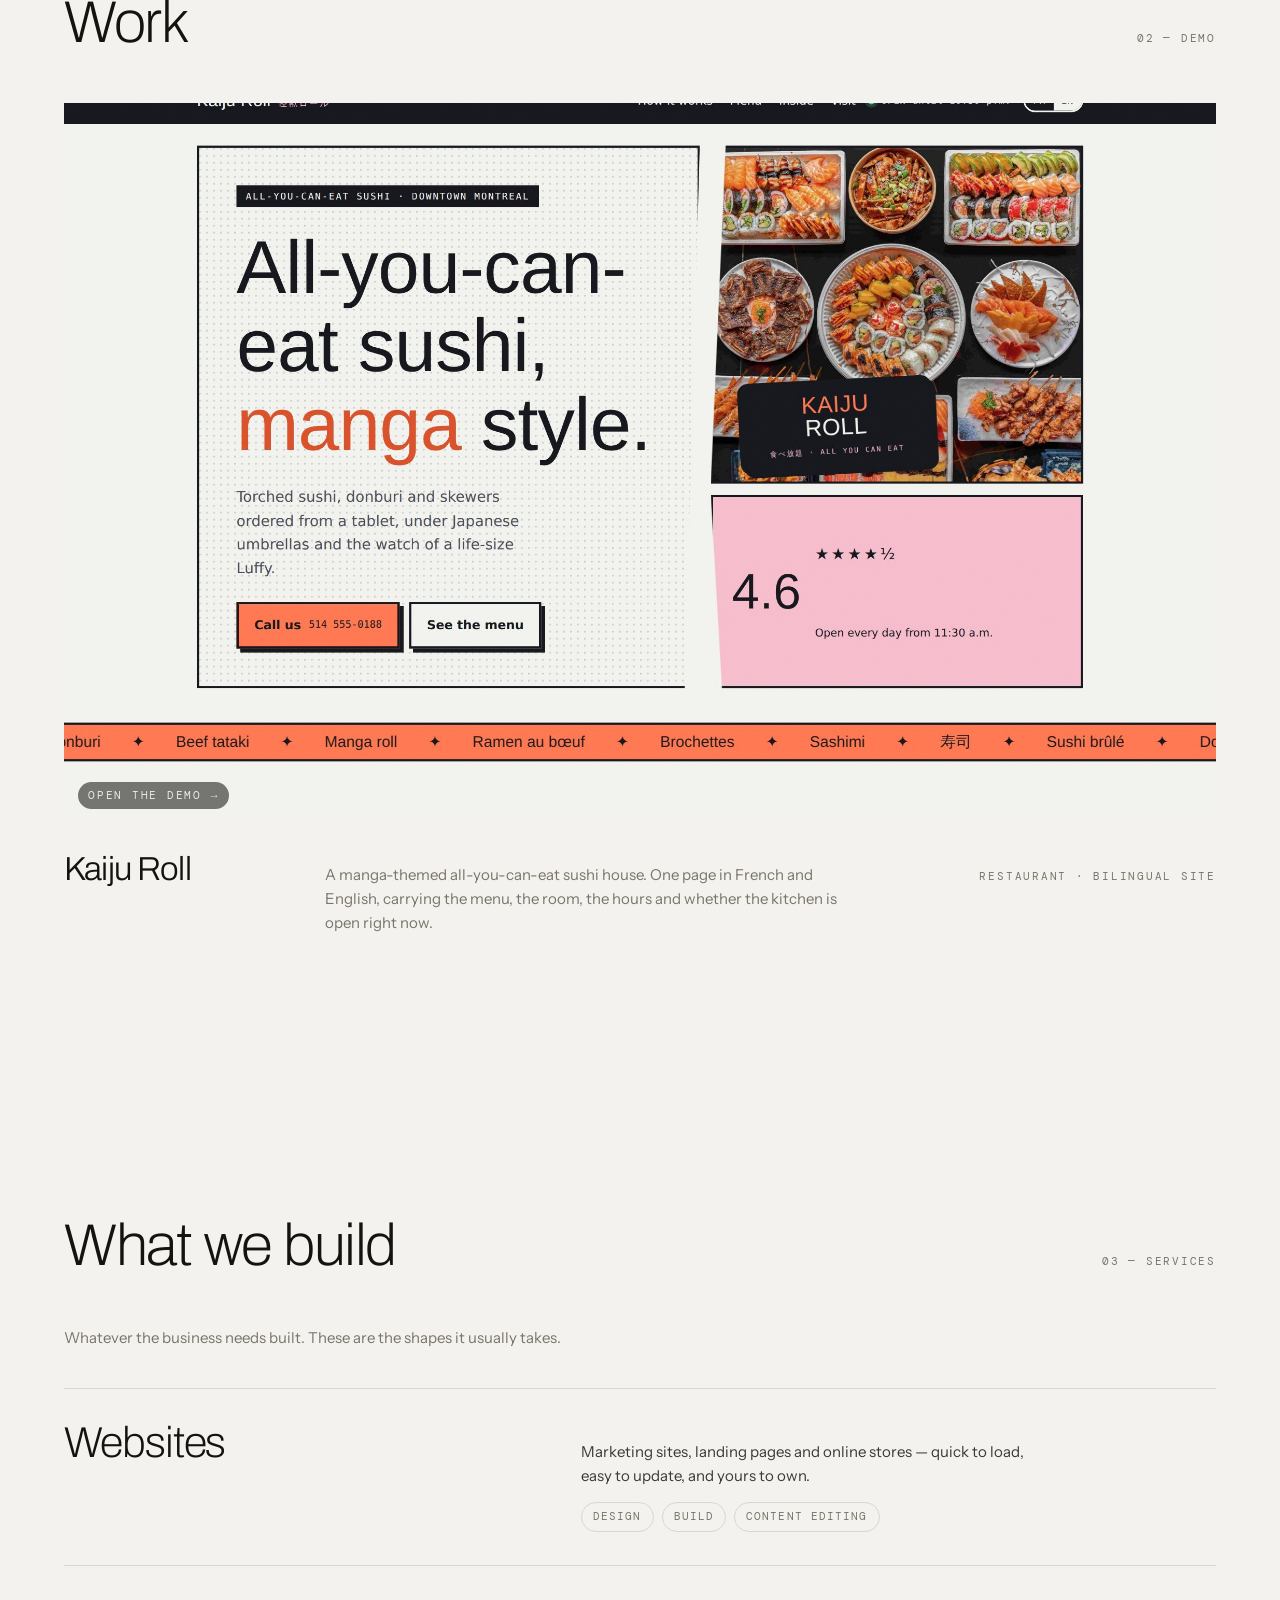
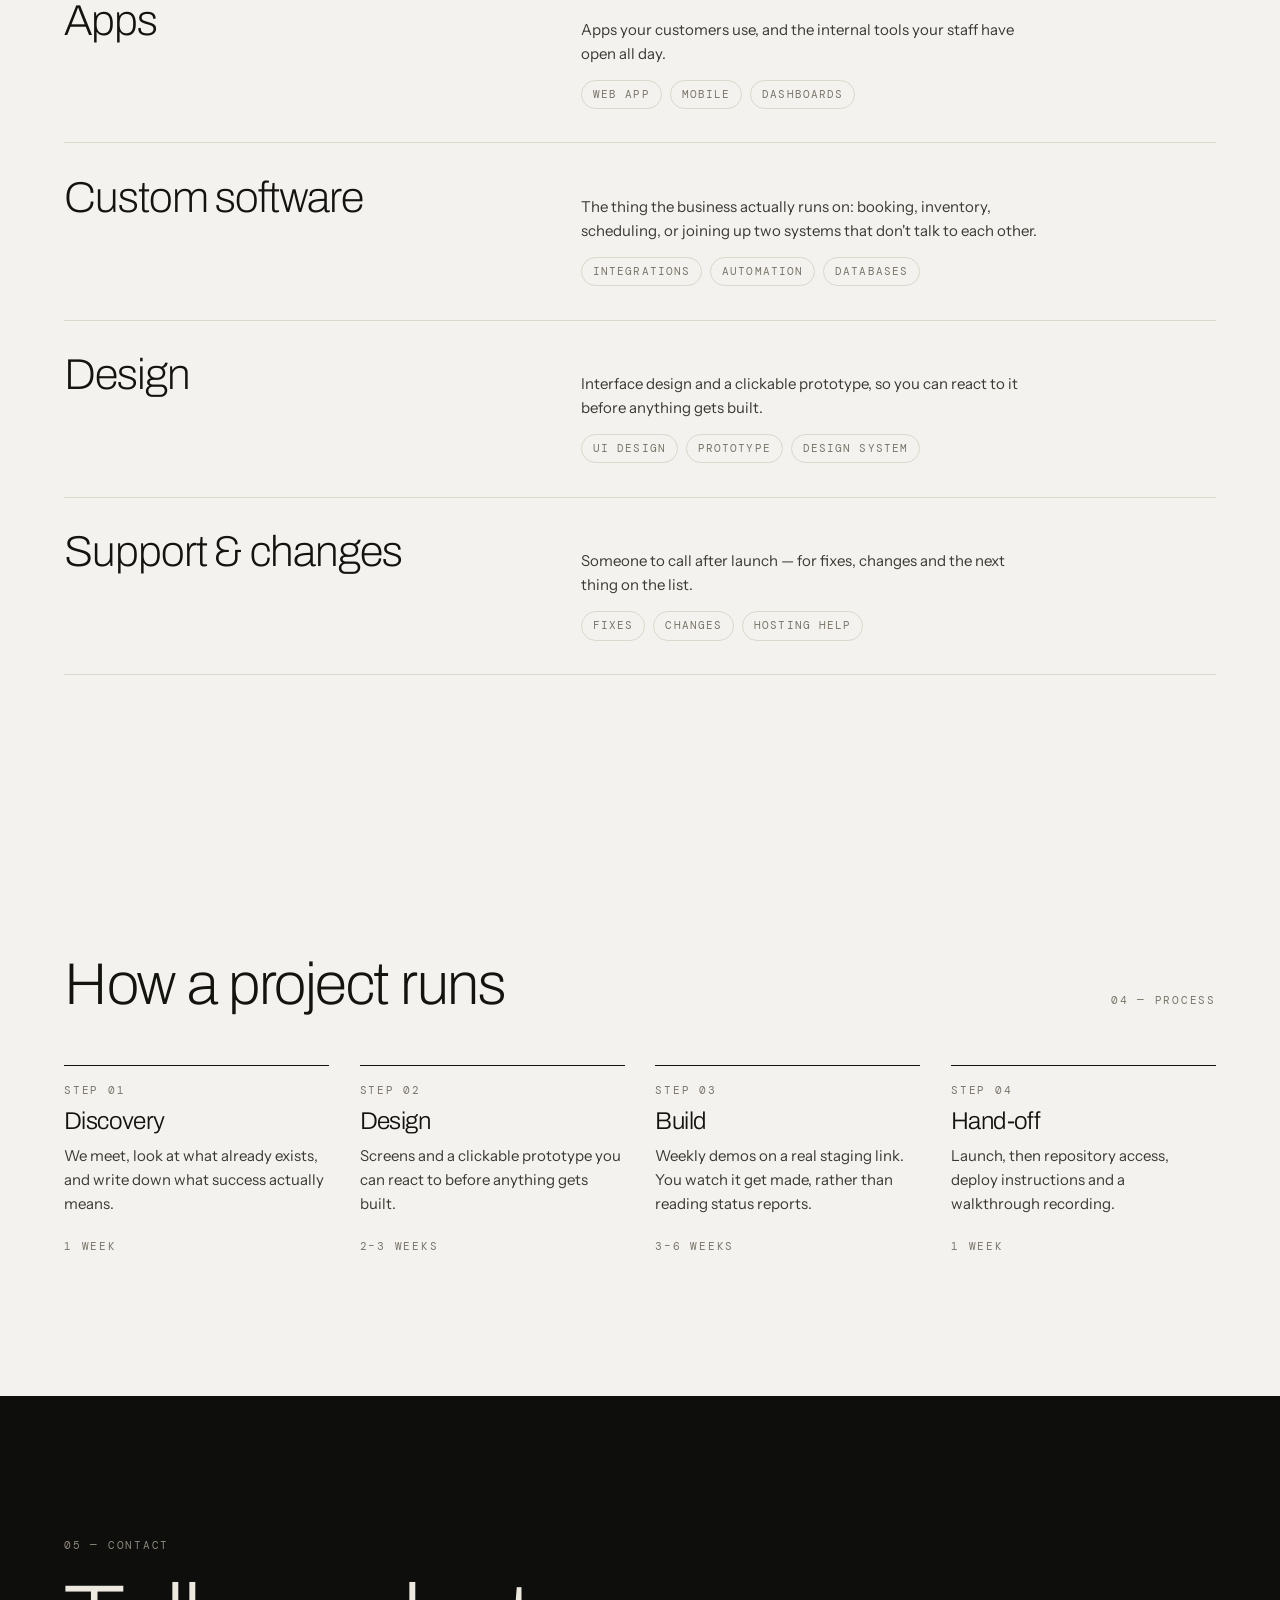
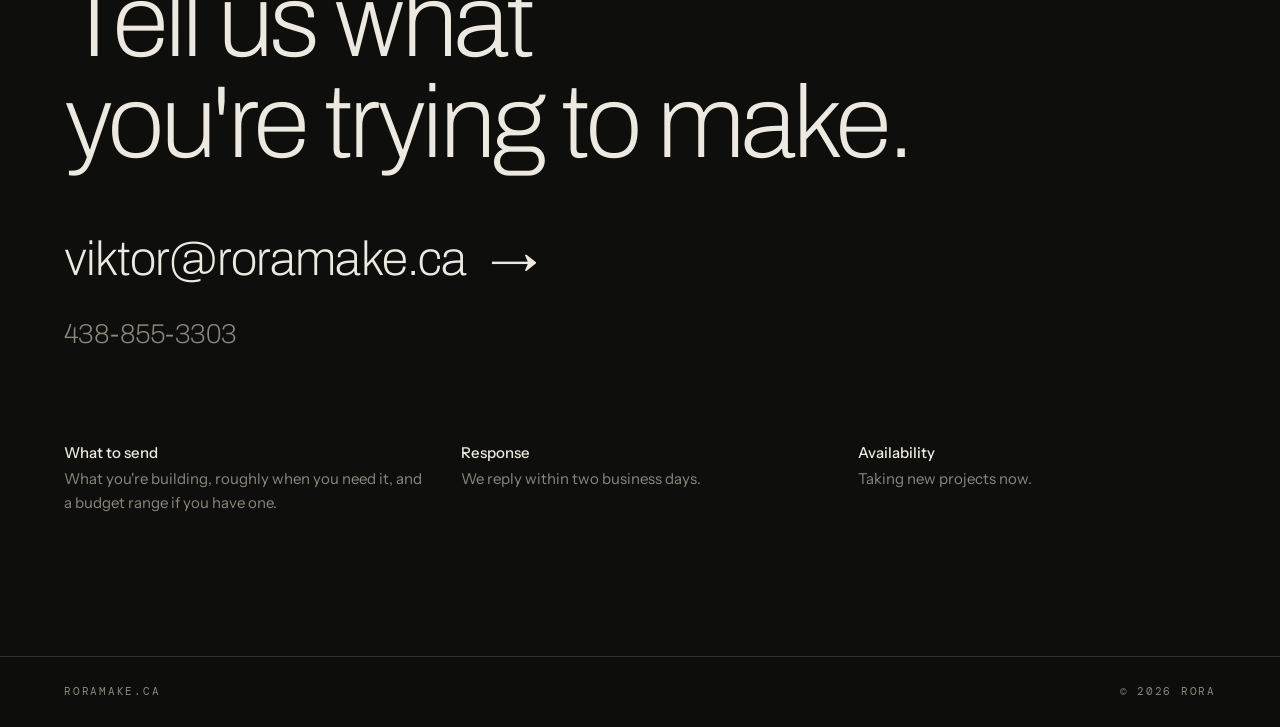
==== commit 18b64325: "Drop the draft wording from the live site Before: the footer read "Draft v1 · dotted items are place" ====
--- a/index.html
+++ b/index.html
@@ -138,10 +138,10 @@
       <div class="mono rv d1">04 — Process</div>
     </div>
     <div class="steps">
-      <div class="step rv"><div class="mono num">Step 01</div><h3>Discovery</h3><p>We meet, look at what already exists, and write down what success actually means.</p><div class="mono dur"><span class="tbc" title="Placeholder — confirm your real timings">1 week</span></div></div>
-      <div class="step rv d1"><div class="mono num">Step 02</div><h3>Design</h3><p>Screens and a clickable prototype you can react to before anything gets built.</p><div class="mono dur"><span class="tbc" title="Placeholder — confirm your real timings">2–3 weeks</span></div></div>
-      <div class="step rv d2"><div class="mono num">Step 03</div><h3>Build</h3><p>Weekly demos on a real staging link. You watch it get made, rather than reading status reports.</p><div class="mono dur"><span class="tbc" title="Placeholder — confirm your real timings">3–6 weeks</span></div></div>
-      <div class="step rv d3"><div class="mono num">Step 04</div><h3>Hand-off</h3><p>Launch, then repository access, deploy instructions and a walkthrough recording.</p><div class="mono dur"><span class="tbc" title="Placeholder — confirm your real timings">1 week</span></div></div>
+      <div class="step rv"><div class="mono num">Step 01</div><h3>Discovery</h3><p>We meet, look at what already exists, and write down what success actually means.</p><div class="mono dur">1 week</div></div>
+      <div class="step rv d1"><div class="mono num">Step 02</div><h3>Design</h3><p>Screens and a clickable prototype you can react to before anything gets built.</p><div class="mono dur">2–3 weeks</div></div>
+      <div class="step rv d2"><div class="mono num">Step 03</div><h3>Build</h3><p>Weekly demos on a real staging link. You watch it get made, rather than reading status reports.</p><div class="mono dur">3–6 weeks</div></div>
+      <div class="step rv d3"><div class="mono num">Step 04</div><h3>Hand-off</h3><p>Launch, then repository access, deploy instructions and a walkthrough recording.</p><div class="mono dur">1 week</div></div>
     </div>
   </section>
 
@@ -156,8 +156,8 @@
       </div>
       <div class="contact-grid">
         <div class="rv"><h3>What to send</h3><p>What you're building, roughly when you need it, and a budget range if you have one.</p></div>
-        <div class="rv d1"><h3>Response</h3><p class="tbc" title="Placeholder — confirm or cut">We reply within two business days.</p></div>
-        <div class="rv d2"><h3>Availability</h3><p class="tbc" title="Placeholder — confirm or cut">Taking new projects now.</p></div>
+        <div class="rv d1"><h3>Response</h3><p>We reply within two business days.</p></div>
+        <div class="rv d2"><h3>Availability</h3><p>Taking new projects now.</p></div>
       </div>
     </div>
   </section>
@@ -173,7 +173,6 @@
 
 <footer>
   <div class="mono">roramake.ca</div>
-  <div class="mono">Draft v1 · dotted items are placeholders to confirm</div>
   <div class="mono">© 2026 Rora</div>
 </footer>
 <div class="cursor" id="cur" aria-hidden="true"></div>
--- a/assets/css/site.css
+++ b/assets/css/site.css
@@ -73,13 +73,6 @@
 }
 .wrap{padding-inline:var(--gut);}
 .rule{height:1px;background:var(--line);border:0;margin:0;}
-
-/* ---------- placeholder marker ---------- */
-.tbc{
-  border-bottom:1px dotted currentColor;
-  cursor:help;
-  opacity:.92;
-}
 
 /* ---------- header ---------- */
 header{
